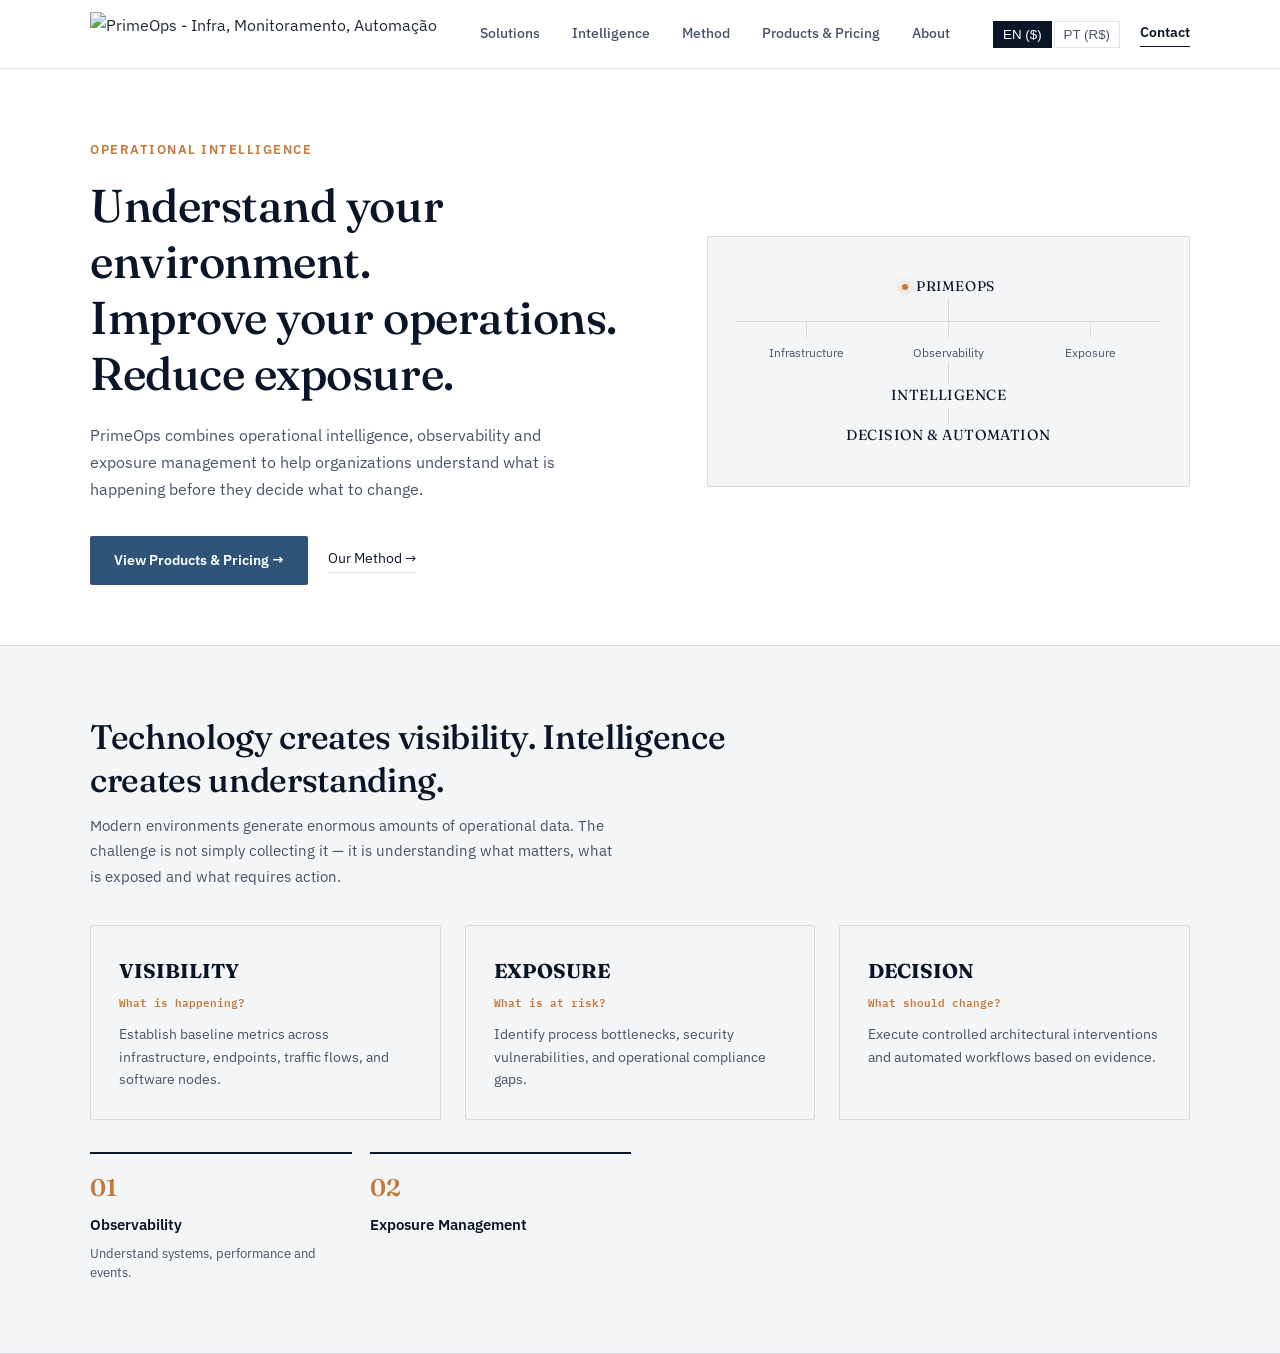
==== index.html @ 72b8055b "1.16" ====
<!DOCTYPE html>
<html lang="en" id="html-root">
<head>
<meta charset="UTF-8">
<meta name="viewport" content="width=device-width, initial-scale=1.0">

<!-- SEO & Primary Meta Tags -->
<title>PrimeOps — Operational Intelligence &amp; Exposure Management</title>
<meta name="title" content="PrimeOps — Operational Intelligence & Exposure Management">
<meta name="description" content="Understand your operational environment, automate workflows with AI Virtual Agents, and protect infrastructure with Managed IT Support.">
<meta name="keywords" content="Operational Intelligence, Managed IT, AI Virtual Agents, Cloud Drive, Observability, Exposure Management, PrimeOps">
<meta name="robots" content="index, follow">

<link rel="preconnect" href="https://fonts.googleapis.com">
<link href="https://fonts.googleapis.com/css2?family=Fraunces:opsz,wght@9..144,400;9..144,500;9..144,600&family=IBM+Plex+Sans:wght@400;500;600;700&family=IBM+Plex+Mono:wght@500;600&display=swap" rel="stylesheet">

<style>
  :root{
    --navy:#0A1628;
    --navy-2:#10203A;
    --navy-dark:#060C17;
    --white:#FFFFFF;
    --paper:#F4F5F7;
    --graphite:#232A33;
    --slate:#475467;
    --blue-accent:#2E5578;
    --blue-accent-hover:#3A6790;
    --copper:#C47A3A;
    --green-ok:#10B981;
    --line-l:rgba(35,42,51,0.13);
    --line-d:rgba(255,255,255,0.12);
    --serif:'Fraunces', serif;
    --sans:'IBM Plex Sans', sans-serif;
    --mono:'IBM Plex Mono', monospace;
    --maxw:1180px;
  }
  *{margin:0;padding:0;box-sizing:border-box;}
  html{scroll-behavior:smooth; scroll-padding-top: 80px;}
  body{
    font-family:var(--sans);
    color:var(--graphite);
    background:var(--white);
    font-size:16px;
    line-height:1.65;
    -webkit-font-smoothing:antialiased;
  }
  a{color:inherit;text-decoration:none;}
  .wrap{max-width:var(--maxw);margin:0 auto;padding:0 40px;}
  @media (max-width:640px){ .wrap{padding:0 24px;} }

  /* HEADER & NAVIGATION */
  header{
    position:sticky;top:0;z-index:80;
    background:rgba(255,255,255,0.96);
    backdrop-filter:blur(8px);
    border-bottom:1px solid var(--line-l);
  }
  nav{
    max-width:var(--maxw);margin:0 auto;padding:12px 40px;
    display:flex;align-items:center;justify-content:space-between;
  }
  
  .brand-logo-wrap {
    display: flex;
    align-items: center;
  }
  .brand-logo-img {
    height: 44px;
    width: auto;
    display: block;
    object-fit: contain;
  }

  .navlinks{display:flex;gap:32px;}
  .navlinks a{font-size:14px;color:var(--slate);transition:color .15s;font-weight:500;}
  .navlinks a:hover{color:var(--navy);}
  .nav-right{display:flex;align-items:center;gap:20px;}
  .lang-toggle{display:flex;gap:2px;font-family:var(--mono);font-size:11.5px;}
  .lang-toggle button{
    background:none;border:1px solid var(--line-l);
    padding:5px 9px;color:var(--slate);cursor:pointer;
  }
  .lang-toggle button.active{
    background:var(--navy);color:#fff;border-color:var(--navy);
  }
  .btn-contact{
    font-size:13.5px;color:var(--navy);
    border-bottom:1px solid var(--navy);
    padding-bottom:2px;cursor:pointer;font-weight:600;
  }
  @media (max-width:920px){ .navlinks{display:none;} }

  /* HERO */
  .hero{padding:70px 0 60px;}
  .hero-grid{
    display:grid;grid-template-columns:1.08fr 0.92fr;gap:50px;align-items:center;
  }
  @media (max-width:940px){ .hero-grid{grid-template-columns:1fr;gap:40px;} }

  .eyebrow{
    font-size:12.5px;letter-spacing:0.12em;color:var(--copper);
    margin-bottom:18px;font-weight:600;
  }
  h1{
    font-family:var(--serif);font-weight:500;
    font-size:clamp(32px,4vw,46px);
    line-height:1.22;color:var(--navy);
    letter-spacing:-0.01em;margin-bottom:20px;
  }
  .hero-sub{
    color:var(--slate);font-size:16px;max-width:48ch;
    line-height:1.7;margin-bottom:32px;
  }
  .hero-ctas{display:flex;gap:20px;align-items:center;flex-wrap:wrap;}
  .btn-primary{
    background:var(--blue-accent);color:#fff;
    padding:13px 24px;font-size:14px;font-weight:600;
    border-radius:2px;
    transition:background-color .15s ease;
    display:inline-block;cursor:pointer;border:none;
  }
  .btn-primary:hover{background:var(--blue-accent-hover);}
  .btn-ghost{font-size:14px;color:var(--navy);border-bottom:1px solid var(--line-l);padding-bottom:2px;}

  /* DIAGRAM PANEL PASTEL CLEAN */
  .diagram-panel{
    border:1px solid var(--line-l);border-radius:2px;
    padding:38px 28px;background:var(--paper);
  }
  .diagram{display:flex;flex-direction:column;align-items:center;}
  .d-top{
    display:flex;align-items:center;gap:8px;
    font-family:var(--serif);font-size:14px;letter-spacing:0.04em;color:var(--navy);
  }
  .d-dot{
    width:6px;height:6px;border-radius:50%;background:var(--copper);
    box-shadow: 0 0 8px rgba(196,122,58,0.8);
    animation: pulse 2s infinite;
  }
  @keyframes pulse { 0%,100% { opacity:0.3; } 50% { opacity:1; } }
  .d-trunk{width:1px;height:22px;background:var(--line-l);}
  .d-trunk.short{height:16px;}
  .d-branches{
    display:flex;width:100%;justify-content:space-between;
    border-top:1px solid var(--line-l);padding-top:0;
  }
  .d-branch{flex:1;display:flex;flex-direction:column;align-items:center;}
  .d-drop{width:1px;height:16px;background:var(--line-l);}
  .d-leaf{font-size:11.5px;color:var(--slate);margin-top:6px;text-align:center;}
  .d-node{
    font-family:var(--serif);font-size:14.5px;letter-spacing:0.03em;
    color:var(--navy);text-align:center;
  }

  /* METRICS STRIP */
  .metrics-strip{
    display:grid;grid-template-columns:repeat(4,1fr);
    background:var(--paper);border-top:1px solid var(--line-l);border-bottom:1px solid var(--line-l);padding:24px 0;
  }
  @media (max-width:760px){ .metrics-strip{grid-template-columns:repeat(2,1fr);gap:16px;} }
  .metric-item{text-align:center;padding:0 10px;}
  .metric-val{font-family:var(--serif);font-size:26px;color:var(--navy);font-weight:600;}
  .metric-lbl{font-size:11.5px;color:var(--slate);margin-top:2px;font-family:var(--mono);}

  section.block{padding:70px 0;}
  .head{max-width:660px;margin-bottom:36px;}
  h2{
    font-family:var(--serif);font-weight:500;
    font-size:clamp(26px,3vw,34px);line-height:1.28;
    color:var(--navy);letter-spacing:-0.01em;
  }
  .head p{color:var(--slate);font-size:15px;margin-top:10px;max-width:58ch;line-height:1.7;}

  /* SEÇÃO VISIBILIDADE / EXPOSIÇÃO / DECISÃO */
  .vis-grid {
    display: grid;
    grid-template-columns: repeat(3, 1fr);
    gap: 24px;
    margin-top: 24px;
  }
  @media(max-width:768px){ .vis-grid { grid-template-columns: 1fr; } }
  .vis-card {
    border: 1px solid var(--line-l);
    border-radius: 2px;
    padding: 28px;
    background: var(--paper);
  }
  .vis-card h3 { font-family: var(--serif); font-size: 20px; color: var(--navy); margin-bottom: 6px; }
  .vis-card .sub { font-family: var(--mono); font-size: 11px; color: var(--copper); margin-bottom: 12px; font-weight: 600; }
  .vis-card p { font-size: 14px; color: var(--slate); line-height: 1.6; }

  /* WORKFLOWS 01-04 */
  .workflow-grid {
    display: grid;
    grid-template-columns: repeat(4, 1fr);
    gap: 18px;
    margin-top: 32px;
  }
  @media(max-width:900px){ .workflow-grid { grid-template-columns: repeat(2, 1fr); } }
  @media(max-width:540px){ .workflow-grid { grid-template-columns: 1fr; } }
  .wf-item {
    border-top: 2px solid var(--navy);
    padding-top: 14px;
  }
  .wf-num { font-family: var(--serif); font-size: 24px; color: var(--copper); font-weight: 600; margin-bottom: 6px; }
  .wf-item h4 { font-family: var(--sans); font-size: 15px; color: var(--navy); margin-bottom: 6px; font-weight: 600; }
  .wf-item p { font-size: 13px; color: var(--slate); line-height: 1.5; }

  /* SEÇÃO CHAT / AGENTES AUTÔNOMOS EM AÇÃO */
  .agent-demo-section {
    background: var(--navy-dark);
    color: #EDEEF0;
    padding: 80px 0;
  }
  .agent-demo-section h2 { color: #F5F6F7; }
  .agent-demo-section p { color: #A9B2C0; }

  .chat-box-container {
    max-width: 680px;
    margin: 36px auto 0;
    background: #091220;
    border: 1px solid rgba(255,255,255,0.1);
    border-radius: 6px;
    padding: 24px;
    font-family: var(--sans);
    box-shadow: 0 20px 40px rgba(0,0,0,0.4);
  }
  .chat-header {
    display: flex; justify-content: space-between; align-items: center;
    border-bottom: 1px solid rgba(255,255,255,0.08); padding-bottom: 12px; margin-bottom: 20px;
    font-family: var(--mono); font-size: 12px; color: #A9B2C0;
  }
  .chat-status { display: flex; align-items: center; gap: 6px; color: var(--green-ok); }
  .chat-dot { width: 6px; height: 6px; border-radius: 50%; background: var(--green-ok); box-shadow: 0 0 6px var(--green-ok); }

  .chat-messages { display: flex; flex-direction: column; gap: 16px; }
  .msg-bubble {
    max-width: 82%; padding: 12px 16px; border-radius: 4px; font-size: 13.5px; line-height: 1.5;
  }
  .msg-user {
    align-self: flex-end; background: var(--blue-accent); color: #fff; border-bottom-right-radius: 0;
  }
  .msg-agent {
    align-self: flex-start; background: rgba(255,255,255,0.05); border: 1px solid rgba(255,255,255,0.08); color: #E2E8F0; border-bottom-left-radius: 0;
  }
  .msg-time { font-family: var(--mono); font-size: 10px; opacity: 0.6; margin-top: 4px; text-align: right; }

  /* SETORES / TARGET INDUSTRIES */
  .industries-grid {
    display: grid;
    grid-template-columns: repeat(4, 1fr);
    gap: 20px;
    margin-top: 32px;
  }
  @media(max-width:900px){ .industries-grid { grid-template-columns: repeat(2, 1fr); } }
  @media(max-width:540px){ .industries-grid { grid-template-columns: 1fr; } }
  .ind-card {
    border: 1px solid var(--line-l);
    border-radius: 2px;
    padding: 24px 18px;
    background: var(--white);
  }
  .ind-icon { font-size: 28px; margin-bottom: 12px; }
  .ind-card h3 { font-family: var(--sans); font-size: 16px; color: var(--navy); margin-bottom: 8px; font-weight: 600; }
  .ind-card p { font-size: 13px; color: var(--slate); line-height: 1.55; }

  /* SOLUTIONS DETALHADAS */
  .solutions-grid {
    display: grid;
    grid-template-columns: repeat(2, 1fr);
    gap: 24px;
    margin-top: 24px;
  }
  @media(max-width:768px){ .solutions-grid { grid-template-columns: 1fr; } }
  .sol-card {
    border: 1px solid var(--line-l);
    border-radius: 2px;
    padding: 28px;
    background: var(--white);
    transition: transform 0.2s ease, border-color 0.2s ease;
  }
  .sol-card:hover { border-color: var(--navy); transform: translateY(-2px); }
  .sol-card h3 { font-family: var(--serif); font-size: 20px; color: var(--navy); margin-bottom: 8px; }
  .sol-card p { font-size: 14px; color: var(--slate); line-height: 1.6; }

  /* WHAT WE DO & DASHBOARD NOC */
  .whatwedo{background:var(--navy-dark);color:#EDEEF0;padding:70px 0;}
  .whatwedo .head h2{color:#F5F6F7;}
  .whatwedo .head p{color:#A9B2C0;}

  /* PAINEL NOC MULTI-GRÁFICO */
  .noc-suite {
    background: #091220;
    border: 1px solid rgba(255,255,255,0.1);
    border-radius: 4px;
    padding: 22px;
    font-family: var(--mono);
    box-shadow: 0 20px 40px rgba(0,0,0,0.4);
  }
  .noc-top-bar {
    display: flex;
    justify-content: space-between;
    align-items: center;
    border-bottom: 1px solid rgba(255,255,255,0.08);
    padding-bottom: 12px;
    margin-bottom: 18px;
    flex-wrap: wrap;
    gap: 12px;
  }
  .noc-title-tag { font-size: 11px; color: #8A96A8; letter-spacing: 0.08em; display:flex; align-items:center; gap:10px; }
  .noc-timer { font-size: 11px; color: var(--copper); background: rgba(196,122,58,0.1); padding: 3px 8px; border-radius: 2px; }

  .noc-metrics-grid {
    display: grid;
    grid-template-columns: repeat(4, 1fr);
    gap: 12px;
    margin-bottom: 18px;
  }
  @media(max-width:860px){ .noc-metrics-grid { grid-template-columns: repeat(2, 1fr); } }
  
  .noc-metric-card {
    background: rgba(255,255,255,0.03);
    border: 1px solid rgba(255,255,255,0.06);
    padding: 12px;
    border-radius: 3px;
    display: flex;
    align-items: center;
    gap: 12px;
  }
  .gauge-svg { width: 36px; height: 36px; }
  .gauge-bg { fill: none; stroke: rgba(255,255,255,0.1); stroke-width: 4; }
  .gauge-fill { fill: none; stroke: var(--copper); stroke-width: 4; stroke-dasharray: 100; stroke-dashoffset: 20; transition: stroke-dashoffset 0.8s ease; }
  .gauge-fill.blue { stroke: var(--blue-accent); stroke-dashoffset: 35; }
  
  .metric-card-data { display: flex; flex-direction: column; }
  .metric-card-num { font-size: 17px; font-weight: 600; color: #fff; font-family: var(--sans); }
  .metric-card-lbl { font-size: 9.5px; color: #788596; margin-top: 1px; }

  .noc-charts-row {
    display: grid;
    grid-template-columns: 1.6fr 1fr;
    gap: 14px;
    margin-bottom: 18px;
  }
  @media(max-width:860px){ .noc-charts-row { grid-template-columns: 1fr; } }

  .noc-main-chart {
    background: rgba(0,0,0,0.3);
    border: 1px solid rgba(255,255,255,0.06);
    padding: 12px 12px 6px 42px;
    border-radius: 3px;
    position: relative;
  }
  .chart-grid-pattern {
    position: absolute; top:26px; left:42px; right:12px; bottom:22px;
    background-size: 30px 18px;
    background-image: 
      linear-gradient(to right, rgba(255, 255, 255, 0.03) 1px, transparent 1px),
      linear-gradient(to bottom, rgba(255, 255, 255, 0.03) 1px, transparent 1px);
    pointer-events: none;
  }

  .axis-y {
    position: absolute; left: 6px; top: 26px; bottom: 22px;
    display: flex; flex-direction: column; justify-content: space-between;
    font-size: 8px; color: #526071; font-family: var(--mono);
  }
  .axis-x {
    display: flex; justify-content: space-between;
    padding-top: 4px; font-size: 8px; color: #526071; font-family: var(--mono);
  }

  .noc-chart-legend {
    display: flex; gap: 14px; margin-bottom: 6px; font-size: 9.5px; color: #8A96A8;
  }
  .legend-item { display: flex; align-items: center; gap: 5px; }
  .legend-line-main { width: 10px; height: 2px; background: var(--copper); }
  .legend-line-sub { width: 10px; height: 2px; background: var(--blue-accent); border-top: 1px dashed var(--blue-accent); }

  .noc-svg-chart { width: 100%; height: 65px; overflow: visible; }
  .line-main { fill: none; stroke: var(--copper); stroke-width: 2; filter: drop-shadow(0 0 4px rgba(196,122,58,0.3)); transition: d 0.6s ease-in-out; }
  .line-sub { fill: none; stroke: var(--blue-accent); stroke-width: 1.5; stroke-dasharray: 3 3; opacity: 0.8; transition: d 0.6s ease-in-out; }

  .noc-side-charts {
    display: flex;
    flex-direction: column;
    gap: 10px;
  }
  .discrete-card {
    background: rgba(0,0,0,0.3);
    border: 1px solid rgba(255,255,255,0.06);
    padding: 10px 12px;
    border-radius: 3px;
    font-size: 10.5px;
  }
  .discrete-title { font-size: 9.5px; color: #788596; letter-spacing: 0.05em; margin-bottom: 6px; }
  
  .proto-bar-container { display: flex; flex-direction: column; gap: 5px; }
  .proto-row { display: flex; justify-content: space-between; font-size: 9.5px; color: #A9B2C0; }
  .proto-track { height: 4px; background: rgba(255,255,255,0.08); border-radius: 2px; overflow: hidden; display: flex; }
  .proto-fill-1 { width: 78%; background: var(--blue-accent); }
  .proto-fill-2 { width: 14%; background: var(--copper); }
  .proto-fill-3 { width: 8%; background: var(--slate); }

  .services-grid { display: grid; grid-template-columns: repeat(4, 1fr); gap: 5px; margin-top: 3px; }
  .service-node {
    background: rgba(255,255,255,0.02);
    border: 1px solid rgba(255,255,255,0.06);
    padding: 5px;
    text-align: center;
    border-radius: 2px;
    font-size: 9px;
    color: #8A96A8;
  }
  .service-node.active { border-color: rgba(16, 185, 129, 0.4); color: #D1D5DB; }

  .noc-nodes-row {
    display: flex;
    justify-content: space-between;
    background: #040912;
    border: 1px solid rgba(255,255,255,0.05);
    padding: 8px 14px;
    border-radius: 2px;
    font-size: 10px;
    color: #94A3B8;
    flex-wrap: wrap;
    gap: 10px;
  }
  .node-item { display: flex; align-items: center; gap: 5px; }
  .node-dot { width: 6px; height: 6px; border-radius: 50%; background: var(--green-ok); }

  /* SEÇÃO METHOD */
  .method-steps {
    display: grid;
    grid-template-columns: repeat(4, 1fr);
    gap: 18px;
    margin-top: 24px;
  }
  @media(max-width:900px){ .method-steps { grid-template-columns: repeat(2, 1fr); } }
  @media(max-width:540px){ .method-steps { grid-template-columns: 1fr; } }
  
  .method-step-card {
    background: var(--paper);
    border: 1px solid var(--line-l);
    border-radius: 2px;
    padding: 24px 18px;
    position: relative;
  }
  .method-step-num {
    font-family: var(--mono);
    font-size: 11px;
    color: var(--copper);
    font-weight: 600;
    margin-bottom: 10px;
  }
  .method-step-card h3 {
    font-family: var(--serif);
    font-size: 17px;
    color: var(--navy);
    margin-bottom: 8px;
  }
  .method-step-card p {
    font-size: 13px;
    color: var(--slate);
    line-height: 1.55;
  }

  .method-quote {
    font-family: var(--serif);
    font-style: italic;
    font-size: 18px;
    color: var(--navy);
    text-align: center;
    margin-top: 36px;
    padding: 20px;
    background: var(--paper);
    border: 1px solid var(--line-l);
  }

  /* PRICING GRID */
  .pricing-grid{
    display:grid;grid-template-columns:repeat(4,1fr);gap:18px;
    margin-top:18px;
  }
  @media (max-width:1024px){ .pricing-grid{grid-template-columns:repeat(2,1fr);} }
  @media (max-width:640px){ .pricing-grid{grid-template-columns:1fr;} }
  
  .price-card{
    border:1px solid var(--line-l);border-radius:2px;
    padding:24px 18px;background:var(--white);
    display:flex;flex-direction:column;justify-content:space-between;
    transition: border-color 0.2s ease, box-shadow 0.2s ease;
  }
  .price-card:hover {
    border-color: var(--navy);
    box-shadow: 0 8px 24px rgba(10,22,40,0.06);
  }
  .price-tag{font-family:var(--mono);font-size:9.5px;color:var(--copper);letter-spacing:0.1em;margin-bottom:8px;font-weight:600;}
  .price-card h3{font-family:var(--serif);font-size:17px;color:var(--navy);margin-bottom:6px;}
  .price-card .desc{font-size:12.5px;color:var(--slate);margin-bottom:14px;line-height:1.5;}
  .price-amount{font-family:var(--serif);font-size:24px;color:var(--navy);font-weight:600;margin-bottom:4px;}
  .price-amount span{font-family:var(--sans);font-size:12px;color:var(--slate);font-weight:400;}
  .price-setup{font-size:10.5px;color:var(--copper);font-family:var(--mono);margin-bottom:12px;}
  
  .price-features{list-style:none;margin-bottom:20px;font-size:12px;color:var(--graphite);}
  .price-features li{margin-bottom:6px;padding-left:14px;position:relative;}
  .price-features li::before{content:"✓";position:absolute;left:0;color:var(--blue-accent);font-weight:bold;}

  .btn-card{
    width:100%;text-align:center;padding:9px 0;font-size:12px;font-weight:600;
    border:1px solid var(--navy);color:var(--navy);border-radius:2px;display:block;cursor:pointer;
    background: transparent; transition: all 0.2s ease;
  }
  .btn-card:hover{ background:var(--navy); color:#fff; }

  /* BANNER COOKIES LGPD */
  .cookie-banner {
    position: fixed;
    bottom: 20px;
    left: 20px;
    right: 20px;
    max-width: 520px;
    background: var(--navy-dark);
    border: 1px solid rgba(255,255,255,0.15);
    border-radius: 4px;
    padding: 16px 20px;
    color: #fff;
    font-size: 12px;
    box-shadow: 0 10px 30px rgba(0,0,0,0.4);
    z-index: 99;
    display: flex;
    align-items: center;
    justify-content: space-between;
    gap: 16px;
  }
  .cookie-btn {
    background: var(--blue-accent);
    color: #fff;
    border: none;
    padding: 8px 14px;
    border-radius: 2px;
    cursor: pointer;
    font-size: 11.5px;
    font-weight: 600;
  }

  /* MODAL POPUP */
  .modal-overlay{
    position:fixed;top:0;left:0;width:100%;height:100%;
    background:rgba(10,22,40,0.8);backdrop-filter:blur(4px);
    display:none;align-items:center;justify-content:center;z-index:100;
  }
  .modal-overlay.active{display:flex;}
  .modal-box{
    background:var(--white);padding:30px;max-width:500px;width:90%;
    border-radius:2px;border:1px solid var(--line-l);position:relative;
    max-height:90vh;overflow-y:auto;
  }
  .modal-close{
    position:absolute;top:14px;right:18px;font-size:18px;cursor:pointer;color:var(--slate);
  }
  .modal-box h3{font-family:var(--serif);color:var(--navy);font-size:19px;margin-bottom:4px;}
  .modal-box p{font-size:12.5px;color:var(--slate);margin-bottom:16px;}
  
  .form-group{margin-bottom:12px;}
  .form-group label{display:block;font-size:10.5px;font-family:var(--mono);color:var(--slate);margin-bottom:4px;}
  .form-group input[type="text"], .form-group input[type="email"], .form-group textarea{
    width:100%;padding:8px 10px;border:1px solid var(--line-l);font-family:var(--sans);font-size:13px;
  }

  .lgpd-consent{
    display:flex;align-items:flex-start;gap:8px;font-size:11px;color:var(--slate);
    margin-top:10px;margin-bottom:12px;line-height:1.4;
  }

  .btn-submit{
    width:100%;padding:10px;background:var(--navy);color:#fff;font-weight:600;font-size:13px;border:none;cursor:pointer;
  }

  /* FOOTER SIMPLIFICADO SEM DUPLICAÇÃO DE MENU */
  footer{padding:36px 0 24px;border-top:1px solid var(--line-l);}
  .footer-top{display:flex;justify-content:space-between;align-items:center;flex-wrap:wrap;gap:18px;margin-bottom:20px;}
  .footer-brand .fb1{font-family:var(--serif);font-size:16px;color:var(--navy);}
  .footer-brand .fb2{font-size:11.5px;color:var(--slate);margin-top:2px;}
  .footer-legal-links{display:flex;gap:18px;font-size:12px;color:var(--slate);}
  .footer-bottom{border-top:1px solid var(--line-l);padding-top:14px;display:flex;justify-content:space-between;font-size:11px;color:var(--slate);}
</style>
</head>
<body>

<header>
  <nav aria-label="Main Navigation">
    <div class="brand-logo-wrap">
      <a href="#">
        <img src="primeops-logo-matriz-final.jpg" alt="PrimeOps - Infra, Monitoramento, Automação" class="brand-logo-img">
      </a>
    </div>

    <div class="navlinks">
      <a href="#solutions" data-i18n="nav_solutions">Solutions</a>
      <a href="#whatwedo" data-i18n="nav_intel">Intelligence</a>
      <a href="#method" data-i18n="nav_method">Method</a>
      <a href="#pricing" data-i18n="nav_pricing">Products &amp; Pricing</a>
      <a href="#about" data-i18n="nav_about">About</a>
    </div>
    <div class="nav-right">
      <div class="lang-toggle">
        <button id="btn-en" class="active" onclick="setLang('en')">EN ($)</button>
        <button id="btn-pt" onclick="setLang('pt')">PT (R$)</button>
      </div>
      <a class="btn-contact" onclick="openModal('General Contact')" data-i18n="nav_contact">Contact</a>
    </div>
  </nav>
</header>

<section class="hero">
  <div class="wrap hero-grid">
    <div>
      <div class="eyebrow" data-i18n="hero_eyebrow">OPERATIONAL INTELLIGENCE</div>
      <h1 data-i18n="hero_title">Understand your environment.<br>Improve your operations.<br>Reduce exposure.</h1>
      <p class="hero-sub" data-i18n="hero_sub">PrimeOps combines operational intelligence, observability and exposure management to help organizations understand what is happening before they decide what to change.</p>
      <div class="hero-ctas">
        <a class="btn-primary" href="#pricing" data-i18n="hero_cta1">View Products &amp; Pricing →</a>
        <a class="btn-ghost" href="#method" data-i18n="hero_cta2">Our Method →</a>
      </div>
    </div>
    
    <div class="diagram-panel">
      <div class="diagram">
        <div class="d-top"><span class="d-dot"></span>PRIMEOPS</div>
        <div class="d-trunk"></div>
        <div class="d-branches">
          <div class="d-branch"><div class="d-drop"></div><div class="d-leaf" data-i18n="diag_infra">Infrastructure</div></div>
          <div class="d-branch"><div class="d-drop"></div><div class="d-leaf" data-i18n="diag_telemetry">Observability</div></div>
          <div class="d-branch"><div class="d-drop"></div><div class="d-leaf" data-i18n="diag_exposure">Exposure</div></div>
        </div>
        <div class="d-trunk"></div>
        <div class="d-node" data-i18n="diag_intelligence">INTELLIGENCE</div>
        <div class="d-trunk short"></div>
        <div class="d-node" data-i18n="diag_decision">DECISION &amp; AUTOMATION</div>
      </div>
    </div>
  </div>
</section>

<!-- FAIXA VISIBILIDADE / EXPOSIÇÃO / DECISÃO -->
<section class="block" style="background:var(--paper);border-top:1px solid var(--line-l);border-bottom:1px solid var(--line-l);">
  <div class="wrap">
    <div class="head">
      <h2 data-i18n="v1_h">Technology creates visibility. Intelligence creates understanding.</h2>
      <p data-i18n="v1_p">Modern environments generate enormous amounts of operational data. The challenge is not simply collecting it — it is understanding what matters, what is exposed and what requires action.</p>
    </div>

    <div class="vis-grid">
      <div class="vis-card">
        <h3>VISIBILITY</h3>
        <div class="sub" data-i18n="v_sub1">What is happening?</div>
        <p data-i18n="v_p1">Establish baseline metrics across infrastructure, endpoints, traffic flows, and software nodes.</p>
      </div>

      <div class="vis-card">
        <h3>EXPOSURE</h3>
        <div class="sub" data-i18n="v_sub2">What is at risk?</div>
        <p data-i18n="v_p2">Identify process bottlenecks, security vulnerabilities, and operational compliance gaps.</p>
      </div>

      <div class="vis-card">
        <h3>DECISION</h3>
        <div class="sub" data-i18n="v_sub3">What should change?</div>
        <p data-i18n="v_p3">Execute controlled architectural interventions and automated workflows based on evidence.</p>
      </div>
    </div>

    <div class="workflow-grid">
      <div class="wf-item">
        <div class="wf-num">01</div>
        <h4 data-i18n="wf1_h">Observability</h4>
        <p data-i18n="wf1_p">Understand systems, performance and events.</p>
      </div>
      <div class="wf-item">
        <div class="wf-num">02</div>
        <h4 data-i18n="wf2_h">Exposure Management</h4>
        <p
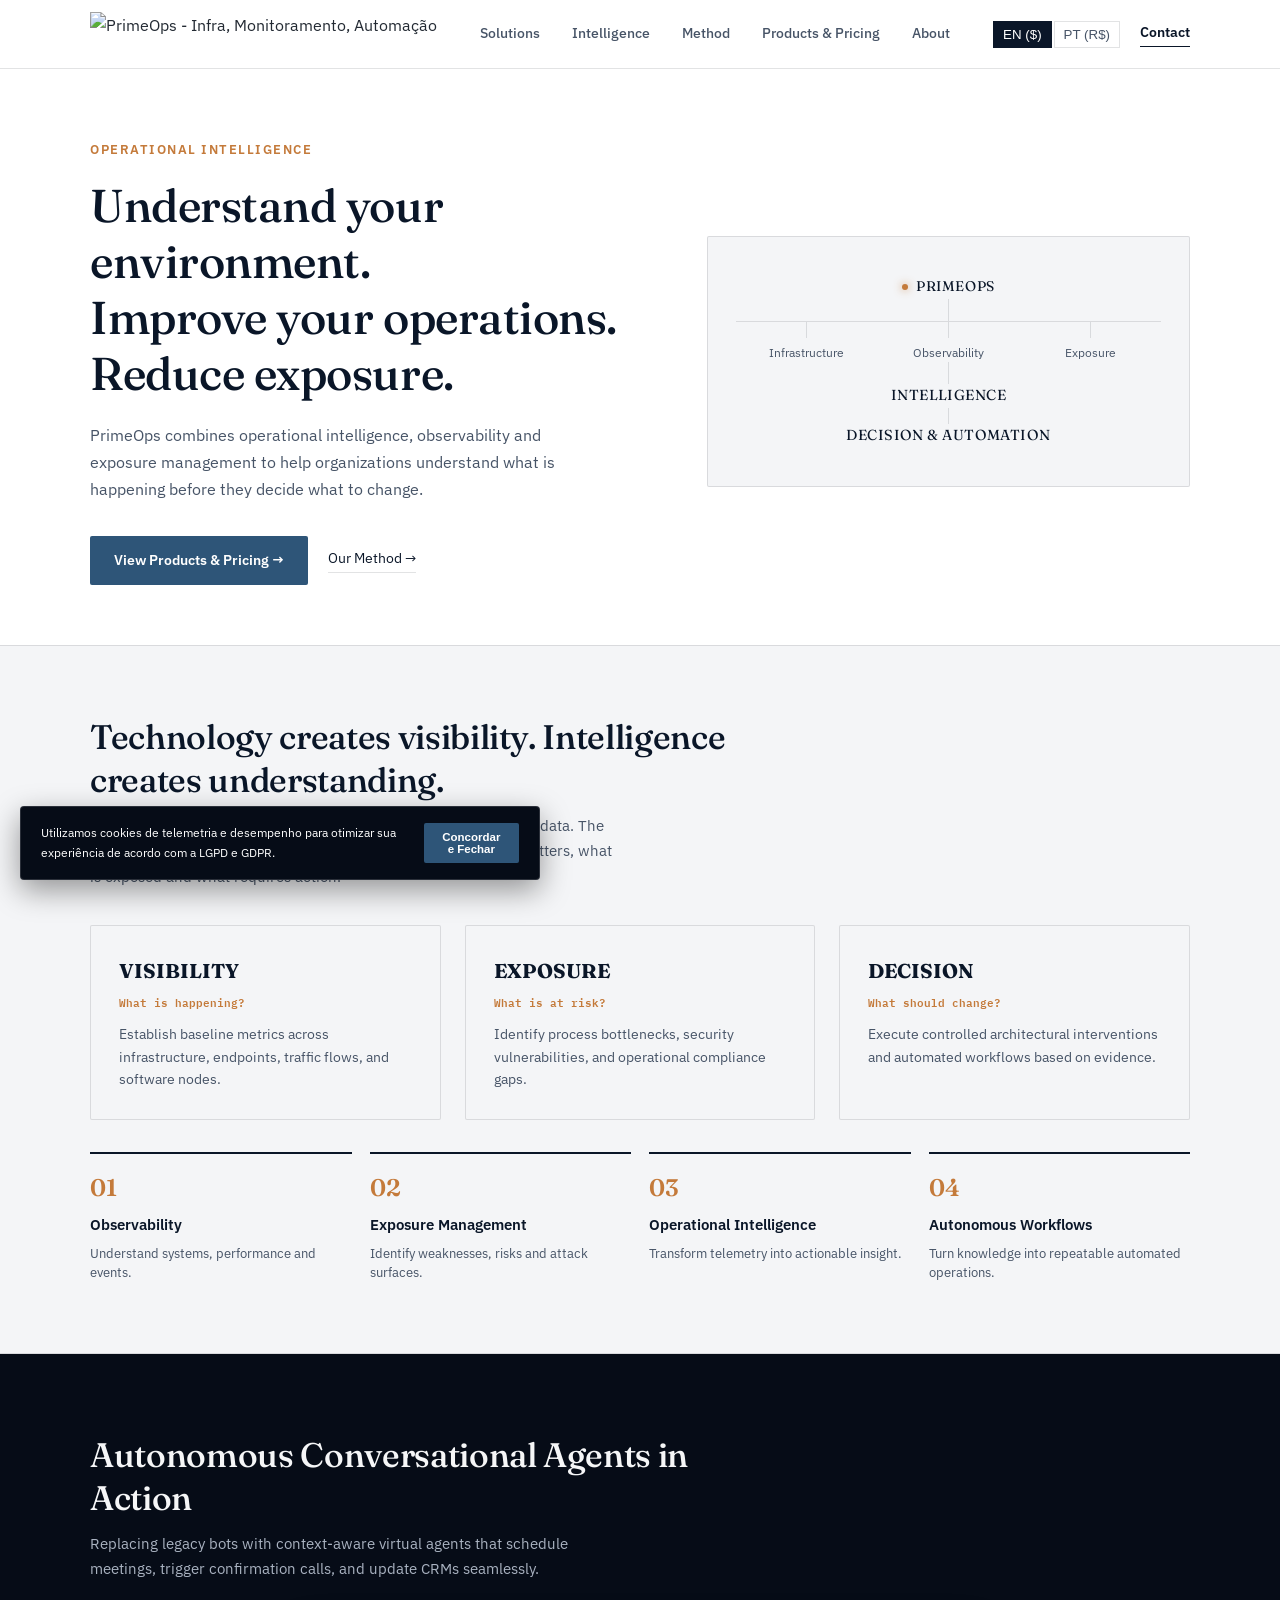
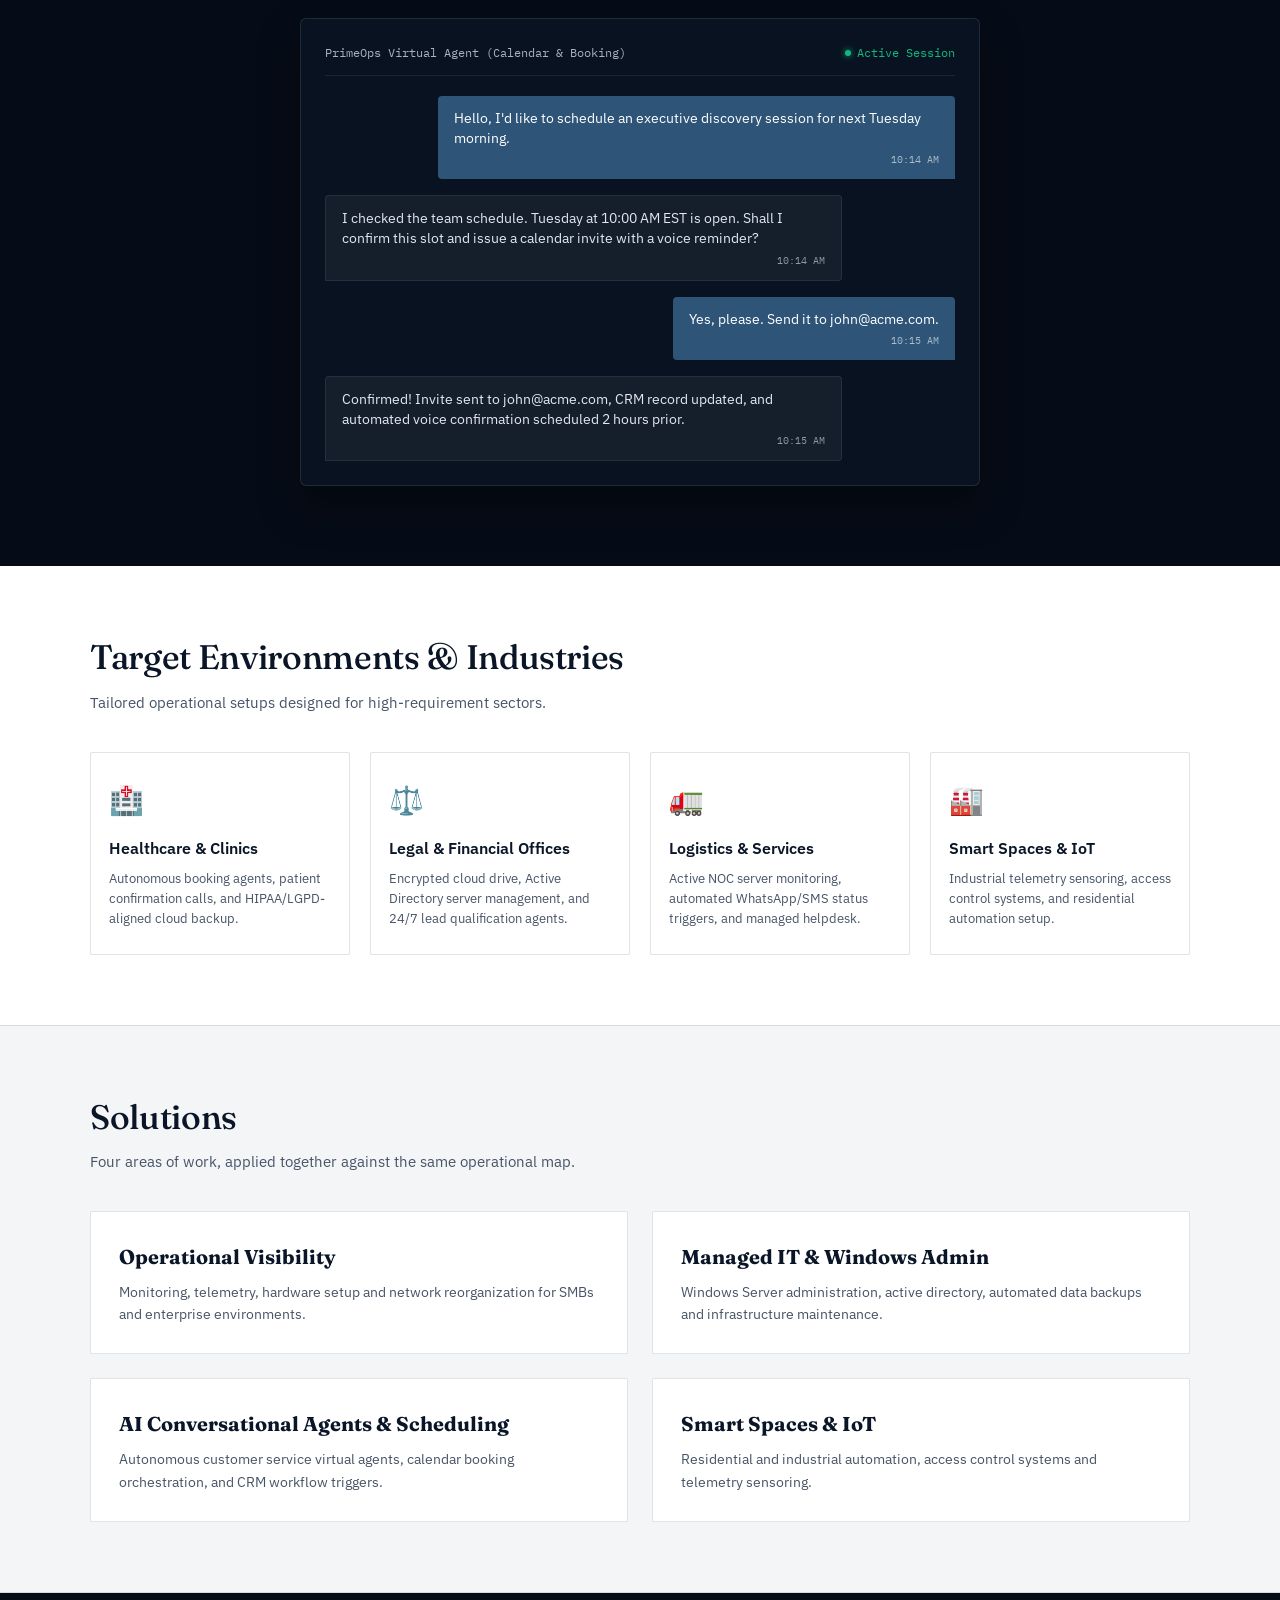
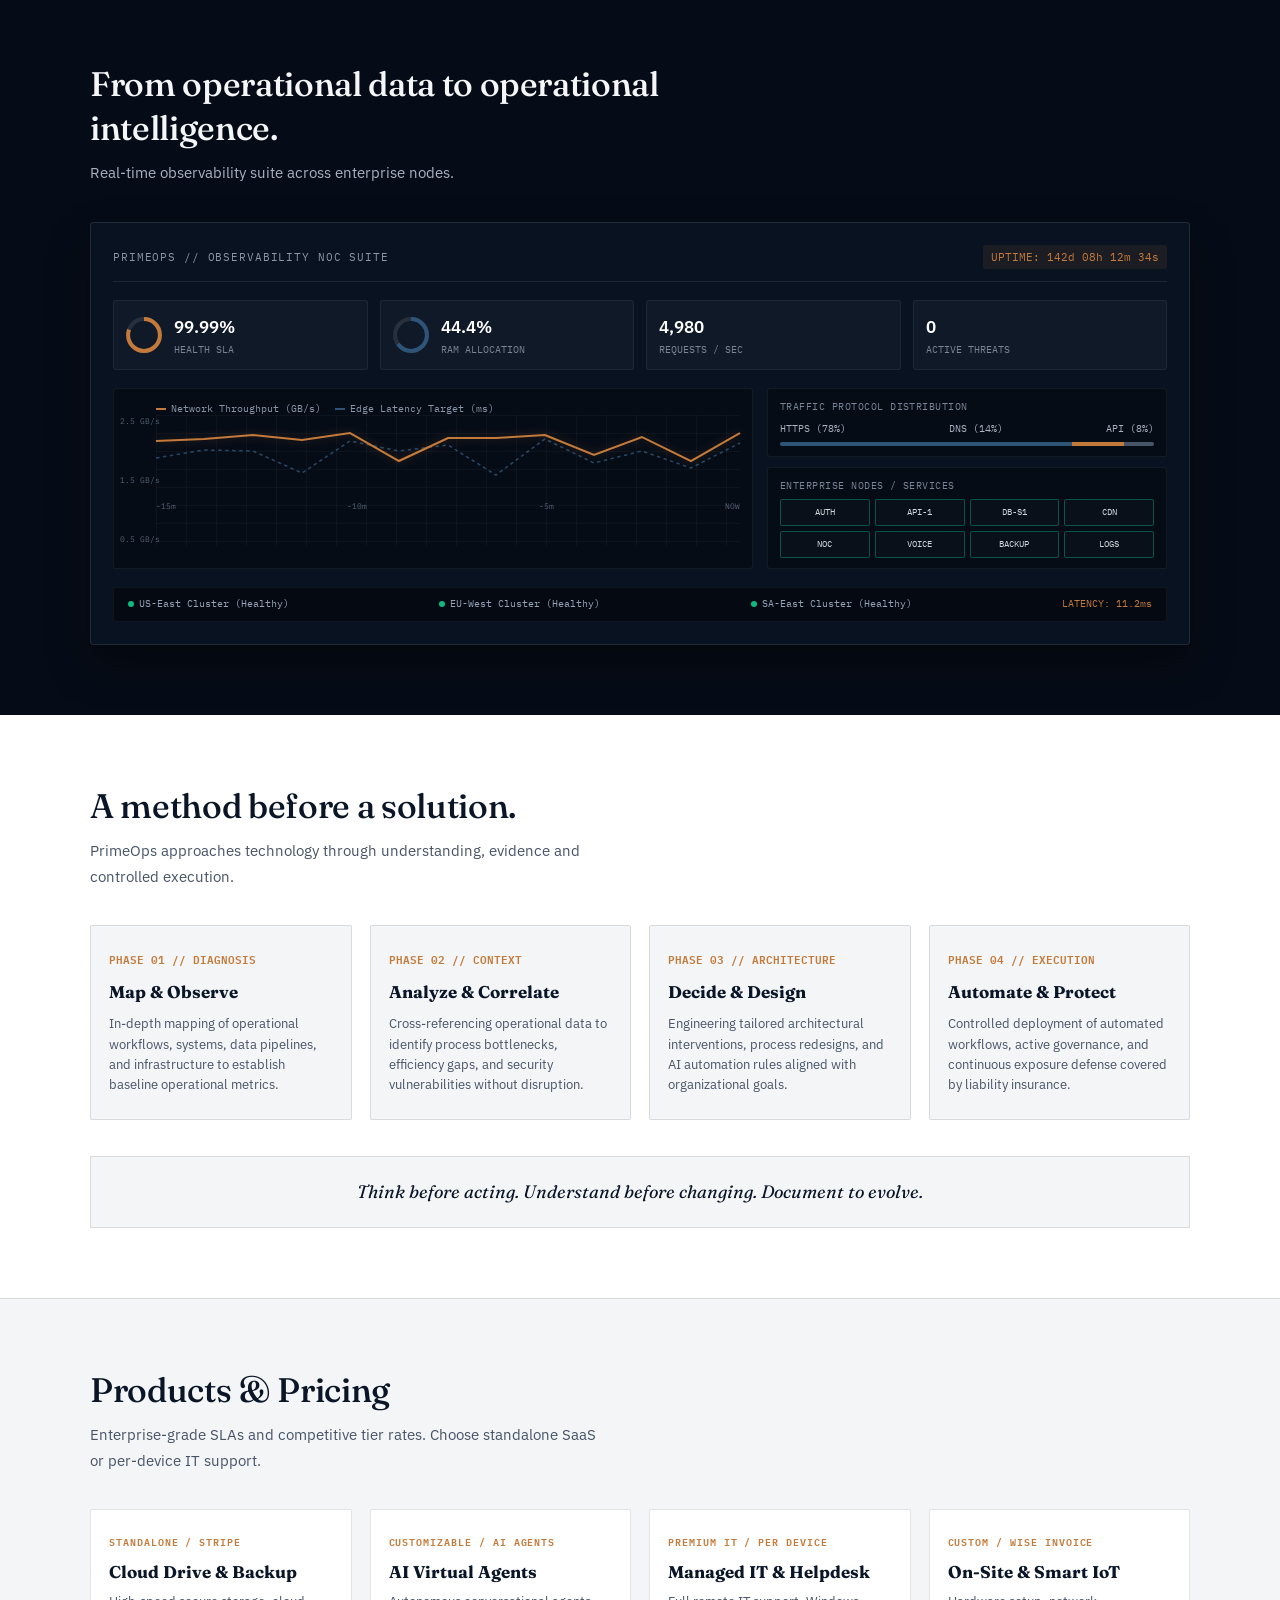
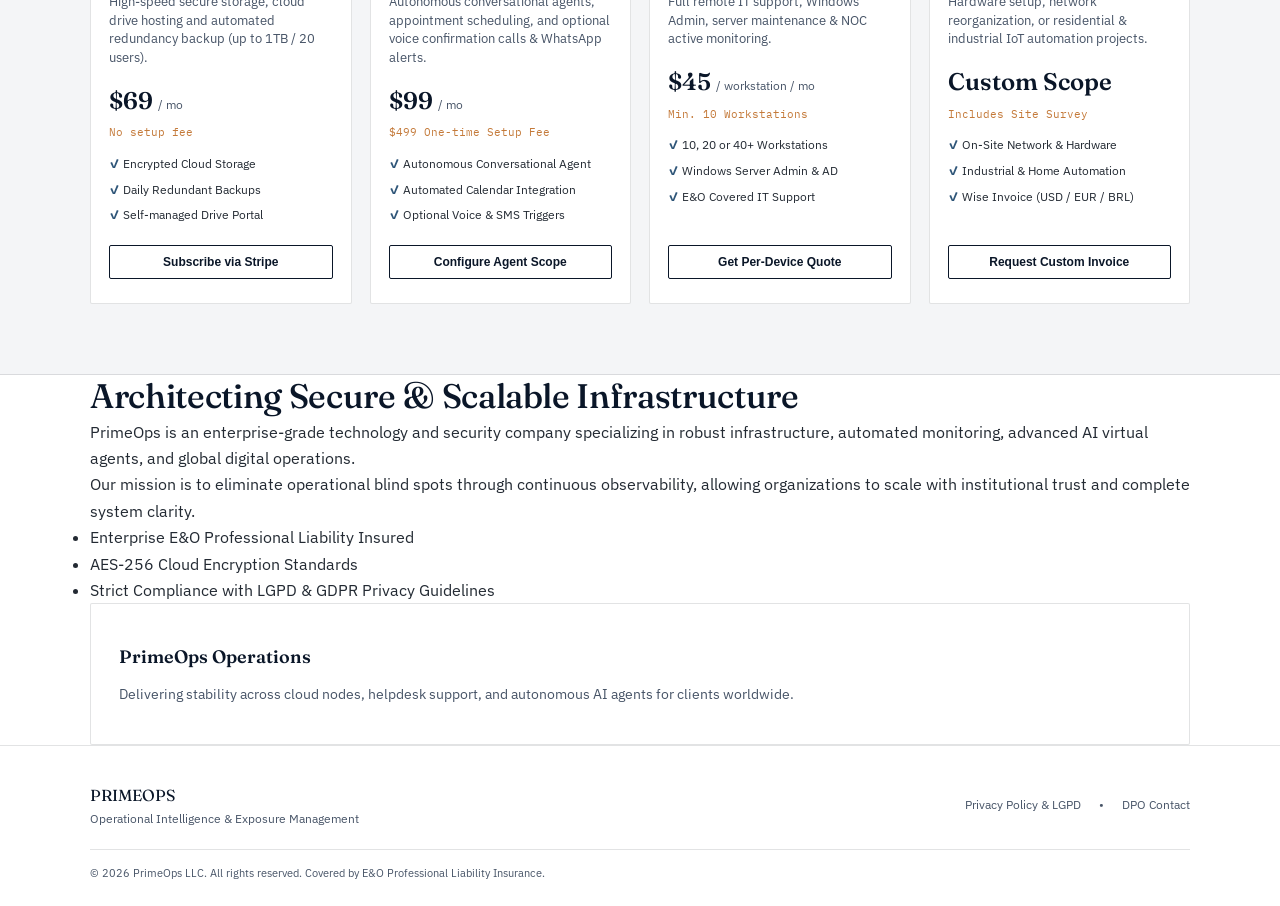
==== commit ebd947b0: "Update print statement from 'Hello' to 'Goodbye'1.17" ====
--- a/index.html
+++ b/index.html
@@ -680,4 +680,637 @@
       <div class="wf-item">
         <div class="wf-num">02</div>
         <h4 data-i18n="wf2_h">Exposure Management</h4>
-        <p
+        <p data-i18n="wf2_p">Identify weaknesses, risks and attack surfaces.</p>
+      </div>
+      <div class="wf-item">
+        <div class="wf-num">03</div>
+        <h4 data-i18n="wf3_h">Operational Intelligence</h4>
+        <p data-i18n="wf3_p">Transform telemetry into actionable insight.</p>
+      </div>
+      <div class="wf-item">
+        <div class="wf-num">04</div>
+        <h4 data-i18n="wf4_h">Autonomous Workflows</h4>
+        <p data-i18n="wf4_p">Turn knowledge into repeatable automated operations.</p>
+      </div>
+    </div>
+  </div>
+</section>
+
+<!-- SEÇÃO CHAT / AGENTES AUTÔNOMOS EM AÇÃO -->
+<section class="agent-demo-section">
+  <div class="wrap">
+    <div class="head">
+      <h2 data-i18n="ag_title">Autonomous Conversational Agents in Action</h2>
+      <p data-i18n="ag_sub">Replacing legacy bots with context-aware virtual agents that schedule meetings, trigger confirmation calls, and update CRMs seamlessly.</p>
+    </div>
+
+    <div class="chat-box-container">
+      <div class="chat-header">
+        <span>PrimeOps Virtual Agent (Calendar &amp; Booking)</span>
+        <div class="chat-status"><span class="chat-dot"></span> Active Session</div>
+      </div>
+      <div class="chat-messages">
+        <div class="msg-bubble msg-user">
+          Hello, I'd like to schedule an executive discovery session for next Tuesday morning.
+          <div class="msg-time">10:14 AM</div>
+        </div>
+        <div class="msg-bubble msg-agent">
+          I checked the team schedule. Tuesday at 10:00 AM EST is open. Shall I confirm this slot and issue a calendar invite with a voice reminder?
+          <div class="msg-time">10:14 AM</div>
+        </div>
+        <div class="msg-bubble msg-user">
+          Yes, please. Send it to john@acme.com.
+          <div class="msg-time">10:15 AM</div>
+        </div>
+        <div class="msg-bubble msg-agent">
+          Confirmed! Invite sent to john@acme.com, CRM record updated, and automated voice confirmation scheduled 2 hours prior.
+          <div class="msg-time">10:15 AM</div>
+        </div>
+      </div>
+    </div>
+  </div>
+</section>
+
+<!-- SEÇÃO SETORES E AMBIENTES (TARGET INDUSTRIES) -->
+<section class="block">
+  <div class="wrap">
+    <div class="head">
+      <h2 data-i18n="ind_title">Target Environments &amp; Industries</h2>
+      <p data-i18n="ind_sub">Tailored operational setups designed for high-requirement sectors.</p>
+    </div>
+
+    <div class="industries-grid">
+      <div class="ind-card">
+        <div class="ind-icon">🏥</div>
+        <h3 data-i18n="ind1_h">Healthcare &amp; Clinics</h3>
+        <p data-i18n="ind1_p">Autonomous booking agents, patient confirmation calls, and HIPAA/LGPD-aligned cloud backup.</p>
+      </div>
+
+      <div class="ind-card">
+        <div class="ind-icon">⚖️</div>
+        <h3 data-i18n="ind2_h">Legal &amp; Financial Offices</h3>
+        <p data-i18n="ind2_p">Encrypted cloud drive, Active Directory server management, and 24/7 lead qualification agents.</p>
+      </div>
+
+      <div class="ind-card">
+        <div class="ind-icon">🚛</div>
+        <h3 data-i18n="ind3_h">Logistics &amp; Services</h3>
+        <p data-i18n="ind3_p">Active NOC server monitoring, automated WhatsApp/SMS status triggers, and managed helpdesk.</p>
+      </div>
+
+      <div class="ind-card">
+        <div class="ind-icon">🏭</div>
+        <h3 data-i18n="ind4_h">Smart Spaces &amp; IoT</h3>
+        <p data-i18n="ind4_p">Industrial telemetry sensoring, access control systems, and residential automation setup.</p>
+      </div>
+    </div>
+  </div>
+</section>
+
+<!-- SEÇÃO SOLUTIONS DETALHADA -->
+<section class="block" id="solutions" style="background:var(--paper);border-top:1px solid var(--line-l);border-bottom:1px solid var(--line-l);">
+  <div class="wrap">
+    <div class="head">
+      <h2 data-i18n="sol_title">Solutions</h2>
+      <p data-i18n="sol_sub">Four areas of work, applied together against the same operational map.</p>
+    </div>
+
+    <div class="solutions-grid">
+      <div class="sol-card">
+        <h3 data-i18n="s1_h">Operational Visibility</h3>
+        <p data-i18n="s1_p">Monitoring, telemetry, hardware setup and network reorganization for SMBs and enterprise environments.</p>
+      </div>
+
+      <div class="sol-card">
+        <h3 data-i18n="s2_h">Managed IT &amp; Windows Admin</h3>
+        <p data-i18n="s2_p">Windows Server administration, active directory, automated data backups and infrastructure maintenance.</p>
+      </div>
+
+      <div class="sol-card">
+        <h3 data-i18n="s3_h">AI Conversational Agents &amp; Scheduling</h3>
+        <p data-i18n="s3_p">Autonomous customer service virtual agents, calendar booking orchestration, and CRM workflow triggers.</p>
+      </div>
+
+      <div class="sol-card">
+        <h3 data-i18n="s4_h">Smart Spaces &amp; IoT</h3>
+        <p data-i18n="s4_p">Residential and industrial automation, access control systems and telemetry sensoring.</p>
+      </div>
+    </div>
+  </div>
+</section>
+
+<!-- INTELIGÊNCIA / DASHBOARD NOC -->
+<section class="whatwedo" id="whatwedo">
+  <div class="wrap">
+    <div class="head">
+      <h2 data-i18n="wwd_title">From operational data to operational intelligence.</h2>
+      <p data-i18n="wwd_sub">Real-time observability suite across enterprise nodes.</p>
+    </div>
+
+    <div class="noc-suite">
+      <div class="noc-top-bar">
+        <div class="noc-title-tag"><span>PRIMEOPS // OBSERVABILITY NOC SUITE</span></div>
+        <div class="noc-timer">UPTIME: <span id="uptime-clock">142d 08h 12m 34s</span></div>
+      </div>
+
+      <div class="noc-metrics-grid">
+        <div class="noc-metric-card">
+          <svg class="gauge-svg" viewBox="0 0 36 36">
+            <path class="gauge-bg" d="M18 2.0845 a 15.9155 15.9155 0 0 1 0 31.831 a 15.9155 15.9155 0 0 1 0 -31.831" />
+            <path class="gauge-fill" d="M18 2.0845 a 15.9155 15.9155 0 0 1 0 31.831 a 15.9155 15.9155 0 0 1 0 -31.831" />
+          </svg>
+          <div class="metric-card-data">
+            <div class="metric-card-num">99.99%</div>
+            <div class="metric-card-lbl">HEALTH SLA</div>
+          </div>
+        </div>
+
+        <div class="noc-metric-card">
+          <svg class="gauge-svg" viewBox="0 0 36 36">
+            <path class="gauge-bg" d="M18 2.0845 a 15.9155 15.9155 0 0 1 0 31.831 a 15.9155 15.9155 0 0 1 0 -31.831" />
+            <path class="gauge-fill blue" id="ram-gauge" d="M18 2.0845 a 15.9155 15.9155 0 0 1 0 31.831 a 15.9155 15.9155 0 0 1 0 -31.831" />
+          </svg>
+          <div class="metric-card-data">
+            <div class="metric-card-num" id="val-ram">45.7%</div>
+            <div class="metric-card-lbl">RAM ALLOCATION</div>
+          </div>
+        </div>
+
+        <div class="noc-metric-card">
+          <div class="metric-card-data">
+            <div class="metric-card-num" id="val-rps">4,834</div>
+            <div class="metric-card-lbl">REQUESTS / SEC</div>
+          </div>
+        </div>
+
+        <div class="noc-metric-card">
+          <div class="metric-card-data">
+            <div class="metric-card-num" id="val-threats">0</div>
+            <div class="metric-card-lbl">ACTIVE THREATS</div>
+          </div>
+        </div>
+      </div>
+
+      <!-- MULTI-GRÁFICOS REAIS DA TELEMETRIA -->
+      <div class="noc-charts-row">
+        <div class="noc-main-chart">
+          <div class="noc-chart-legend">
+            <div class="legend-item"><span class="legend-line-main"></span> <span>Network Throughput (GB/s)</span></div>
+            <div class="legend-item"><span class="legend-line-sub"></span> <span>Edge Latency Target (ms)</span></div>
+          </div>
+
+          <div class="axis-y">
+            <span>2.5 GB/s</span>
+            <span>1.5 GB/s</span>
+            <span>0.5 GB/s</span>
+          </div>
+
+          <div class="chart-grid-pattern"></div>
+          <svg class="noc-svg-chart" viewBox="0 0 500 65" preserveAspectRatio="none">
+            <path id="svg-line-2" class="line-sub" d="M0,35 L41,48 L83,28 L125,50 L166,18 L208,44 L250,22 L291,52 L333,16 L375,40 L416,28 L458,45 L500,20" />
+            <path id="svg-line-1" class="line-main" d="M0,18 L41,35 L83,12 L125,42 L166,10 L208,38 L250,15 L291,48 L333,12 L375,32 L416,14 L458,38 L500,10" />
+          </svg>
+
+          <div class="axis-x">
+            <span>-15m</span>
+            <span>-10m</span>
+            <span>-5m</span>
+            <span>NOW</span>
+          </div>
+        </div>
+
+        <div class="noc-side-charts">
+          <div class="discrete-card">
+            <div class="discrete-title">TRAFFIC PROTOCOL DISTRIBUTION</div>
+            <div class="proto-bar-container">
+              <div class="proto-row">
+                <span>HTTPS (78%)</span>
+                <span>DNS (14%)</span>
+                <span>API (8%)</span>
+              </div>
+              <div class="proto-track">
+                <div class="proto-fill-1"></div>
+                <div class="proto-fill-2"></div>
+                <div class="proto-fill-3"></div>
+              </div>
+            </div>
+          </div>
+
+          <div class="discrete-card">
+            <div class="discrete-title">ENTERPRISE NODES / SERVICES</div>
+            <div class="services-grid">
+              <div class="service-node active">AUTH</div>
+              <div class="service-node active">API-1</div>
+              <div class="service-node active">DB-S1</div>
+              <div class="service-node active">CDN</div>
+              <div class="service-node active">NOC</div>
+              <div class="service-node active">VOICE</div>
+              <div class="service-node active">BACKUP</div>
+              <div class="service-node active">LOGS</div>
+            </div>
+          </div>
+        </div>
+      </div>
+
+      <div class="noc-nodes-row">
+        <div class="node-item"><span class="node-dot"></span> US-East Cluster (Healthy)</div>
+        <div class="node-item"><span class="node-dot"></span> EU-West Cluster (Healthy)</div>
+        <div class="node-item"><span class="node-dot"></span> SA-East Cluster (Healthy)</div>
+        <div style="color:var(--copper);">LATENCY: 11.2ms</div>
+      </div>
+    </div>
+
+  </div>
+</section>
+
+<!-- SEÇÃO METHOD -->
+<section class="block" id="method">
+  <div class="wrap">
+    <div class="head">
+      <h2 data-i18n="meth_title">A method before a solution.</h2>
+      <p data-i18n="meth_sub">PrimeOps approaches technology through understanding, evidence and controlled execution.</p>
+    </div>
+
+    <div class="method-steps">
+      <div class="method-step-card">
+        <div class="method-step-num">PHASE 01 // DIAGNOSIS</div>
+        <h3 data-i18n="m1_h">Map &amp; Observe</h3>
+        <p data-i18n="m1_p">In-depth mapping of operational workflows, systems, data pipelines, and infrastructure to establish baseline operational metrics.</p>
+      </div>
+
+      <div class="method-step-card">
+        <div class="method-step-num">PHASE 02 // CONTEXT</div>
+        <h3 data-i18n="m2_h">Analyze &amp; Correlate</h3>
+        <p data-i18n="m2_p">Cross-referencing operational data to identify process bottlenecks, efficiency gaps, and security vulnerabilities without disruption.</p>
+      </div>
+
+      <div class="method-step-card">
+        <div class="method-step-num">PHASE 03 // ARCHITECTURE</div>
+        <h3 data-i18n="m3_h">Decide &amp; Design</h3>
+        <p data-i18n="m3_p">Engineering tailored architectural interventions, process redesigns, and AI automation rules aligned with organizational goals.</p>
+      </div>
+
+      <div class="method-step-card">
+        <div class="method-step-num">PHASE 04 // EXECUTION</div>
+        <h3 data-i18n="m4_h">Automate &amp; Protect</h3>
+        <p data-i18n="m4_p">Controlled deployment of automated workflows, active governance, and continuous exposure defense covered by liability insurance.</p>
+      </div>
+    </div>
+
+    <div class="method-quote">
+      Think before acting. Understand before changing. Document to evolve.
+    </div>
+  </div>
+</section>
+
+<!-- SEÇÃO DE PREÇOS -->
+<section class="block" id="pricing" style="background:var(--paper);border-top:1px solid var(--line-l);border-bottom:1px solid var(--line-l);">
+  <div class="wrap">
+    <div class="head">
+      <h2 data-i18n="p_title">Products &amp; Pricing</h2>
+      <p data-i18n="p_sub">Enterprise-grade SLAs and competitive tier rates. Choose standalone SaaS or per-device IT support.</p>
+    </div>
+
+    <div class="pricing-grid">
+      <div class="price-card">
+        <div>
+          <div class="price-tag">STANDALONE / STRIPE</div>
+          <h3 data-i18n="p1_h">Cloud Drive &amp; Backup</h3>
+          <p class="desc" data-i18n="p1_desc">High-speed secure storage, cloud drive hosting and automated redundancy backup (up to 1TB / 20 users).</p>
+          <div class="price-amount" id="p1-amt">$69 <span>/ mo</span></div>
+          <div class="price-setup" data-i18n="p1_s">No setup fee</div>
+          <ul class="price-features">
+            <li data-i18n="p1_f1">Encrypted Cloud Storage</li>
+            <li data-i18n="p1_f2">Daily Redundant Backups</li>
+            <li data-i18n="p1_f3">Self-managed Drive Portal</li>
+          </ul>
+        </div>
+        <button onclick="openModal('Cloud Drive Setup')" class="btn-card" data-i18n="btn_stripe">Subscribe via Stripe</button>
+      </div>
+
+      <div class="price-card">
+        <div>
+          <div class="price-tag">CUSTOMIZABLE / AI AGENTS</div>
+          <h3 data-i18n="p2_h">AI Virtual Agents</h3>
+          <p class="desc" data-i18n="p2_desc">Autonomous conversational agents, appointment scheduling, and optional voice confirmation calls & WhatsApp alerts.</p>
+          <div class="price-amount" id="p2-amt">$99 <span>/ mo</span></div>
+          <div class="price-setup" id="p2-setup" data-i18n="p2_s">$499 One-time Setup Fee</div>
+          <ul class="price-features">
+            <li data-i18n="p2_f1">Autonomous Conversational Agent</li>
+            <li data-i18n="p2_f2">Automated Calendar Integration</li>
+            <li data-i18n="p2_f3">Optional Voice &amp; SMS Triggers</li>
+          </ul>
+        </div>
+        <button onclick="openModal('AI Agent Scope')" class="btn-card" data-i18n="btn_scope">Configure Agent Scope</button>
+      </div>
+
+      <div class="price-card">
+        <div>
+          <div class="price-tag">PREMIUM IT / PER DEVICE</div>
+          <h3 data-i18n="p3_h">Managed IT &amp; Helpdesk</h3>
+          <p class="desc" data-i18n="p3_desc">Full remote IT support, Windows Admin, server maintenance & NOC active monitoring.</p>
+          <div class="price-amount" id="p3-amt" data-i18n="p3_amt">$45 <span>/ workstation / mo</span></div>
+          <div class="price-setup" data-i18n="p3_s">Min. 10 Workstations</div>
+          <ul class="price-features">
+            <li data-i18n="p3_f1">10, 20 or 40+ Workstations</li>
+            <li data-i18n="p3_f2">Windows Server Admin &amp; AD</li>
+            <li data-i18n="p3_f3">E&amp;O Covered IT Support</li>
+          </ul>
+        </div>
+        <button onclick="openModal('Managed IT Quote')" class="btn-card" data-i18n="btn_quote">Get Per-Device Quote</button>
+      </div>
+
+      <div class="price-card">
+        <div>
+          <div class="price-tag">CUSTOM / WISE INVOICE</div>
+          <h3 data-i18n="p4_h">On-Site &amp; Smart IoT</h3>
+          <p class="desc" data-i18n="p4_desc">Hardware setup, network reorganization, or residential & industrial IoT automation projects.</p>
+          <div class="price-amount" id="p4-amt" data-i18n="p4_amt">Custom Scope</div>
+          <div class="price-setup" data-i18n="p4_s">Includes Site Survey</div>
+          <ul class="price-features">
+            <li data-i18n="p4_f1">On-Site Network &amp; Hardware</li>
+            <li data-i18n="p4_f2">Industrial &amp; Home Automation</li>
+            <li data-i18n="p4_f3">Wise Invoice (USD / EUR / BRL)</li>
+          </ul>
+        </div>
+        <button onclick="openModal('Wise Custom Invoice')" class="btn-card" data-i18n="btn_wise">Request Custom Invoice</button>
+      </div>
+    </div>
+  </div>
+</section>
+
+<!-- SEÇÃO ABOUT -->
+<section class="about-section" id="about">
+  <div class="wrap about-grid">
+    <div class="about-content">
+      <h2 data-i18n="ab_title">Architecting Secure &amp; Scalable Infrastructure</h2>
+      <p data-i18n="ab_p1">PrimeOps is an enterprise-grade technology and security company specializing in robust infrastructure, automated monitoring, advanced AI virtual agents, and global digital operations.</p>
+      <p data-i18n="ab_p2">Our mission is to eliminate operational blind spots through continuous observability, allowing organizations to scale with institutional trust and complete system clarity.</p>
+      <ul class="about-pillars">
+        <li data-i18n="ab_l1">Enterprise E&amp;O Professional Liability Insured</li>
+        <li data-i18n="ab_l2">AES-256 Cloud Encryption Standards</li>
+        <li data-i18n="ab_l3">Strict Compliance with LGPD &amp; GDPR Privacy Guidelines</li>
+      </ul>
+    </div>
+    <div class="diagram-panel" style="background:#fff;">
+      <div style="font-family:var(--serif);font-size:18px;color:var(--navy);margin-bottom:12px;font-weight:600;" data-i18n="ab_card_h">PrimeOps Operations</div>
+      <p style="font-size:13.5px;color:var(--slate);line-height:1.6;" data-i18n="ab_card_p">Delivering stability across cloud nodes, helpdesk support, and autonomous AI agents for clients worldwide.</p>
+    </div>
+  </div>
+</section>
+
+<!-- BANNER DE COOKIES LGPD -->
+<div id="cookie-banner" class="cookie-banner">
+  <div>
+    <span>Utilizamos cookies de telemetria e desempenho para otimizar sua experiência de acordo com a LGPD e GDPR.</span>
+  </div>
+  <button onclick="acceptCookies()" class="cookie-btn">Concordar e Fechar</button>
+</div>
+
+<!-- MODAL FORM -->
+<div id="contact-modal" class="modal-overlay">
+  <div class="modal-box">
+    <span class="modal-close" onclick="closeModal()">✕</span>
+    <div id="modal-form-content">
+      <h3 id="modal-title" data-i18n="modal_h">Request Proposal / Scope</h3>
+      <p data-i18n="modal_p">Select required parameters for a tailored proposal.</p>
+      
+      <form id="modal-form" action="https://formspree.io/f/mrpevljb" method="POST" onsubmit="handleFormSubmit(event)">
+        <div class="form-group">
+          <label data-i18n="lbl_name">NAME / COMPANY</label>
+          <input type="text" id="input-name" name="name" required placeholder="John Doe / Acme Corp">
+        </div>
+        <div class="form-group">
+          <label data-i18n="lbl_email">WORK EMAIL</label>
+          <input type="email" id="input-email" name="email" required placeholder="john@company.com">
+        </div>
+        <div class="form-group">
+          <label data-i18n="lbl_msg">PROJECT PARAMETERS</label>
+          <textarea id="modal-msg" name="message" rows="3" placeholder="Describe requirements..."></textarea>
+        </div>
+        <div class="lgpd-consent">
+          <input type="checkbox" id="lgpd_agree" required>
+          <label for="lgpd_agree" data-i18n="lbl_lgpd">I consent to LGPD & GDPR privacy guidelines for proposal requests.</label>
+        </div>
+        <button type="submit" class="btn-submit" data-i18n="btn_send">Submit Request</button>
+      </form>
+    </div>
+    <div id="modal-success" style="display:none;text-align:center;padding:20px;">
+      <h4>Request Submitted</h4>
+      <p style="color:var(--slate);font-size:14px;margin-top:10px;">Our engineering team will review your parameters and reach out shortly.</p>
+    </div>
+  </div>
+</div>
+
+<footer>
+  <div class="wrap">
+    <div class="footer-top">
+      <div class="footer-brand">
+        <div class="fb1">PRIMEOPS</div>
+        <div class="fb2">Operational Intelligence &amp; Exposure Management</div>
+      </div>
+      <div class="footer-legal-links">
+        <a href="#about" data-i18n="f_privacy">Privacy Policy &amp; LGPD</a>
+        <span>•</span>
+        <a href="mailto:dpo@primeops.company">DPO Contact</a>
+      </div>
+    </div>
+    <div class="footer-bottom">
+      <div>© 2026 PrimeOps LLC. All rights reserved. Covered by E&amp;O Professional Liability Insurance.</div>
+    </div>
+  </div>
+</footer>
+
+<script>
+const translations = {
+  en: {
+    nav_solutions:"Solutions", nav_pricing:"Products & Pricing", nav_method:"Method", nav_intel:"Intelligence", nav_about:"About", nav_contact:"Contact",
+    hero_eyebrow:"OPERATIONAL INTELLIGENCE", hero_title:"Understand your environment.<br>Improve your operations.<br>Reduce exposure.",
+    hero_sub:"PrimeOps combines operational intelligence, observability and exposure management to help organizations understand what is happening before they decide what to change.",
+    hero_cta1:"View Products & Pricing →", hero_cta2:"Our Method →",
+    m1:"Uptime SLA Monitoring", m2:"AI Agent Response Time", m3:"Cloud Encryption Standard", m4:"Professional Liability Insured",
+    diag_infra:"Infrastructure", diag_telemetry:"Observability", diag_exposure:"Exposure", diag_intelligence:"INTELLIGENCE", diag_decision:"DECISION & AUTOMATION",
+    
+    v1_h:"Technology creates visibility. Intelligence creates understanding.",
+    v1_p:"Modern environments generate enormous amounts of operational data. The challenge is not simply collecting it — it is understanding what matters, what is exposed and what requires action.",
+    v_sub1:"What is happening?", v_p1:"Establish baseline metrics across infrastructure, endpoints, traffic flows, and software nodes.",
+    v_sub2:"What is at risk?", v_p2:"Identify process bottlenecks, security vulnerabilities, and operational compliance gaps.",
+    v_sub3:"What should change?", v_p3:"Execute controlled architectural interventions and automated workflows based on evidence.",
+    wf1_h:"Observability", wf1_p:"Understand systems, performance and events.",
+    wf2_h:"Exposure Management", wf2_p:"Identify weaknesses, risks and attack surfaces.",
+    wf3_h:"Operational Intelligence", wf3_p:"Transform telemetry into actionable insight.",
+    wf4_h:"Autonomous Workflows", wf4_p:"Turn knowledge into repeatable automated operations.",
+
+    ag_title:"Autonomous Conversational Agents in Action",
+    ag_sub:"Replacing legacy bots with context-aware virtual agents that schedule meetings, trigger confirmation calls, and update CRMs seamlessly.",
+
+    ind_title:"Target Environments & Industries", ind_sub:"Tailored operational setups designed for high-requirement sectors.",
+    ind1_h:"Healthcare & Clinics", ind1_p:"Autonomous booking agents, patient confirmation calls, and HIPAA/LGPD-aligned cloud backup.",
+    ind2_h:"Legal & Financial Offices", ind2_p:"Encrypted cloud drive, Active Directory server management, and 24/7 lead qualification agents.",
+    ind3_h:"Logistics & Services", ind3_p:"Active NOC server monitoring, automated WhatsApp/SMS status triggers, and managed helpdesk.",
+    ind4_h:"Smart Spaces & IoT", ind4_p:"Industrial telemetry sensoring, access control systems, and residential automation setup.",
+
+    sol_title:"Solutions", sol_sub:"Four areas of work, applied together against the same operational map.",
+    s1_h:"Operational Visibility", s1_p:"Monitoring, telemetry, hardware setup and network reorganization for SMBs and enterprise environments.",
+    s2_h:"Managed IT & Windows Admin", s2_p:"Windows Server administration, active directory, automated data backups and infrastructure maintenance.",
+    s3_h:"AI Conversational Agents & Scheduling", s3_p:"Autonomous customer service virtual agents, calendar booking orchestration, and CRM workflow triggers.",
+    s4_h:"Smart Spaces & IoT", s4_p:"Residential and industrial automation, access control systems and telemetry sensoring.",
+
+    wwd_title:"From operational data to operational intelligence.", wwd_sub:"Real-time observability suite across enterprise nodes.",
+    
+    meth_title:"A method before a solution.", meth_sub:"PrimeOps approaches technology through understanding, evidence and controlled execution.",
+    m1_h:"Map & Observe", m1_p:"In-depth mapping of operational workflows, systems, data pipelines, and infrastructure to establish baseline operational metrics.",
+    m2_h:"Analyze & Correlate", m2_p:"Cross-referencing operational data to identify process bottlenecks, efficiency gaps, and security vulnerabilities without disruption.",
+    m3_h:"Decide & Design", m3_p:"Engineering tailored architectural interventions, process redesigns, and AI automation rules aligned with organizational goals.",
+    m4_h:"Automate & Protect", m4_p:"Controlled deployment of automated workflows, active governance, and continuous exposure defense covered by liability insurance.",
+
+    p_title:"Products & Pricing", p_sub:"Enterprise-grade SLAs and competitive tier rates. Choose standalone SaaS or per-device IT support.",
+    p1_h:"Cloud Drive & Backup", p1_desc:"High-speed secure storage, cloud drive hosting and automated redundancy backup (up to 1TB / 20 users).", p1_s:"No setup fee",
+    p1_f1:"Encrypted Cloud Storage", p1_f2:"Daily Redundant Backups", p1_f3:"Self-managed Drive Portal", btn_stripe:"Subscribe via Stripe",
+    
+    p2_h:"AI Virtual Agents", p2_desc:"Autonomous conversational agents, appointment scheduling, and optional voice confirmation calls & WhatsApp alerts.",
+    p2_s:"$499 One-time Setup Fee", p2_f1:"Autonomous Conversational Agent", p2_f2:"Automated Calendar Integration", p2_f3:"Optional Voice & SMS Triggers", btn_scope:"Configure Agent Scope",
+    
+    p3_h:"Managed IT & Helpdesk", p3_desc:"Full remote IT support, Windows Admin, server maintenance & NOC active monitoring.", p3_s:"Min. 10 Workstations",
+    p3_amt:"$45 <span>/ workstation / mo</span>", p3_f1:"10, 20 or 40+ Workstations", p3_f2:"Windows Server Admin & AD", p3_f3:"E&O Covered IT Support", btn_quote:"Get Per-Device Quote",
+    
+    p4_h:"On-Site & Smart IoT", p4_desc:"Hardware setup, network reorganization, or residential & industrial IoT automation projects.", p4_amt:"Custom Scope", p4_s:"Includes Site Survey",
+    p4_f1:"On-Site Network & Hardware", p4_f2:"Industrial & Home Automation", p4_f3:"Wise Invoice (USD / EUR / BRL)", btn_wise:"Request Custom Invoice",
+
+    ab_title:"Architecting Secure & Scalable Infrastructure", ab_p1:"PrimeOps is an enterprise-grade technology and security company specializing in robust infrastructure, automated monitoring, advanced AI virtual agents, and global digital operations.",
+    ab_p2:"Our mission is to eliminate operational blind spots through continuous observability, allowing organizations to scale with institutional trust and complete system clarity.",
+    ab_l1:"Enterprise E&O Professional Liability Insured", ab_l2:"AES-256 Cloud Encryption Standards", ab_l3:"Strict Compliance with LGPD & GDPR Privacy Guidelines",
+    ab_card_h:"PrimeOps Operations", ab_card_p:"Delivering stability across cloud nodes, helpdesk support, and autonomous AI agents for clients worldwide.",
+    
+    f_privacy:"Privacy Policy & LGPD",
+    modal_h:"Request Proposal / Scope", modal_p:"Select required parameters for a tailored proposal.",
+    lbl_name:"NAME / COMPANY", lbl_email:"WORK EMAIL", lbl_msg:"PROJECT PARAMETERS",
+    lbl_lgpd:"I consent to LGPD & GDPR privacy guidelines for proposal requests.", btn_send:"Submit Request"
+  },
+  pt: {
+    nav_solutions:"Soluções", nav_pricing:"Produtos & Preços", nav_method:"Método", nav_intel:"Inteligência", nav_about:"Sobre", nav_contact:"Contato",
+    hero_eyebrow:"INTELIGÊNCIA OPERACIONAL", hero_title:"Entenda seu ambiente.<br>Melhore suas operações.<br>Reduza a exposição.",
+    hero_sub:"A PrimeOps combina inteligência operacional, observabilidade e gestão de exposição para ajudar organizações a entender o que está acontecendo antes de decidir o que mudar.",
+    hero_cta1:"Ver Produtos & Preços →", hero_cta2:"Nosso Método →",
+    m1:"Monitoramento SLA Uptime", m2:"Resposta do Agente IA", m3:"Padrão Criptográfico Cloud", m4:"Seguro Responsabilidade Civil E&O",
+    diag_infra:"Infraestrutura", diag_telemetry:"Observabilidade", diag_exposure:"Exposição", diag_intelligence:"INTELIGÊNCIA", diag_decision:"DECISÃO & AUTOMAÇÃO",
+    
+    v1_h:"A tecnologia cria visibilidade. A inteligência cria entendimento.",
+    v1_p:"Ambientes modernos geram volumes massivos de dados operacionais. O desafio não é apenas coletá-los — é entender o que realmente importa, o que está exposto e o que exige ação.",
+    v_sub1:"O que está acontecendo?", v_p1:"Estabeleça métricas essenciais em infraestrutura, endpoints, fluxos de tráfego e sistemas.",
+    v_sub2:"O que está em risco?", v_p2:"Identifique gargalos de processos, vulnerabilidades de segurança e lacunas de conformidade.",
+    v_sub3:"O que deve mudar?", v_p3:"Execute intervenções arquitetônicas e automações controladas com base em evidências.",
+    wf1_h:"Observabilidade", wf1_p:"Entenda sistemas, desempenho e eventos.",
+    wf2_h:"Gestão de Exposição", wf2_p:"Identifique pontos fracos, riscos e superfícies de ataque.",
+    wf3_h:"Inteligência Operacional", wf3_p:"Transforme telemetria em insights acionáveis.",
+    wf4_h:"Fluxos Autônomos", wf4_p:"Transforme conhecimento em operações repetíveis e automatizadas.",
+
+    ag_title:"Agentes Conversacionais Autônomos em Ação",
+    ag_sub:"Substituindo bots antigos por agentes virtuais contextuais que agendam reuniões, acionam chamadas de confirmação e atualizam CRMs sem fricção.",
+
+    ind_title:"Setores e Ambientes Atendidos", ind_sub:"Configurações operacionais sob medida para setores de alta exigência.",
+    ind1_h:"Saúde & Clínicas", ind1_p:"Agentes autônomos de agendamento, confirmação de pacientes e backup alinhado à LGPD/HIPAA.",
+    ind2_h:"Escritórios Jurídicos & Financeiros", ind2_p:"Drive em nuvem criptografado, gestão Active Directory e qualificação de leads 24/7.",
+    ind3_h:"Logística & Serviços", ind3_p:"Monitoramento ativo de servidores NOC, gatilhos automáticos de WhatsApp/SMS e Helpdesk gerenciado.",
+    ind4_h:"Espaços Inteligentes & IoT", ind4_p:"Sensoriamento industrial, controle de acesso e automação predial/residencial.",
+
+    sol_title:"Soluções", sol_sub:"Quatro áreas de atuação aplicadas em conjunto no mesmo mapa operacional.",
+    s1_h:"Visibilidade Operacional", s1_p:"Monitoramento, telemetria, configuração de hardware e reorganização de rede para PMEs e grandes empresas.",
+    s2_h:"TI Gerenciada & Windows Admin", s2_p:"Administração Windows Server, Active Directory, backups automáticos e manutenção de infraestrutura.",
+    s3_h:"Agentes de IA & Agendamento", s3_p:"Agentes virtuais autônomos de atendimento, orquestração de agenda e gatilhos para CRM.",
+    s4_h:"Espaços Inteligentes & IoT", s4_p:"Automação residencial e industrial, controle de acesso e sensoriamento de telemetria.",
+
+    wwd_title:"Do dado à inteligência operacional.", wwd_sub:"Suíte de observabilidade em tempo real em nós corporativos.",
+    
+    meth_title:"Um método antes de uma solução.", meth_sub:"A PrimeOps aborda a tecnologia por meio do entendimento, evidência e execução controlada.",
+    m1_h:"Mapear & Observar", m1_p:"Mapeamento profundo de fluxos operacionais, sistemas, pipelines de dados e infraestrutura para estabelecer métricas de desempenho.",
+    m2_h:"Analisar & Correlacionar", m2_p:"Cruzamento de dados operacionais para identificar gargalos de processos, lacunas de eficiência e vulnerabilidades sem interrupção.",
+    m3_h:"Decidir & Projetar", m3_p:"Engenharia de intervenções arquitetônicas, redesenho de processos e regras de automação de IA alinhadas aos objetivos estratégicos.",
+    m4_h:"Automatizar & Proteger", m4_p:"Execução controlada de fluxos automatizados, governança ativa e defesa contínua de exposição com cobertura de seguro de responsabilidade civil.",
+
+    p_title:"Produtos & Preços", p_sub:"SLAs corporativos e preços competitivos. Escolha entre SaaS independente ou suporte por dispositivo.",
+    p1_h:"Drive em Nuvem & Backup", p1_desc:"Armazenamento seguro corporativo e rotinas automáticas de backup (até 1TB / 20 usuários).", p1_s:"Sem taxa de setup",
+    p1_f1:"Armazenamento Nuvem Criptografado", p1_f2:"Backups Diários Redundantes", p1_f3:"Portal de Gerenciamento", btn_stripe:"Assinar via Stripe",
+    
+    p2_h:"Agentes Virtuais de IA", p2_desc:"Agentes conversacionais autônomos, agendamento de consultas e chamadas opcionais de confirmação por voz e WhatsApp.",
+    p2_s:"Taxa Única de Setup de $499", p2_f1:"Agente Conversacional Autônomo", p2_f2:"Integração de Agenda Automatizada", p2_f3:"Gatilhos de Voz e SMS Opcionais", btn_scope:"Configurar Escopo do Agente",
+    
+    p3_h:"TI Gerenciada & Helpdesk", p3_desc:"Suporte remoto completo, Windows Admin, manutenção e monitoramento NOC.", p3_s:"Mínimo 10 Máquinas",
+    p3_amt:"$45 <span>/ estação / mês</span>", p3_f1:"10, 20 ou 40+ Estações", p3_f2:"Windows Server Admin & AD", p3_f3:"Suporte Coberto por Seguro E&O", btn_quote:"Cotar por Dispositivo",
+    
+    p4_h:"Projetos & Automação Smart", p4_desc:"Reorganização de redes corporativas e automação industrial/predial.", p4_amt:"Escopo Sob Medida", p4_s:"Inclui Estudo de Viabilidade",
+    p4_f1:"Redes e Hardware On-Site", p4_f2:"Automação Predial e Industrial", p4_f3:"Fatura Wise (USD / EUR / BRL)", btn_wise:"Solicitar Fatura Wise",
+
+    ab_title:"Arquitetando Infraestruturas Seguras e Escaláveis", ab_p1:"A PrimeOps é uma empresa de tecnologia e segurança corporativa especializada em infraestrutura robusta, monitoramento automatizado, agentes virtuais de IA e operações digitais globais.",
+    ab_p2:"Nossa missão é eliminar pontos cegos operacionais por meio de observabilidade contínua, permitindo que organizações se expandam com confiança institucional e clareza de sistema.",
+    ab_l1:"Seguro de Responsabilidade Civil Profissional E&O", ab_l2:"Criptografia AES-256 Padrão Corporativo", ab_l3:"Conformidade Estrita com Diretrizes LGPD e GDPR",
+    ab_card_h:"Operações PrimeOps", ab_card_p:"Oferecendo estabilidade em nós de nuvem, suporte helpdesk e agentes autônomos de IA para clientes em todo o mundo.",
+    
+    f_privacy:"Política de Privacidade & LGPD",
+    modal_h:"Solicitar Proposta / Escopo", modal_p:"Selecione os parâmetros do projeto para receber uma proposta.",
+    lbl_name:"NOME / EMPRESA", lbl_email:"E-MAIL CORPORATIVO", lbl_msg:"PARÂMETROS DO PROJETO",
+    lbl_lgpd:"Autorizo o tratamento de dados pessoais conforme a LGPD e GDPR.", btn_send:"Enviar Solicitação"
+  }
+};
+
+function setLang(lang){
+  document.getElementById('html-root').lang = lang;
+  document.getElementById('btn-en').classList.toggle('active', lang==='en');
+  document.getElementById('btn-pt').classList.toggle('active', lang==='pt');
+  
+  document.querySelectorAll('[data-i18n]').forEach(el => {
+    const key = el.getAttribute('data-i18n');
+    if(translations[lang] && translations[lang][key]) el.innerHTML = translations[lang][key];
+  });
+}
+
+function openModal(serviceName = '') {
+  document.getElementById('modal-form-content').style.display = 'block';
+  document.getElementById('modal-success').style.display = 'none';
+  if(serviceName) document.getElementById('modal-msg').value = `Parameter Interest: ${serviceName}\nDetails: `;
+  document.getElementById('contact-modal').classList.add('active');
+}
+
+function closeModal() {
+  document.getElementById('contact-modal').classList.remove('active');
+}
+
+function acceptCookies() {
+  document.getElementById('cookie-banner').style.display = 'none';
+}
+
+function handleFormSubmit(event) {
+  event.preventDefault();
+  const form = event.target;
+  fetch(form.action, { method: 'POST', body: new FormData(form), headers: {'Accept':'application/json'} })
+  .then(() => {
+    document.getElementById('modal-form-content').style.display = 'none';
+    document.getElementById('modal-success').style.display = 'block';
+  });
+}
+
+// ANIMAÇÃO DE TELEMETRIA
+setInterval(() => {
+  const ramVal = (Math.random() * 4 + 44).toFixed(1);
+  const rpsVal = Math.floor(Math.random() * 250 + 4750);
+
+  const ramEl = document.getElementById('val-ram');
+  const rpsEl = document.getElementById('val-rps');
+  if(ramEl) ramEl.innerText = `${ramVal}%`;
+  if(rpsEl) rpsEl.innerText = rpsVal.toLocaleString('en-US');
+
+  const h1 = Math.floor(Math.random() * 30) + 12;
+  const h2 = Math.floor(Math.random() * 38) + 8;
+  const h3 = Math.floor(Math.random() * 32) + 14;
+
+  const line1 = document.getElementById('svg-line-1');
+  const line2 = document.getElementById('svg-line-2');
+  if(line1) line1.setAttribute('d', `M0,18 L41,${h1} L83,12 L125,${h2} L166,10 L208,38 L250,15 L291,${h3} L333,12 L375,32 L416,14 L458,38 L500,10`);
+  if(line2) line2.setAttribute('d', `M0,35 L41,${h2+10} L83,28 L125,50 L166,18 L208,${h1+12} L250,22 L291,52 L333,16 L375,40 L416,28 L458,45 L500,20`);
+}, 1800);
+
+setLang('en');
+</script>
+
+</body>
+</html>
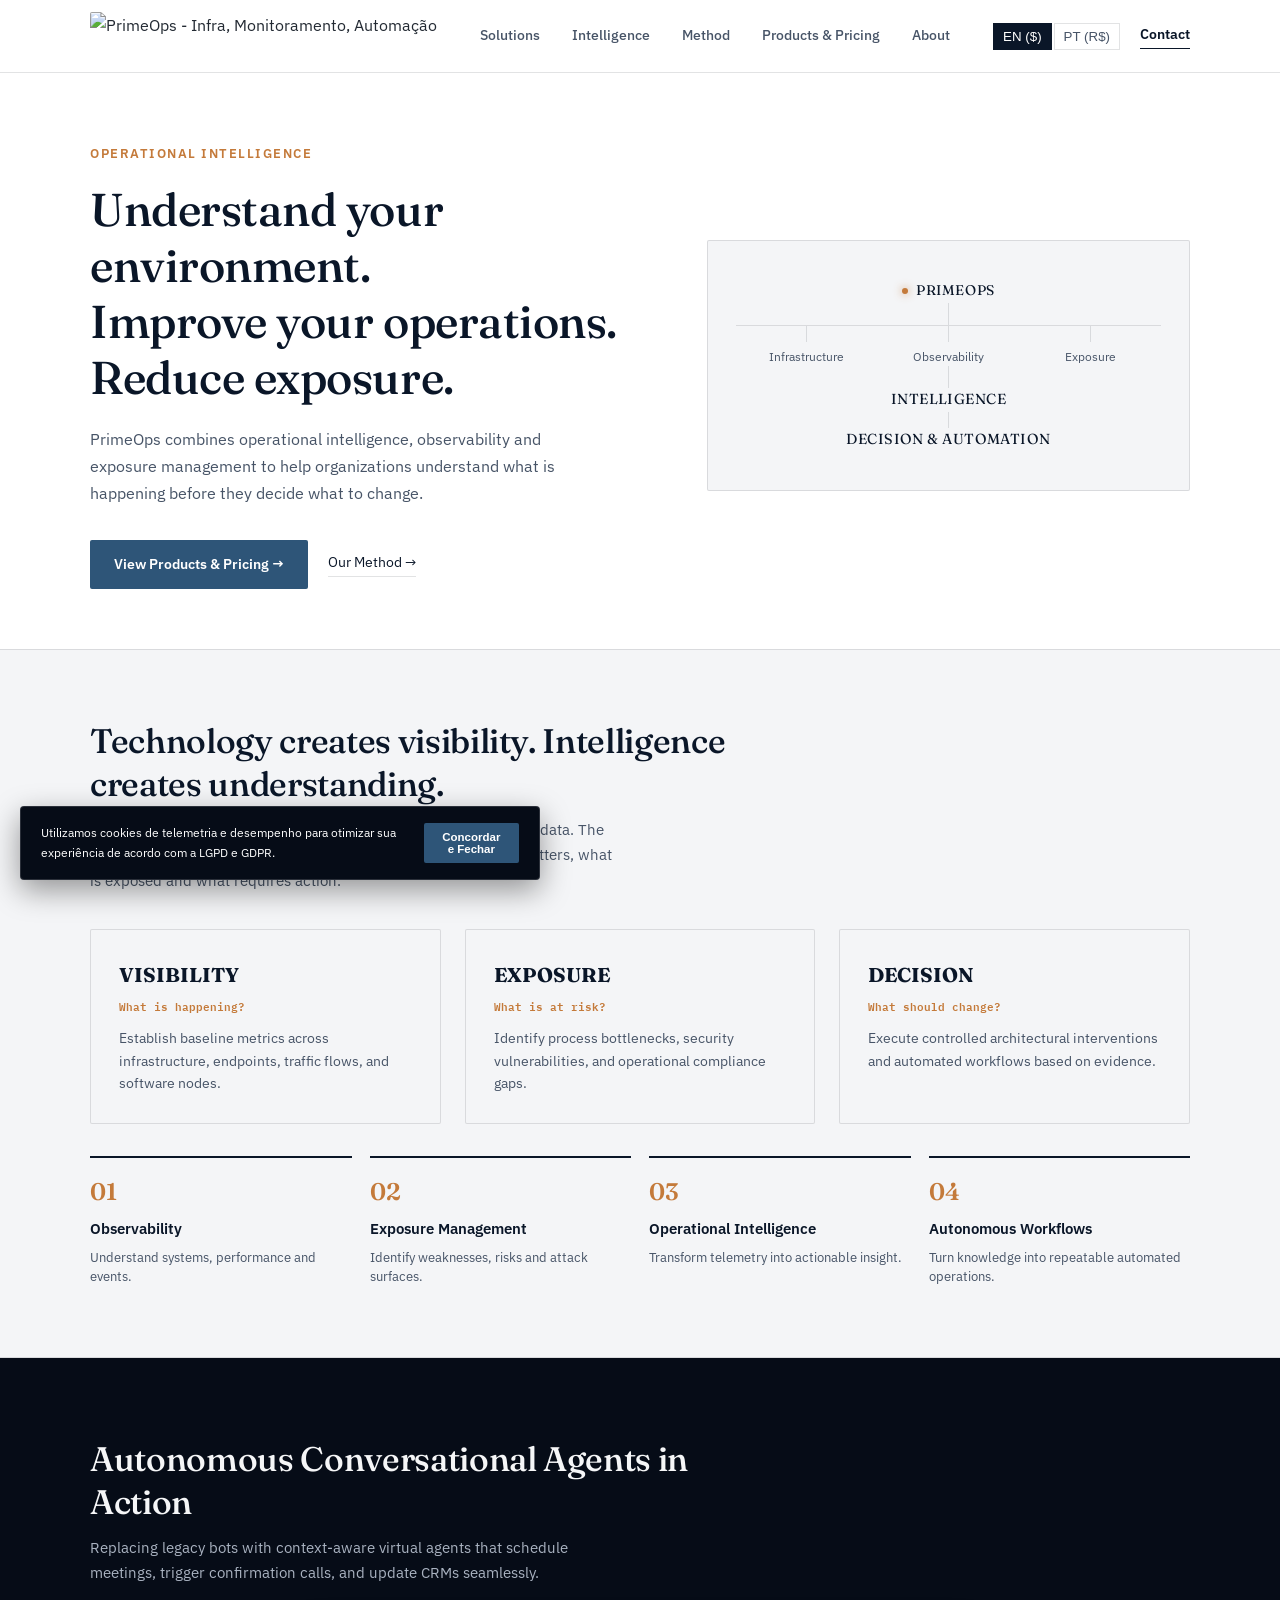
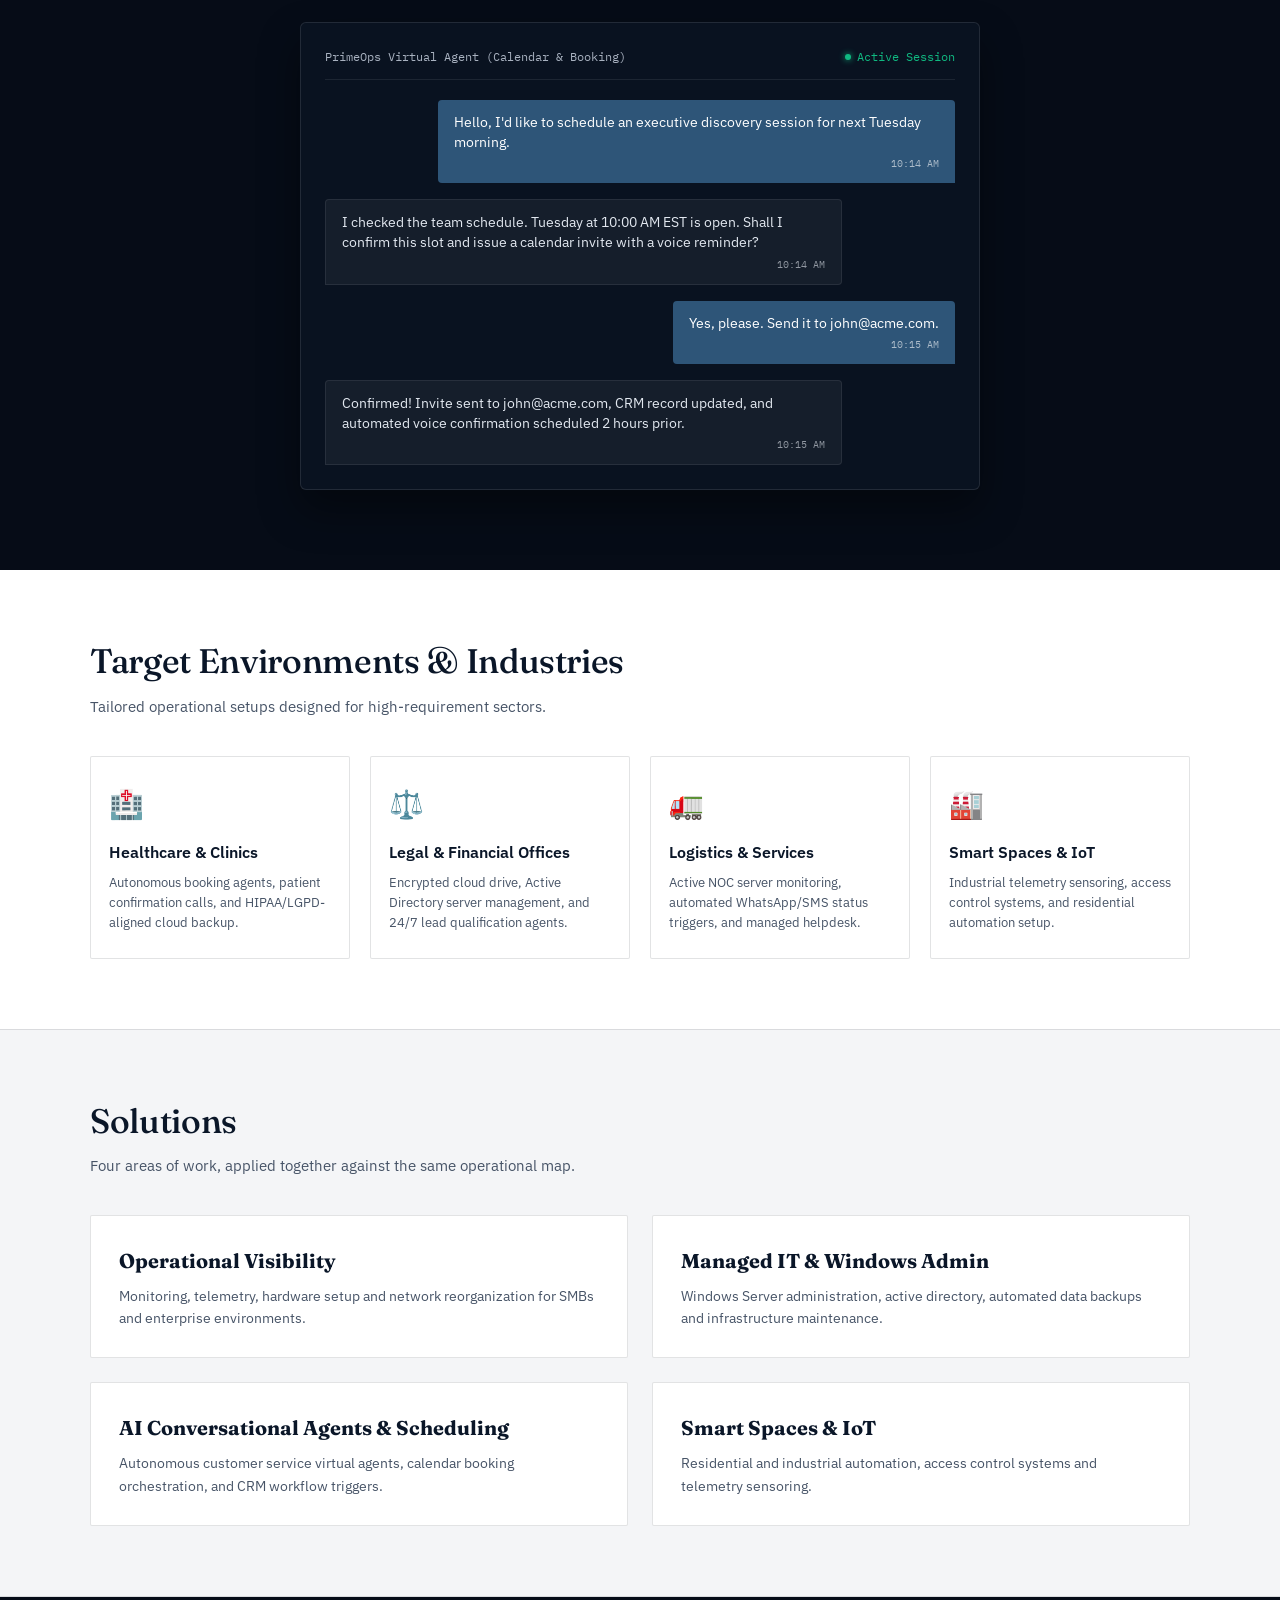
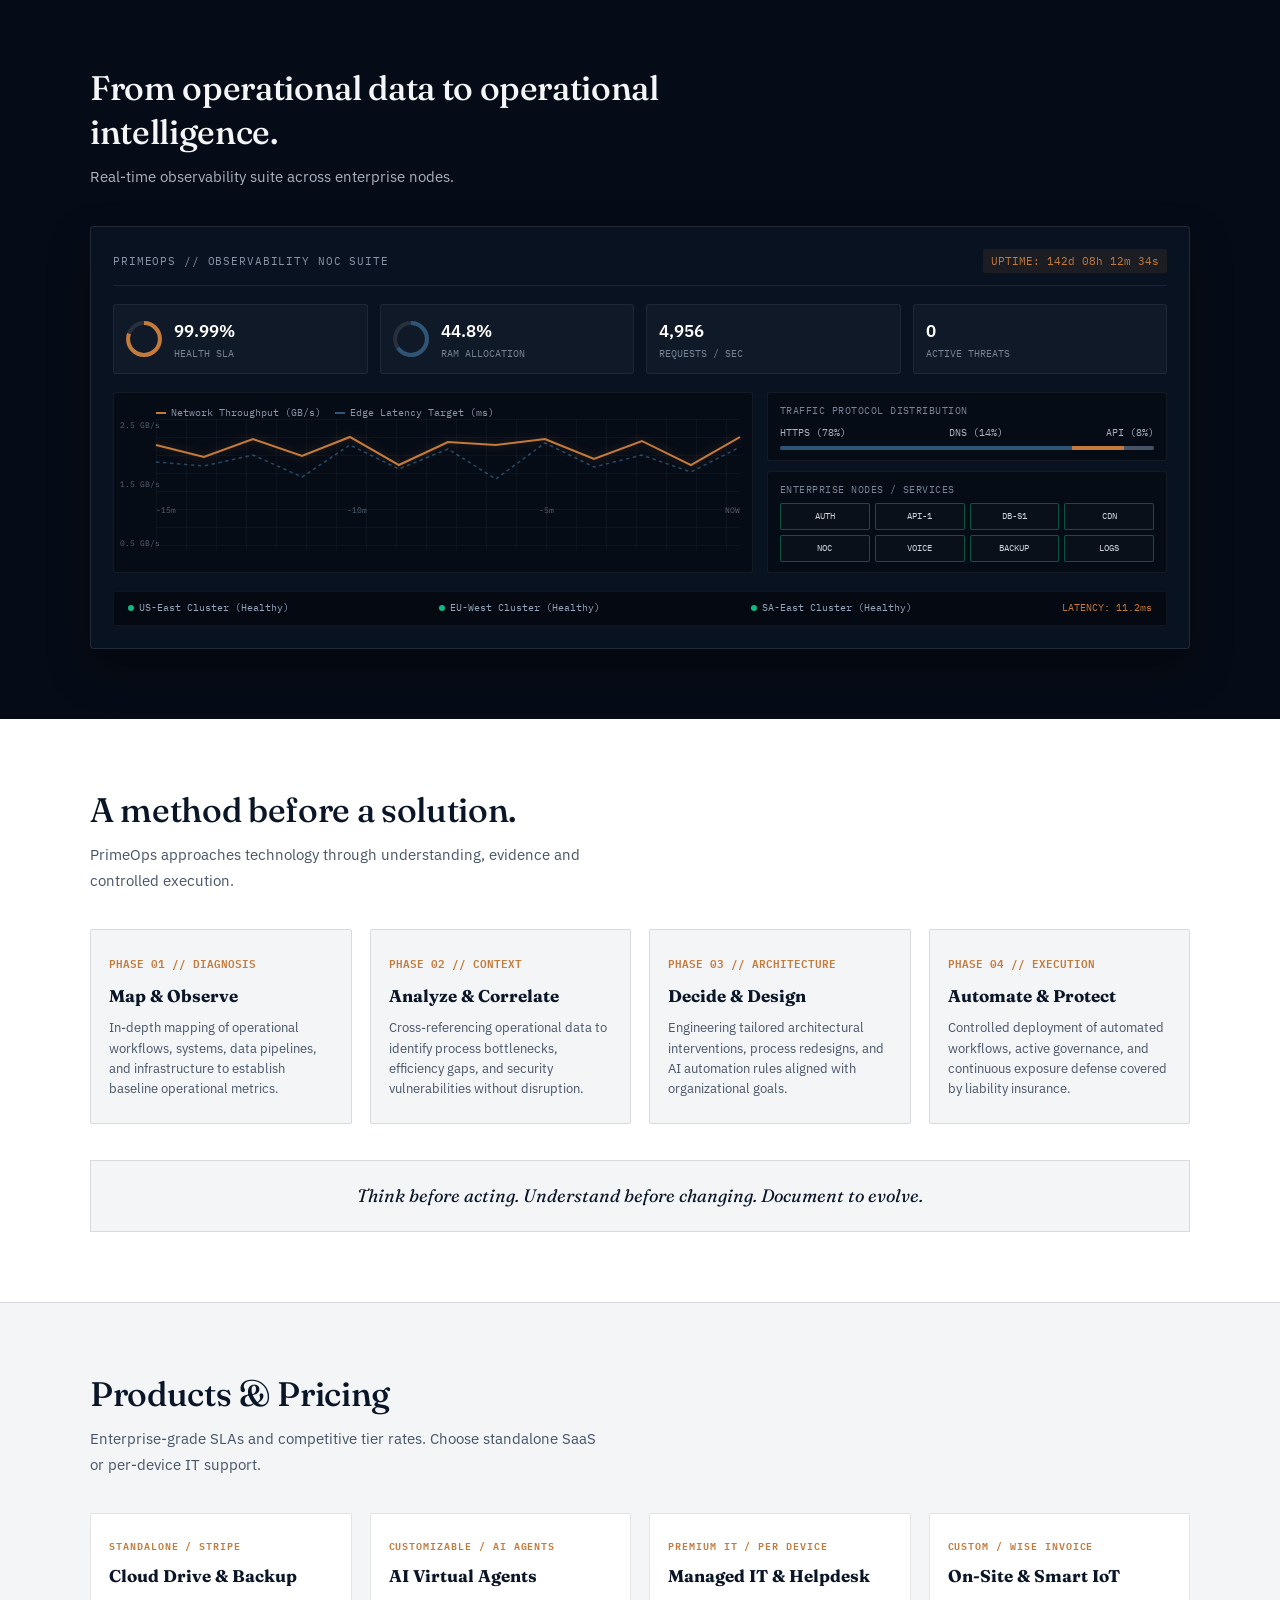
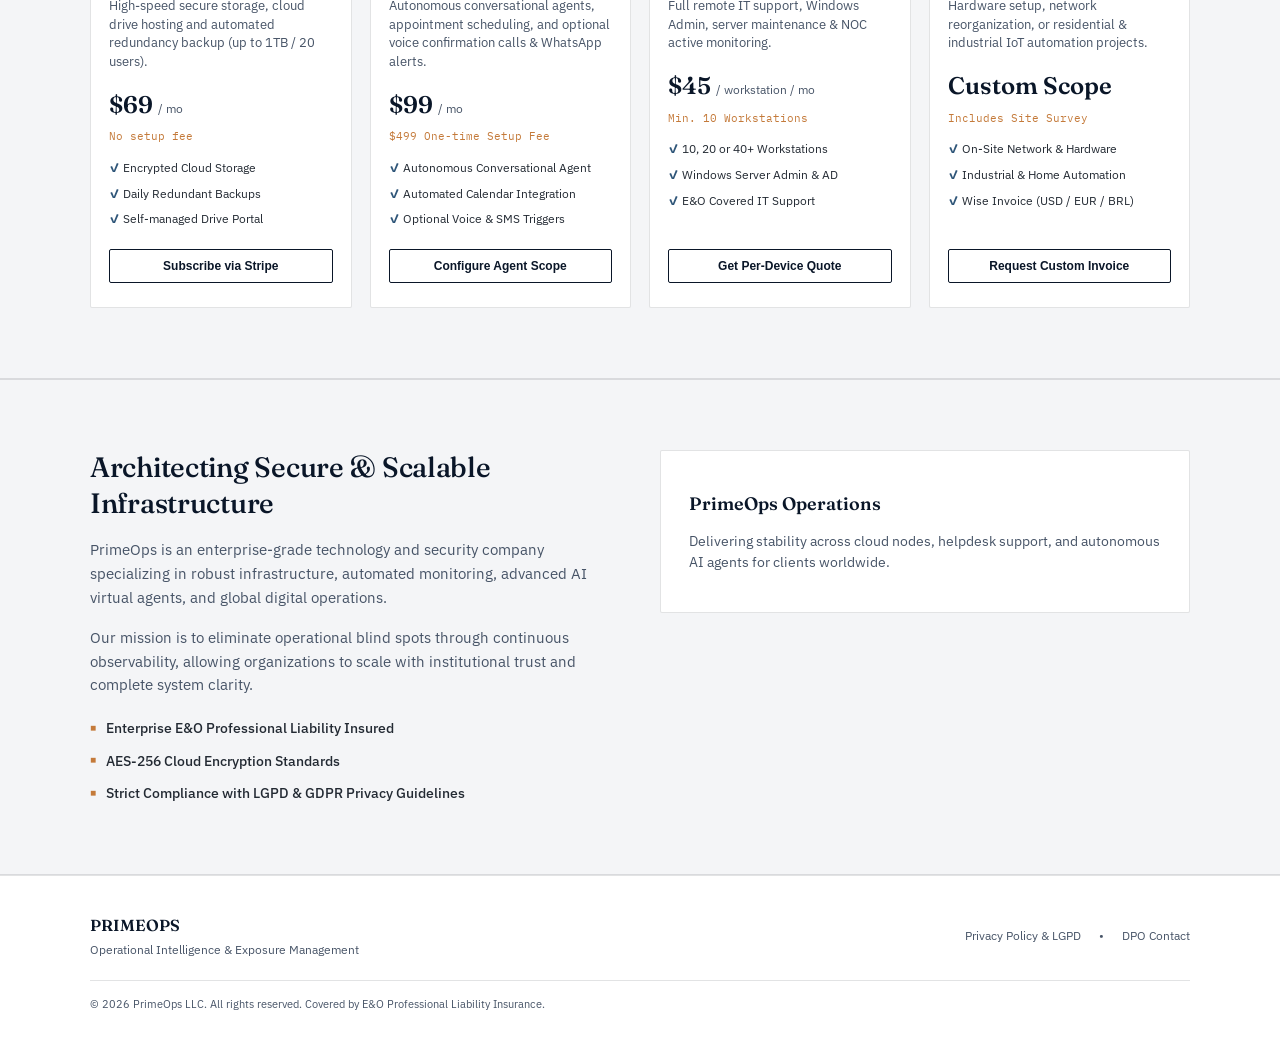
==== commit ab178f63: "1.17" ====
--- a/index.html
+++ b/index.html
@@ -51,7 +51,7 @@
   /* HEADER & NAVIGATION */
   header{
     position:sticky;top:0;z-index:80;
-    background:rgba(255,255,255,0.96);
+    background:rgba(255,255,255,0.98);
     backdrop-filter:blur(8px);
     border-bottom:1px solid var(--line-l);
   }
@@ -65,10 +65,11 @@
     align-items: center;
   }
   .brand-logo-img {
-    height: 44px;
+    height: 48px;
     width: auto;
     display: block;
     object-fit: contain;
+    border-radius: 2px;
   }
 
   .navlinks{display:flex;gap:32px;}
@@ -171,7 +172,7 @@
   }
   .head p{color:var(--slate);font-size:15px;margin-top:10px;max-width:58ch;line-height:1.7;}
 
-  /* SEÇÃO VISIBILIDADE / EXPOSIÇÃO / DECISÃO */
+  /* VISIBILIDADE / EXPOSIÇÃO / DECISÃO */
   .vis-grid {
     display: grid;
     grid-template-columns: repeat(3, 1fr);
@@ -206,7 +207,7 @@
   .wf-item h4 { font-family: var(--sans); font-size: 15px; color: var(--navy); margin-bottom: 6px; font-weight: 600; }
   .wf-item p { font-size: 13px; color: var(--slate); line-height: 1.5; }
 
-  /* SEÇÃO CHAT / AGENTES AUTÔNOMOS EM AÇÃO */
+  /* SEÇÃO CHAT DEMO COM TRADUÇÃO COMPLETA */
   .agent-demo-section {
     background: var(--navy-dark);
     color: #EDEEF0;
@@ -512,6 +513,26 @@
     background: transparent; transition: all 0.2s ease;
   }
   .btn-card:hover{ background:var(--navy); color:#fff; }
+
+  /* SEÇÃO ABOUT CORRIGIDA E ALINHADA LADO A LADO */
+  .about-section {
+    background: var(--paper);
+    border-top: 1px solid var(--line-l);
+    border-bottom: 1px solid var(--line-l);
+    padding: 70px 0;
+  }
+  .about-grid {
+    display: grid;
+    grid-template-columns: 1fr 1fr;
+    gap: 40px;
+    align-items: start;
+  }
+  @media(max-width:860px){ .about-grid { grid-template-columns: 1fr; gap: 32px; } }
+  .about-content h2 { font-family: var(--serif); font-size: 28px; color: var(--navy); margin-bottom: 16px; }
+  .about-content p { font-size: 14.5px; color: var(--slate); line-height: 1.65; margin-bottom: 16px; }
+  .about-pillars { list-style: none; display: flex; flex-direction: column; gap: 10px; margin-top: 20px; }
+  .about-pillars li { font-size: 13.5px; color: var(--graphite); display: flex; align-items: center; gap: 10px; font-weight: 500; }
+  .about-pillars li::before { content: "■"; color: var(--copper); font-size: 10px; }
 
   /* BANNER COOKIES LGPD */
   .cookie-banner {
@@ -577,10 +598,10 @@
     width:100%;padding:10px;background:var(--navy);color:#fff;font-weight:600;font-size:13px;border:none;cursor:pointer;
   }
 
-  /* FOOTER SIMPLIFICADO SEM DUPLICAÇÃO DE MENU */
+  /* FOOTER SIMPLIFICADO */
   footer{padding:36px 0 24px;border-top:1px solid var(--line-l);}
   .footer-top{display:flex;justify-content:space-between;align-items:center;flex-wrap:wrap;gap:18px;margin-bottom:20px;}
-  .footer-brand .fb1{font-family:var(--serif);font-size:16px;color:var(--navy);}
+  .footer-brand .fb1{font-family:var(--serif);font-size:16px;color:var(--navy);font-weight:600;}
   .footer-brand .fb2{font-size:11.5px;color:var(--slate);margin-top:2px;}
   .footer-legal-links{display:flex;gap:18px;font-size:12px;color:var(--slate);}
   .footer-bottom{border-top:1px solid var(--line-l);padding-top:14px;display:flex;justify-content:space-between;font-size:11px;color:var(--slate);}
@@ -696,7 +717,7 @@
   </div>
 </section>
 
-<!-- SEÇÃO CHAT / AGENTES AUTÔNOMOS EM AÇÃO -->
+<!-- SEÇÃO CHAT / AGENTES AUTÔNOMOS EM AÇÃO TRADUZIDO -->
 <section class="agent-demo-section">
   <div class="wrap">
     <div class="head">
@@ -706,24 +727,24 @@
 
     <div class="chat-box-container">
       <div class="chat-header">
-        <span>PrimeOps Virtual Agent (Calendar &amp; Booking)</span>
-        <div class="chat-status"><span class="chat-dot"></span> Active Session</div>
+        <span data-i18n="chat_header">PrimeOps Virtual Agent (Calendar &amp; Booking)</span>
+        <div class="chat-status"><span class="chat-dot"></span> <span data-i18n="chat_status">Active Session</span></div>
       </div>
       <div class="chat-messages">
         <div class="msg-bubble msg-user">
-          Hello, I'd like to schedule an executive discovery session for next Tuesday morning.
+          <span data-i18n="chat_m1">Hello, I'd like to schedule an executive discovery session for next Tuesday morning.</span>
           <div class="msg-time">10:14 AM</div>
         </div>
         <div class="msg-bubble msg-agent">
-          I checked the team schedule. Tuesday at 10:00 AM EST is open. Shall I confirm this slot and issue a calendar invite with a voice reminder?
+          <span data-i18n="chat_m2">I checked the team schedule. Tuesday at 10:00 AM EST is open. Shall I confirm this slot and issue a calendar invite with a voice reminder?</span>
           <div class="msg-time">10:14 AM</div>
         </div>
         <div class="msg-bubble msg-user">
-          Yes, please. Send it to john@acme.com.
+          <span data-i18n="chat_m3">Yes, please. Send it to john@acme.com.</span>
           <div class="msg-time">10:15 AM</div>
         </div>
         <div class="msg-bubble msg-agent">
-          Confirmed! Invite sent to john@acme.com, CRM record updated, and automated voice confirmation scheduled 2 hours prior.
+          <span data-i18n="chat_m4">Confirmed! Invite sent to john@acme.com, CRM record updated, and automated voice confirmation scheduled 2 hours prior.</span>
           <div class="msg-time">10:15 AM</div>
         </div>
       </div>
@@ -933,31 +954,31 @@
 
     <div class="method-steps">
       <div class="method-step-card">
-        <div class="method-step-num">PHASE 01 // DIAGNOSIS</div>
+        <div class="method-step-num" data-i18n="m1_tag">PHASE 01 // DIAGNOSIS</div>
         <h3 data-i18n="m1_h">Map &amp; Observe</h3>
         <p data-i18n="m1_p">In-depth mapping of operational workflows, systems, data pipelines, and infrastructure to establish baseline operational metrics.</p>
       </div>
 
       <div class="method-step-card">
-        <div class="method-step-num">PHASE 02 // CONTEXT</div>
+        <div class="method-step-num" data-i18n="m2_tag">PHASE 02 // CONTEXT</div>
         <h3 data-i18n="m2_h">Analyze &amp; Correlate</h3>
         <p data-i18n="m2_p">Cross-referencing operational data to identify process bottlenecks, efficiency gaps, and security vulnerabilities without disruption.</p>
       </div>
 
       <div class="method-step-card">
-        <div class="method-step-num">PHASE 03 // ARCHITECTURE</div>
+        <div class="method-step-num" data-i18n="m3_tag">PHASE 03 // ARCHITECTURE</div>
         <h3 data-i18n="m3_h">Decide &amp; Design</h3>
         <p data-i18n="m3_p">Engineering tailored architectural interventions, process redesigns, and AI automation rules aligned with organizational goals.</p>
       </div>
 
       <div class="method-step-card">
-        <div class="method-step-num">PHASE 04 // EXECUTION</div>
+        <div class="method-step-num" data-i18n="m4_tag">PHASE 04 // EXECUTION</div>
         <h3 data-i18n="m4_h">Automate &amp; Protect</h3>
         <p data-i18n="m4_p">Controlled deployment of automated workflows, active governance, and continuous exposure defense covered by liability insurance.</p>
       </div>
     </div>
 
-    <div class="method-quote">
+    <div class="method-quote" data-i18n="meth_quote">
       Think before acting. Understand before changing. Document to evolve.
     </div>
   </div>
@@ -1039,7 +1060,7 @@
   </div>
 </section>
 
-<!-- SEÇÃO ABOUT -->
+<!-- SEÇÃO ABOUT CORRIGIDA E DISTRIBUÍDA ALINHADA -->
 <section class="about-section" id="about">
   <div class="wrap about-grid">
     <div class="about-content">
@@ -1112,7 +1133,7 @@
       <div class="footer-legal-links">
         <a href="#about" data-i18n="f_privacy">Privacy Policy &amp; LGPD</a>
         <span>•</span>
-        <a href="mailto:dpo@primeops.company">DPO Contact</a>
+        <a href="mailto:dpo@primeops.company" data-i18n="f_dpo">DPO Contact</a>
       </div>
     </div>
     <div class="footer-bottom">
@@ -1143,6 +1164,11 @@
 
     ag_title:"Autonomous Conversational Agents in Action",
     ag_sub:"Replacing legacy bots with context-aware virtual agents that schedule meetings, trigger confirmation calls, and update CRMs seamlessly.",
+    chat_header:"PrimeOps Virtual Agent (Calendar & Booking)", chat_status:"Active Session",
+    chat_m1:"Hello, I'd like to schedule an executive discovery session for next Tuesday morning.",
+    chat_m2:"I checked the team schedule. Tuesday at 10:00 AM EST is open. Shall I confirm this slot and issue a calendar invite with a voice reminder?",
+    chat_m3:"Yes, please. Send it to john@acme.com.",
+    chat_m4:"Confirmed! Invite sent to john@acme.com, CRM record updated, and automated voice confirmation scheduled 2 hours prior.",
 
     ind_title:"Target Environments & Industries", ind_sub:"Tailored operational setups designed for high-requirement sectors.",
     ind1_h:"Healthcare & Clinics", ind1_p:"Autonomous booking agents, patient confirmation calls, and HIPAA/LGPD-aligned cloud backup.",
@@ -1159,10 +1185,11 @@
     wwd_title:"From operational data to operational intelligence.", wwd_sub:"Real-time observability suite across enterprise nodes.",
     
     meth_title:"A method before a solution.", meth_sub:"PrimeOps approaches technology through understanding, evidence and controlled execution.",
-    m1_h:"Map & Observe", m1_p:"In-depth mapping of operational workflows, systems, data pipelines, and infrastructure to establish baseline operational metrics.",
-    m2_h:"Analyze & Correlate", m2_p:"Cross-referencing operational data to identify process bottlenecks, efficiency gaps, and security vulnerabilities without disruption.",
-    m3_h:"Decide & Design", m3_p:"Engineering tailored architectural interventions, process redesigns, and AI automation rules aligned with organizational goals.",
-    m4_h:"Automate & Protect", m4_p:"Controlled deployment of automated workflows, active governance, and continuous exposure defense covered by liability insurance.",
+    m1_tag:"PHASE 01 // DIAGNOSIS", m1_h:"Map & Observe", m1_p:"In-depth mapping of operational workflows, systems, data pipelines, and infrastructure to establish baseline operational metrics.",
+    m2_tag:"PHASE 02 // CONTEXT", m2_h:"Analyze & Correlate", m2_p:"Cross-referencing operational data to identify process bottlenecks, efficiency gaps, and security vulnerabilities without disruption.",
+    m3_tag:"PHASE 03 // ARCHITECTURE", m3_h:"Decide & Design", m3_p:"Engineering tailored architectural interventions, process redesigns, and AI automation rules aligned with organizational goals.",
+    m4_tag:"PHASE 04 // EXECUTION", m4_h:"Automate & Protect", m4_p:"Controlled deployment of automated workflows, active governance, and continuous exposure defense covered by liability insurance.",
+    meth_quote:"Think before acting. Understand before changing. Document to evolve.",
 
     p_title:"Products & Pricing", p_sub:"Enterprise-grade SLAs and competitive tier rates. Choose standalone SaaS or per-device IT support.",
     p1_h:"Cloud Drive & Backup", p1_desc:"High-speed secure storage, cloud drive hosting and automated redundancy backup (up to 1TB / 20 users).", p1_s:"No setup fee",
@@ -1182,7 +1209,7 @@
     ab_l1:"Enterprise E&O Professional Liability Insured", ab_l2:"AES-256 Cloud Encryption Standards", ab_l3:"Strict Compliance with LGPD & GDPR Privacy Guidelines",
     ab_card_h:"PrimeOps Operations", ab_card_p:"Delivering stability across cloud nodes, helpdesk support, and autonomous AI agents for clients worldwide.",
     
-    f_privacy:"Privacy Policy & LGPD",
+    f_privacy:"Privacy Policy & LGPD", f_dpo:"DPO Contact",
     modal_h:"Request Proposal / Scope", modal_p:"Select required parameters for a tailored proposal.",
     lbl_name:"NAME / COMPANY", lbl_email:"WORK EMAIL", lbl_msg:"PROJECT PARAMETERS",
     lbl_lgpd:"I consent to LGPD & GDPR privacy guidelines for proposal requests.", btn_send:"Submit Request"
@@ -1207,6 +1234,11 @@
 
     ag_title:"Agentes Conversacionais Autônomos em Ação",
     ag_sub:"Substituindo bots antigos por agentes virtuais contextuais que agendam reuniões, acionam chamadas de confirmação e atualizam CRMs sem fricção.",
+    chat_header:"Agente Virtual PrimeOps (Agenda e Reservas)", chat_status:"Sessão Ativa",
+    chat_m1:"Olá, gostaria de agendar uma sessão de demonstração para a próxima terça de manhã.",
+    chat_m2:"Verifiquei a agenda da equipe. Terça-feira às 10:00 EST está livre. Confirmo este horário e envio um convite com lembrete de voz?",
+    chat_m3:"Sim, por favor. Envie para john@acme.com.",
+    chat_m4:"Confirmado! Convite enviado para john@acme.com, registro no CRM atualizado e confirmação de voz agendada para 2 horas antes.",
 
     ind_title:"Setores e Ambientes Atendidos", ind_sub:"Configurações operacionais sob medida para setores de alta exigência.",
     ind1_h:"Saúde & Clínicas", ind1_p:"Agentes autônomos de agendamento, confirmação de pacientes e backup alinhado à LGPD/HIPAA.",
@@ -1223,10 +1255,11 @@
     wwd_title:"Do dado à inteligência operacional.", wwd_sub:"Suíte de observabilidade em tempo real em nós corporativos.",
     
     meth_title:"Um método antes de uma solução.", meth_sub:"A PrimeOps aborda a tecnologia por meio do entendimento, evidência e execução controlada.",
-    m1_h:"Mapear & Observar", m1_p:"Mapeamento profundo de fluxos operacionais, sistemas, pipelines de dados e infraestrutura para estabelecer métricas de desempenho.",
-    m2_h:"Analisar & Correlacionar", m2_p:"Cruzamento de dados operacionais para identificar gargalos de processos, lacunas de eficiência e vulnerabilidades sem interrupção.",
-    m3_h:"Decidir & Projetar", m3_p:"Engenharia de intervenções arquitetônicas, redesenho de processos e regras de automação de IA alinhadas aos objetivos estratégicos.",
-    m4_h:"Automatizar & Proteger", m4_p:"Execução controlada de fluxos automatizados, governança ativa e defesa contínua de exposição com cobertura de seguro de responsabilidade civil.",
+    m1_tag:"FASE 01 // DIAGNÓSTICO", m1_h:"Mapear & Observar", m1_p:"Mapeamento profundo de fluxos operacionais, sistemas, pipelines de dados e infraestrutura para estabelecer métricas de desempenho.",
+    m2_tag:"FASE 02 // CONTEXTO", m2_h:"Analisar & Correlacionar", m2_p:"Cruzamento de dados operacionais para identificar gargalos de processos, lacunas de eficiência e vulnerabilidades sem interrupção.",
+    m3_tag:"FASE 03 // ARQUITETURA", m3_h:"Decidir & Projetar", m3_p:"Engenharia de intervenções arquitetônicas, redesenho de processos e regras de automação de IA alinhadas aos objetivos estratégicos.",
+    m4_tag:"FASE 04 // EXECUÇÃO", m4_h:"Automatizar & Proteger", m4_p:"Execução controlada de fluxos automatizados, governança ativa e defesa contínua de exposição com cobertura de seguro de responsabilidade civil.",
+    meth_quote:"Pense antes de agir. Entenda antes de mudar. Documente para evoluir.",
 
     p_title:"Produtos & Preços", p_sub:"SLAs corporativos e preços competitivos. Escolha entre SaaS independente ou suporte por dispositivo.",
     p1_h:"Drive em Nuvem & Backup", p1_desc:"Armazenamento seguro corporativo e rotinas automáticas de backup (até 1TB / 20 usuários).", p1_s:"Sem taxa de setup",
@@ -1246,7 +1279,7 @@
     ab_l1:"Seguro de Responsabilidade Civil Profissional E&O", ab_l2:"Criptografia AES-256 Padrão Corporativo", ab_l3:"Conformidade Estrita com Diretrizes LGPD e GDPR",
     ab_card_h:"Operações PrimeOps", ab_card_p:"Oferecendo estabilidade em nós de nuvem, suporte helpdesk e agentes autônomos de IA para clientes em todo o mundo.",
     
-    f_privacy:"Política de Privacidade & LGPD",
+    f_privacy:"Política de Privacidade & LGPD", f_dpo:"Contato DPO",
     modal_h:"Solicitar Proposta / Escopo", modal_p:"Selecione os parâmetros do projeto para receber uma proposta.",
     lbl_name:"NOME / EMPRESA", lbl_email:"E-MAIL CORPORATIVO", lbl_msg:"PARÂMETROS DO PROJETO",
     lbl_lgpd:"Autorizo o tratamento de dados pessoais conforme a LGPD e GDPR.", btn_send:"Enviar Solicitação"
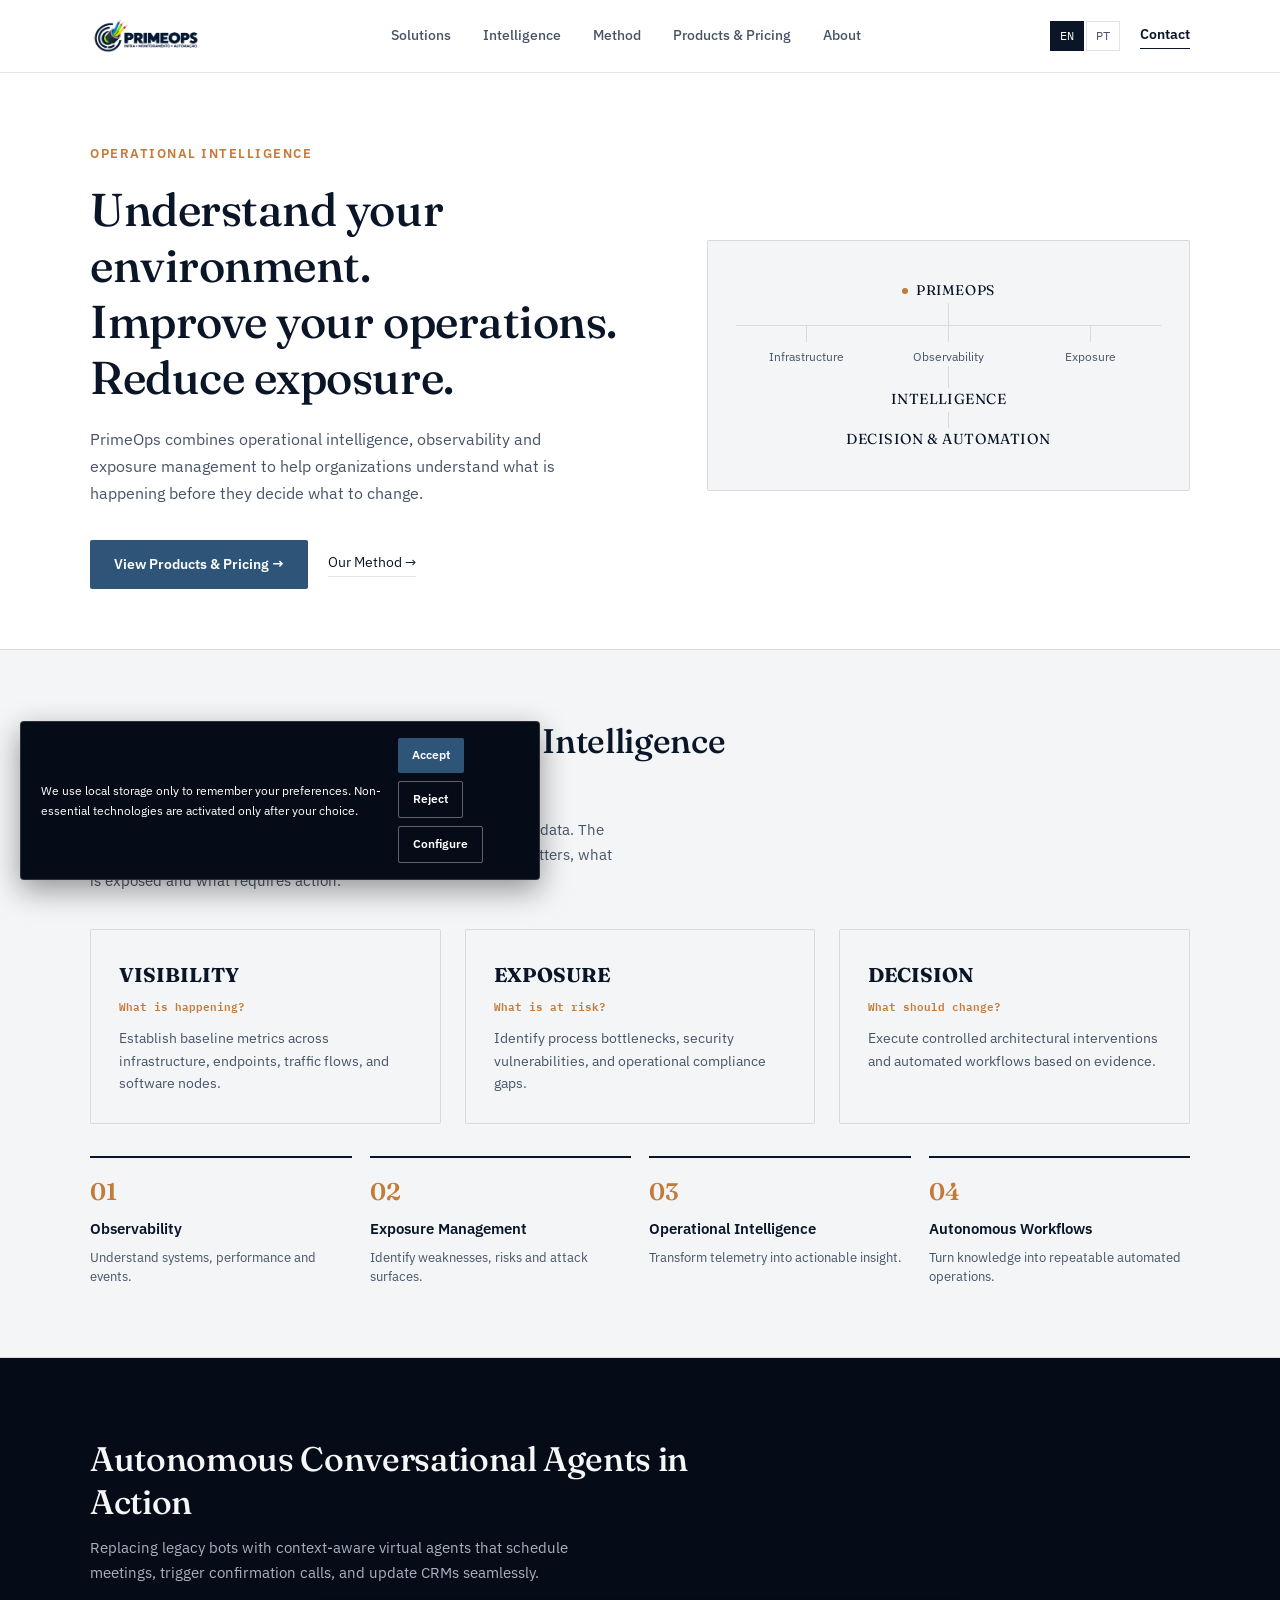
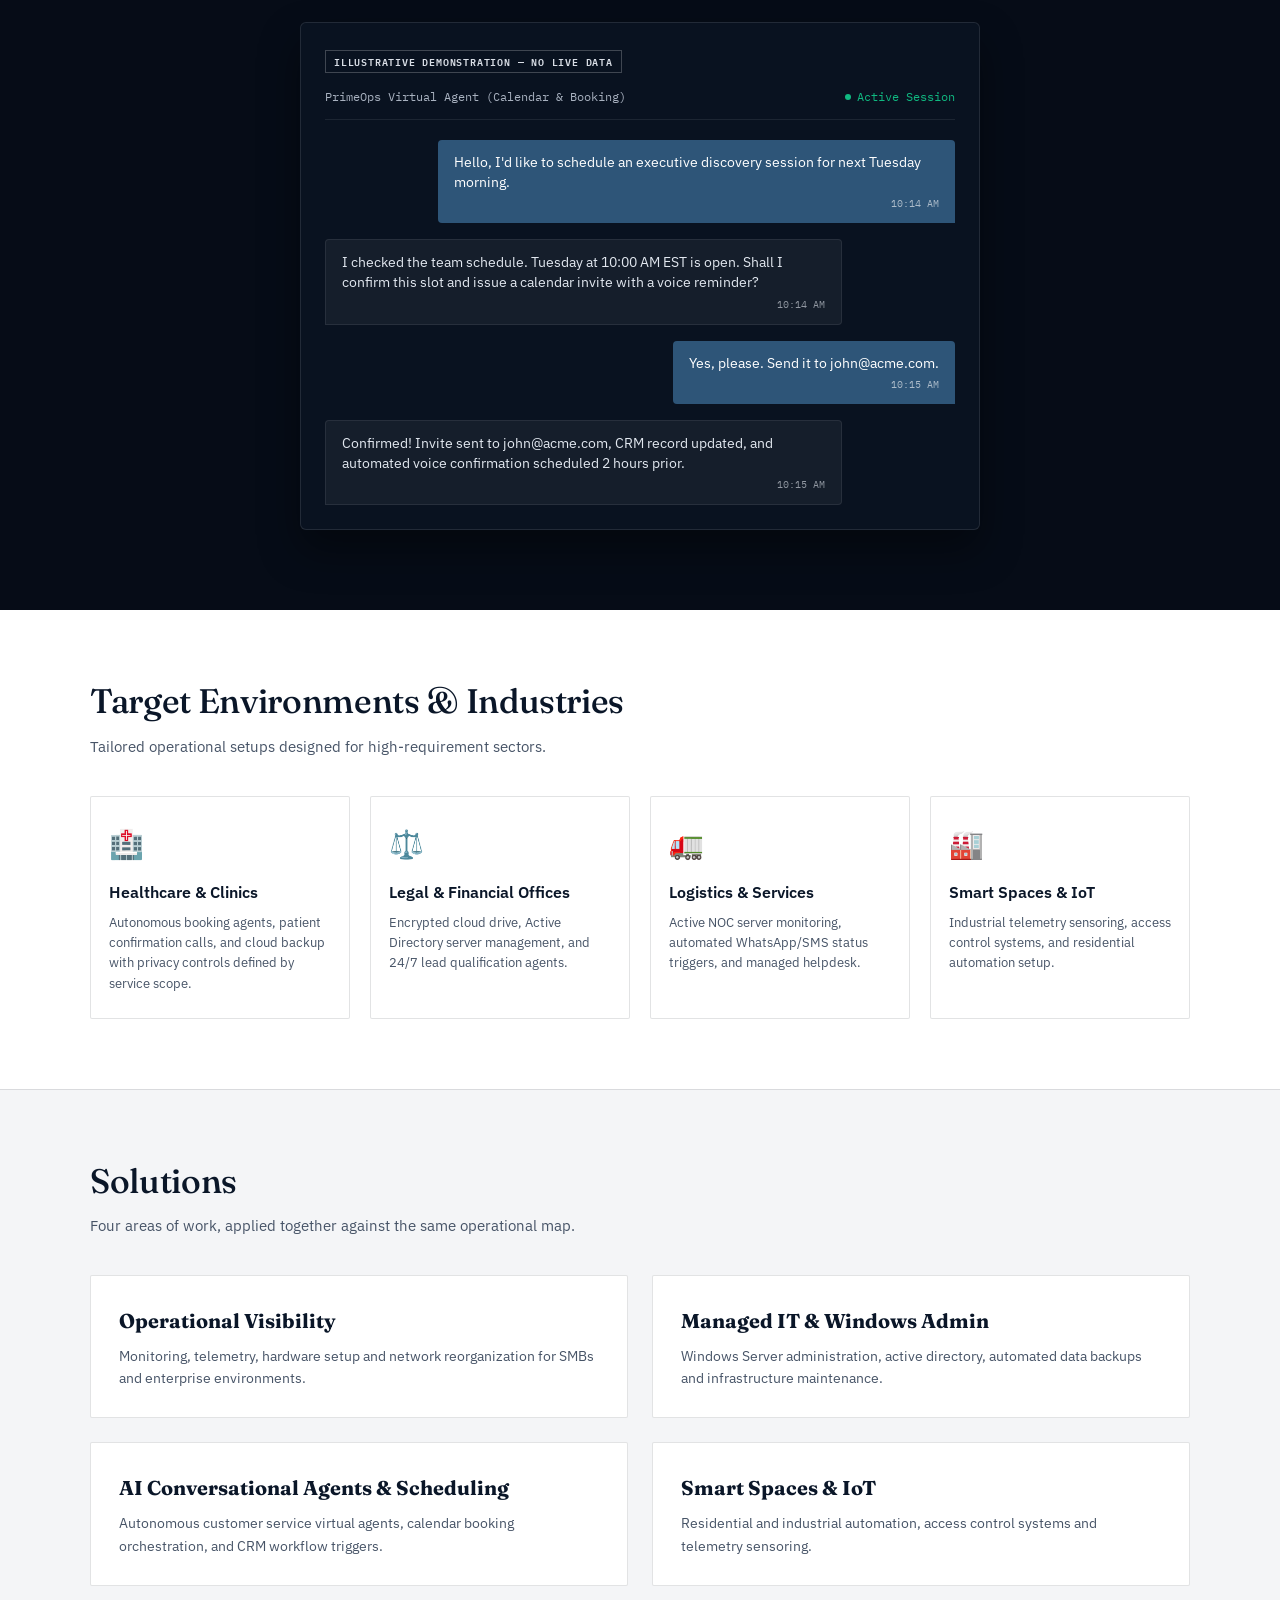
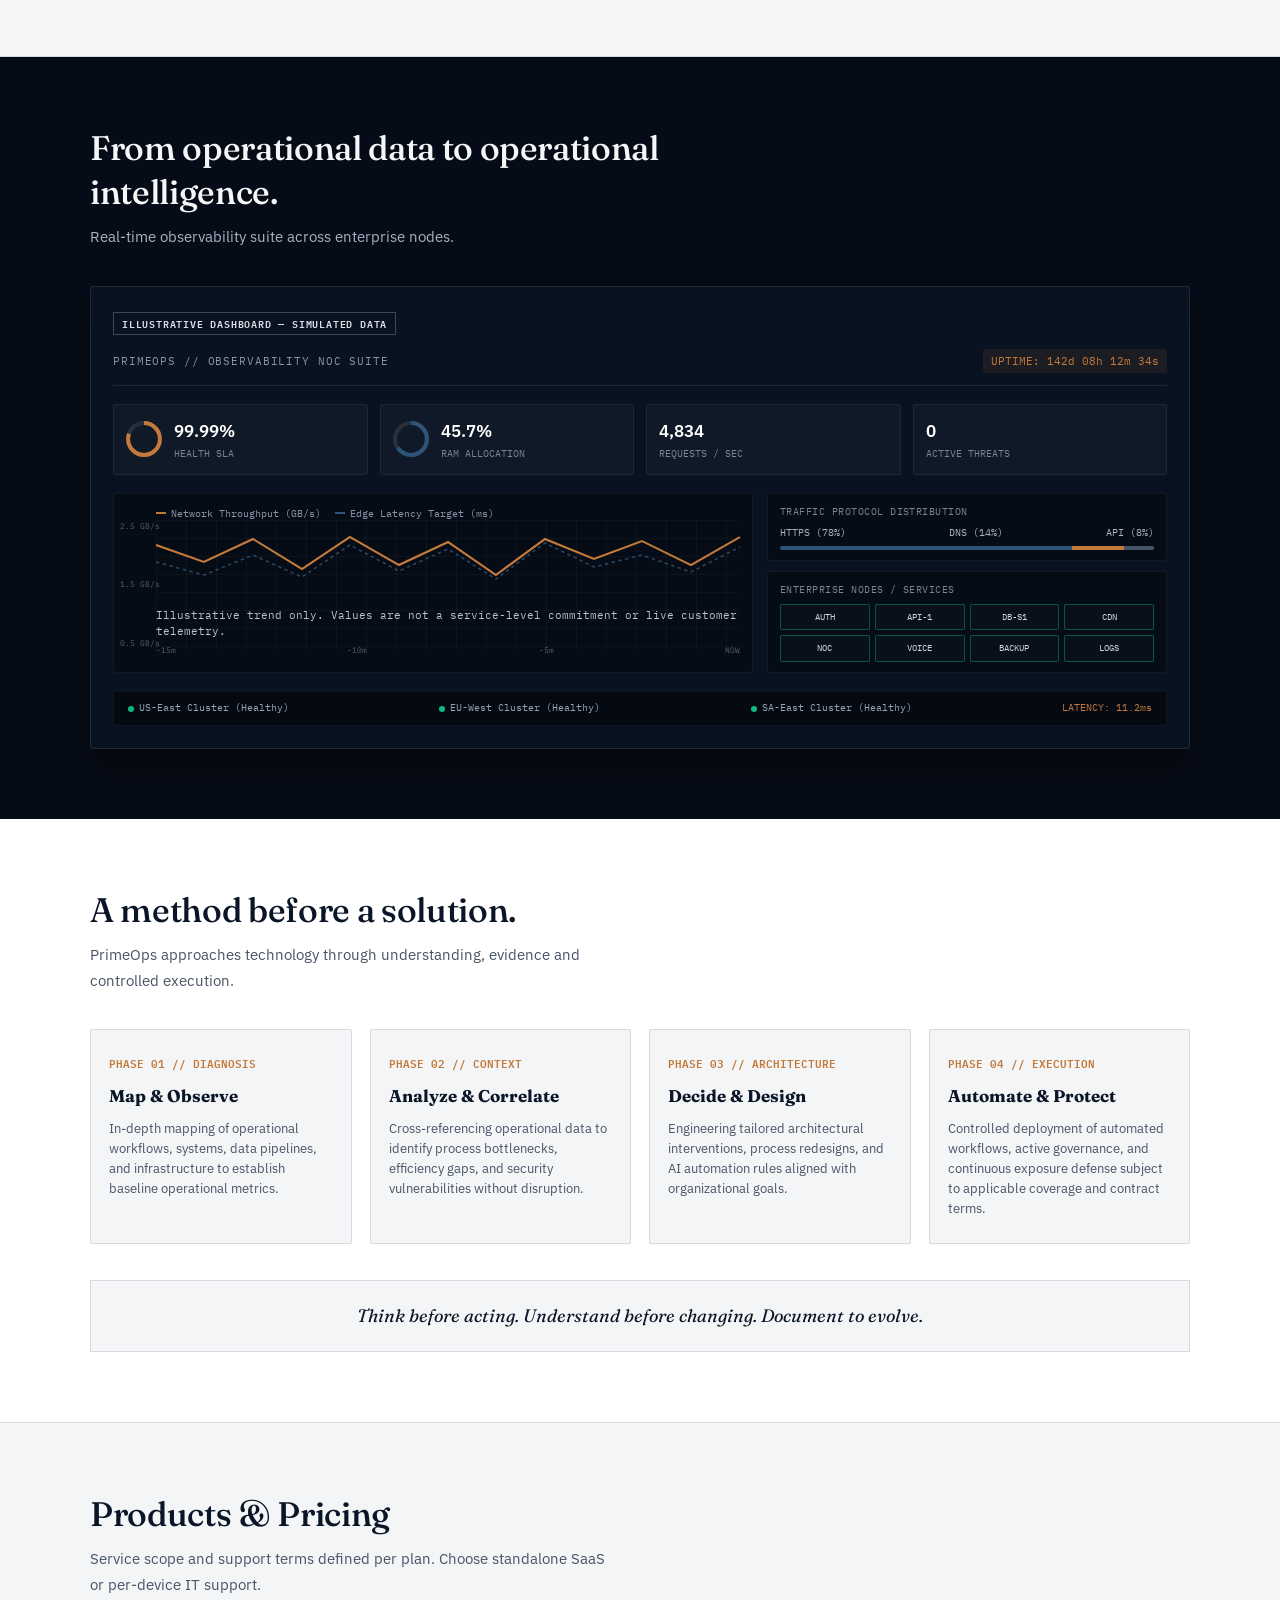
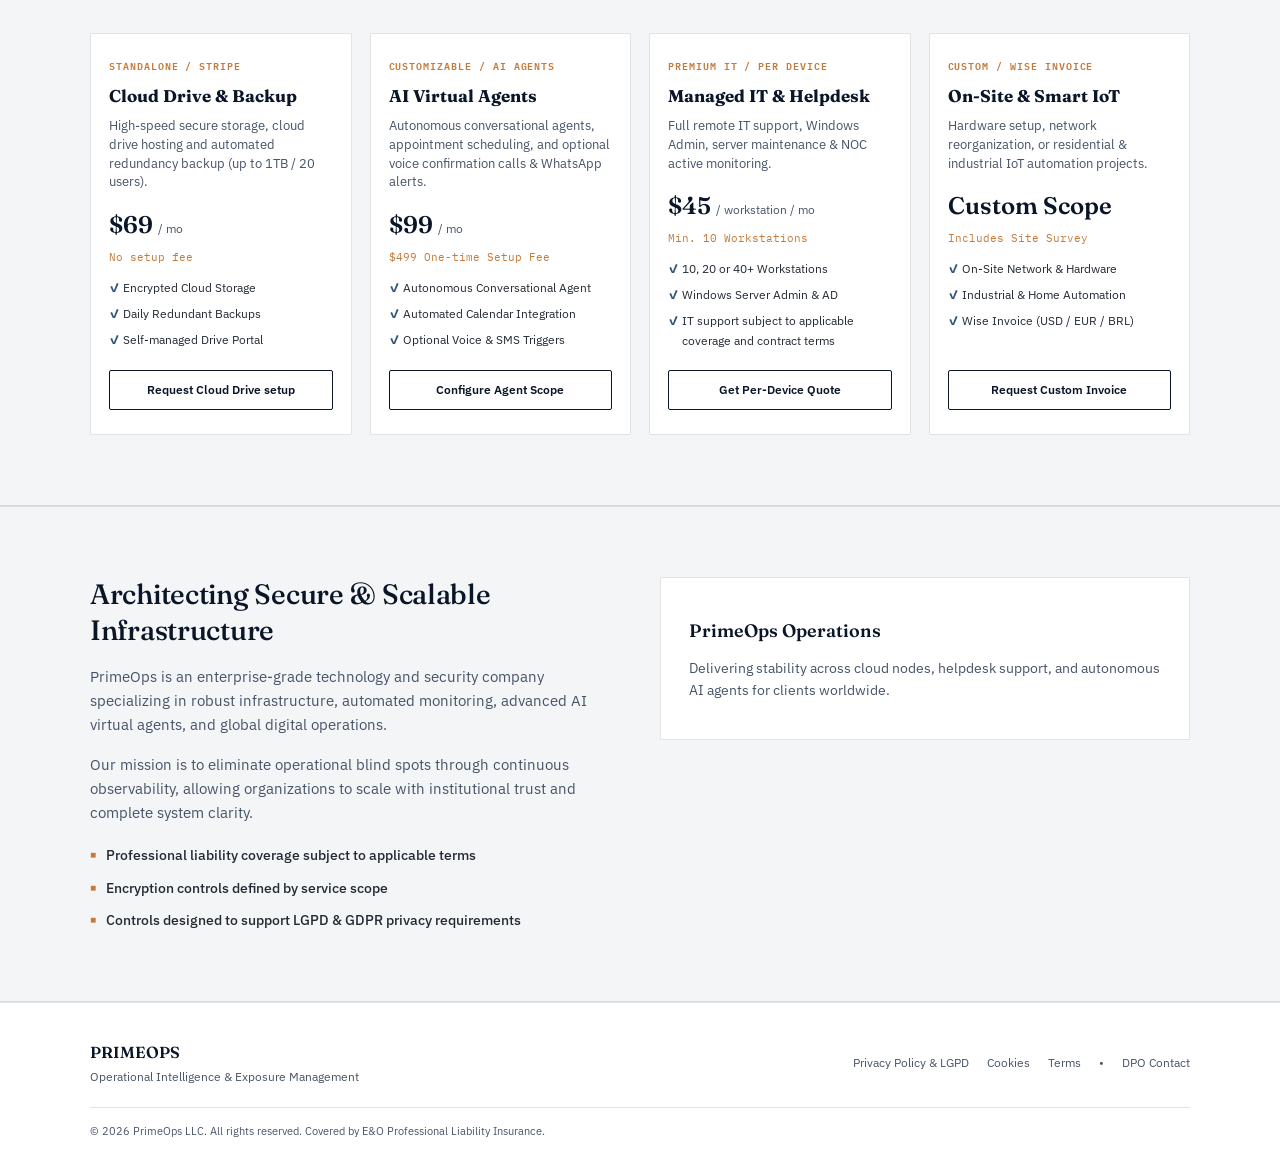
==== commit 229255cd: "Add audited website refactor and security policies" ====
--- a/index.html
+++ b/index.html
@@ -11,601 +11,10 @@
 <meta name="keywords" content="Operational Intelligence, Managed IT, AI Virtual Agents, Cloud Drive, Observability, Exposure Management, PrimeOps">
 <meta name="robots" content="index, follow">
 
-<link rel="preconnect" href="https://fonts.googleapis.com">
+<link rel="preconnect" href="https://fonts.googleapis.com" crossorigin>
 <link href="https://fonts.googleapis.com/css2?family=Fraunces:opsz,wght@9..144,400;9..144,500;9..144,600&family=IBM+Plex+Sans:wght@400;500;600;700&family=IBM+Plex+Mono:wght@500;600&display=swap" rel="stylesheet">
 
-<style>
-  :root{
-    --navy:#0A1628;
-    --navy-2:#10203A;
-    --navy-dark:#060C17;
-    --white:#FFFFFF;
-    --paper:#F4F5F7;
-    --graphite:#232A33;
-    --slate:#475467;
-    --blue-accent:#2E5578;
-    --blue-accent-hover:#3A6790;
-    --copper:#C47A3A;
-    --green-ok:#10B981;
-    --line-l:rgba(35,42,51,0.13);
-    --line-d:rgba(255,255,255,0.12);
-    --serif:'Fraunces', serif;
-    --sans:'IBM Plex Sans', sans-serif;
-    --mono:'IBM Plex Mono', monospace;
-    --maxw:1180px;
-  }
-  *{margin:0;padding:0;box-sizing:border-box;}
-  html{scroll-behavior:smooth; scroll-padding-top: 80px;}
-  body{
-    font-family:var(--sans);
-    color:var(--graphite);
-    background:var(--white);
-    font-size:16px;
-    line-height:1.65;
-    -webkit-font-smoothing:antialiased;
-  }
-  a{color:inherit;text-decoration:none;}
-  .wrap{max-width:var(--maxw);margin:0 auto;padding:0 40px;}
-  @media (max-width:640px){ .wrap{padding:0 24px;} }
-
-  /* HEADER & NAVIGATION */
-  header{
-    position:sticky;top:0;z-index:80;
-    background:rgba(255,255,255,0.98);
-    backdrop-filter:blur(8px);
-    border-bottom:1px solid var(--line-l);
-  }
-  nav{
-    max-width:var(--maxw);margin:0 auto;padding:12px 40px;
-    display:flex;align-items:center;justify-content:space-between;
-  }
-  
-  .brand-logo-wrap {
-    display: flex;
-    align-items: center;
-  }
-  .brand-logo-img {
-    height: 48px;
-    width: auto;
-    display: block;
-    object-fit: contain;
-    border-radius: 2px;
-  }
-
-  .navlinks{display:flex;gap:32px;}
-  .navlinks a{font-size:14px;color:var(--slate);transition:color .15s;font-weight:500;}
-  .navlinks a:hover{color:var(--navy);}
-  .nav-right{display:flex;align-items:center;gap:20px;}
-  .lang-toggle{display:flex;gap:2px;font-family:var(--mono);font-size:11.5px;}
-  .lang-toggle button{
-    background:none;border:1px solid var(--line-l);
-    padding:5px 9px;color:var(--slate);cursor:pointer;
-  }
-  .lang-toggle button.active{
-    background:var(--navy);color:#fff;border-color:var(--navy);
-  }
-  .btn-contact{
-    font-size:13.5px;color:var(--navy);
-    border-bottom:1px solid var(--navy);
-    padding-bottom:2px;cursor:pointer;font-weight:600;
-  }
-  @media (max-width:920px){ .navlinks{display:none;} }
-
-  /* HERO */
-  .hero{padding:70px 0 60px;}
-  .hero-grid{
-    display:grid;grid-template-columns:1.08fr 0.92fr;gap:50px;align-items:center;
-  }
-  @media (max-width:940px){ .hero-grid{grid-template-columns:1fr;gap:40px;} }
-
-  .eyebrow{
-    font-size:12.5px;letter-spacing:0.12em;color:var(--copper);
-    margin-bottom:18px;font-weight:600;
-  }
-  h1{
-    font-family:var(--serif);font-weight:500;
-    font-size:clamp(32px,4vw,46px);
-    line-height:1.22;color:var(--navy);
-    letter-spacing:-0.01em;margin-bottom:20px;
-  }
-  .hero-sub{
-    color:var(--slate);font-size:16px;max-width:48ch;
-    line-height:1.7;margin-bottom:32px;
-  }
-  .hero-ctas{display:flex;gap:20px;align-items:center;flex-wrap:wrap;}
-  .btn-primary{
-    background:var(--blue-accent);color:#fff;
-    padding:13px 24px;font-size:14px;font-weight:600;
-    border-radius:2px;
-    transition:background-color .15s ease;
-    display:inline-block;cursor:pointer;border:none;
-  }
-  .btn-primary:hover{background:var(--blue-accent-hover);}
-  .btn-ghost{font-size:14px;color:var(--navy);border-bottom:1px solid var(--line-l);padding-bottom:2px;}
-
-  /* DIAGRAM PANEL PASTEL CLEAN */
-  .diagram-panel{
-    border:1px solid var(--line-l);border-radius:2px;
-    padding:38px 28px;background:var(--paper);
-  }
-  .diagram{display:flex;flex-direction:column;align-items:center;}
-  .d-top{
-    display:flex;align-items:center;gap:8px;
-    font-family:var(--serif);font-size:14px;letter-spacing:0.04em;color:var(--navy);
-  }
-  .d-dot{
-    width:6px;height:6px;border-radius:50%;background:var(--copper);
-    box-shadow: 0 0 8px rgba(196,122,58,0.8);
-    animation: pulse 2s infinite;
-  }
-  @keyframes pulse { 0%,100% { opacity:0.3; } 50% { opacity:1; } }
-  .d-trunk{width:1px;height:22px;background:var(--line-l);}
-  .d-trunk.short{height:16px;}
-  .d-branches{
-    display:flex;width:100%;justify-content:space-between;
-    border-top:1px solid var(--line-l);padding-top:0;
-  }
-  .d-branch{flex:1;display:flex;flex-direction:column;align-items:center;}
-  .d-drop{width:1px;height:16px;background:var(--line-l);}
-  .d-leaf{font-size:11.5px;color:var(--slate);margin-top:6px;text-align:center;}
-  .d-node{
-    font-family:var(--serif);font-size:14.5px;letter-spacing:0.03em;
-    color:var(--navy);text-align:center;
-  }
-
-  /* METRICS STRIP */
-  .metrics-strip{
-    display:grid;grid-template-columns:repeat(4,1fr);
-    background:var(--paper);border-top:1px solid var(--line-l);border-bottom:1px solid var(--line-l);padding:24px 0;
-  }
-  @media (max-width:760px){ .metrics-strip{grid-template-columns:repeat(2,1fr);gap:16px;} }
-  .metric-item{text-align:center;padding:0 10px;}
-  .metric-val{font-family:var(--serif);font-size:26px;color:var(--navy);font-weight:600;}
-  .metric-lbl{font-size:11.5px;color:var(--slate);margin-top:2px;font-family:var(--mono);}
-
-  section.block{padding:70px 0;}
-  .head{max-width:660px;margin-bottom:36px;}
-  h2{
-    font-family:var(--serif);font-weight:500;
-    font-size:clamp(26px,3vw,34px);line-height:1.28;
-    color:var(--navy);letter-spacing:-0.01em;
-  }
-  .head p{color:var(--slate);font-size:15px;margin-top:10px;max-width:58ch;line-height:1.7;}
-
-  /* VISIBILIDADE / EXPOSIÇÃO / DECISÃO */
-  .vis-grid {
-    display: grid;
-    grid-template-columns: repeat(3, 1fr);
-    gap: 24px;
-    margin-top: 24px;
-  }
-  @media(max-width:768px){ .vis-grid { grid-template-columns: 1fr; } }
-  .vis-card {
-    border: 1px solid var(--line-l);
-    border-radius: 2px;
-    padding: 28px;
-    background: var(--paper);
-  }
-  .vis-card h3 { font-family: var(--serif); font-size: 20px; color: var(--navy); margin-bottom: 6px; }
-  .vis-card .sub { font-family: var(--mono); font-size: 11px; color: var(--copper); margin-bottom: 12px; font-weight: 600; }
-  .vis-card p { font-size: 14px; color: var(--slate); line-height: 1.6; }
-
-  /* WORKFLOWS 01-04 */
-  .workflow-grid {
-    display: grid;
-    grid-template-columns: repeat(4, 1fr);
-    gap: 18px;
-    margin-top: 32px;
-  }
-  @media(max-width:900px){ .workflow-grid { grid-template-columns: repeat(2, 1fr); } }
-  @media(max-width:540px){ .workflow-grid { grid-template-columns: 1fr; } }
-  .wf-item {
-    border-top: 2px solid var(--navy);
-    padding-top: 14px;
-  }
-  .wf-num { font-family: var(--serif); font-size: 24px; color: var(--copper); font-weight: 600; margin-bottom: 6px; }
-  .wf-item h4 { font-family: var(--sans); font-size: 15px; color: var(--navy); margin-bottom: 6px; font-weight: 600; }
-  .wf-item p { font-size: 13px; color: var(--slate); line-height: 1.5; }
-
-  /* SEÇÃO CHAT DEMO COM TRADUÇÃO COMPLETA */
-  .agent-demo-section {
-    background: var(--navy-dark);
-    color: #EDEEF0;
-    padding: 80px 0;
-  }
-  .agent-demo-section h2 { color: #F5F6F7; }
-  .agent-demo-section p { color: #A9B2C0; }
-
-  .chat-box-container {
-    max-width: 680px;
-    margin: 36px auto 0;
-    background: #091220;
-    border: 1px solid rgba(255,255,255,0.1);
-    border-radius: 6px;
-    padding: 24px;
-    font-family: var(--sans);
-    box-shadow: 0 20px 40px rgba(0,0,0,0.4);
-  }
-  .chat-header {
-    display: flex; justify-content: space-between; align-items: center;
-    border-bottom: 1px solid rgba(255,255,255,0.08); padding-bottom: 12px; margin-bottom: 20px;
-    font-family: var(--mono); font-size: 12px; color: #A9B2C0;
-  }
-  .chat-status { display: flex; align-items: center; gap: 6px; color: var(--green-ok); }
-  .chat-dot { width: 6px; height: 6px; border-radius: 50%; background: var(--green-ok); box-shadow: 0 0 6px var(--green-ok); }
-
-  .chat-messages { display: flex; flex-direction: column; gap: 16px; }
-  .msg-bubble {
-    max-width: 82%; padding: 12px 16px; border-radius: 4px; font-size: 13.5px; line-height: 1.5;
-  }
-  .msg-user {
-    align-self: flex-end; background: var(--blue-accent); color: #fff; border-bottom-right-radius: 0;
-  }
-  .msg-agent {
-    align-self: flex-start; background: rgba(255,255,255,0.05); border: 1px solid rgba(255,255,255,0.08); color: #E2E8F0; border-bottom-left-radius: 0;
-  }
-  .msg-time { font-family: var(--mono); font-size: 10px; opacity: 0.6; margin-top: 4px; text-align: right; }
-
-  /* SETORES / TARGET INDUSTRIES */
-  .industries-grid {
-    display: grid;
-    grid-template-columns: repeat(4, 1fr);
-    gap: 20px;
-    margin-top: 32px;
-  }
-  @media(max-width:900px){ .industries-grid { grid-template-columns: repeat(2, 1fr); } }
-  @media(max-width:540px){ .industries-grid { grid-template-columns: 1fr; } }
-  .ind-card {
-    border: 1px solid var(--line-l);
-    border-radius: 2px;
-    padding: 24px 18px;
-    background: var(--white);
-  }
-  .ind-icon { font-size: 28px; margin-bottom: 12px; }
-  .ind-card h3 { font-family: var(--sans); font-size: 16px; color: var(--navy); margin-bottom: 8px; font-weight: 600; }
-  .ind-card p { font-size: 13px; color: var(--slate); line-height: 1.55; }
-
-  /* SOLUTIONS DETALHADAS */
-  .solutions-grid {
-    display: grid;
-    grid-template-columns: repeat(2, 1fr);
-    gap: 24px;
-    margin-top: 24px;
-  }
-  @media(max-width:768px){ .solutions-grid { grid-template-columns: 1fr; } }
-  .sol-card {
-    border: 1px solid var(--line-l);
-    border-radius: 2px;
-    padding: 28px;
-    background: var(--white);
-    transition: transform 0.2s ease, border-color 0.2s ease;
-  }
-  .sol-card:hover { border-color: var(--navy); transform: translateY(-2px); }
-  .sol-card h3 { font-family: var(--serif); font-size: 20px; color: var(--navy); margin-bottom: 8px; }
-  .sol-card p { font-size: 14px; color: var(--slate); line-height: 1.6; }
-
-  /* WHAT WE DO & DASHBOARD NOC */
-  .whatwedo{background:var(--navy-dark);color:#EDEEF0;padding:70px 0;}
-  .whatwedo .head h2{color:#F5F6F7;}
-  .whatwedo .head p{color:#A9B2C0;}
-
-  /* PAINEL NOC MULTI-GRÁFICO */
-  .noc-suite {
-    background: #091220;
-    border: 1px solid rgba(255,255,255,0.1);
-    border-radius: 4px;
-    padding: 22px;
-    font-family: var(--mono);
-    box-shadow: 0 20px 40px rgba(0,0,0,0.4);
-  }
-  .noc-top-bar {
-    display: flex;
-    justify-content: space-between;
-    align-items: center;
-    border-bottom: 1px solid rgba(255,255,255,0.08);
-    padding-bottom: 12px;
-    margin-bottom: 18px;
-    flex-wrap: wrap;
-    gap: 12px;
-  }
-  .noc-title-tag { font-size: 11px; color: #8A96A8; letter-spacing: 0.08em; display:flex; align-items:center; gap:10px; }
-  .noc-timer { font-size: 11px; color: var(--copper); background: rgba(196,122,58,0.1); padding: 3px 8px; border-radius: 2px; }
-
-  .noc-metrics-grid {
-    display: grid;
-    grid-template-columns: repeat(4, 1fr);
-    gap: 12px;
-    margin-bottom: 18px;
-  }
-  @media(max-width:860px){ .noc-metrics-grid { grid-template-columns: repeat(2, 1fr); } }
-  
-  .noc-metric-card {
-    background: rgba(255,255,255,0.03);
-    border: 1px solid rgba(255,255,255,0.06);
-    padding: 12px;
-    border-radius: 3px;
-    display: flex;
-    align-items: center;
-    gap: 12px;
-  }
-  .gauge-svg { width: 36px; height: 36px; }
-  .gauge-bg { fill: none; stroke: rgba(255,255,255,0.1); stroke-width: 4; }
-  .gauge-fill { fill: none; stroke: var(--copper); stroke-width: 4; stroke-dasharray: 100; stroke-dashoffset: 20; transition: stroke-dashoffset 0.8s ease; }
-  .gauge-fill.blue { stroke: var(--blue-accent); stroke-dashoffset: 35; }
-  
-  .metric-card-data { display: flex; flex-direction: column; }
-  .metric-card-num { font-size: 17px; font-weight: 600; color: #fff; font-family: var(--sans); }
-  .metric-card-lbl { font-size: 9.5px; color: #788596; margin-top: 1px; }
-
-  .noc-charts-row {
-    display: grid;
-    grid-template-columns: 1.6fr 1fr;
-    gap: 14px;
-    margin-bottom: 18px;
-  }
-  @media(max-width:860px){ .noc-charts-row { grid-template-columns: 1fr; } }
-
-  .noc-main-chart {
-    background: rgba(0,0,0,0.3);
-    border: 1px solid rgba(255,255,255,0.06);
-    padding: 12px 12px 6px 42px;
-    border-radius: 3px;
-    position: relative;
-  }
-  .chart-grid-pattern {
-    position: absolute; top:26px; left:42px; right:12px; bottom:22px;
-    background-size: 30px 18px;
-    background-image: 
-      linear-gradient(to right, rgba(255, 255, 255, 0.03) 1px, transparent 1px),
-      linear-gradient(to bottom, rgba(255, 255, 255, 0.03) 1px, transparent 1px);
-    pointer-events: none;
-  }
-
-  .axis-y {
-    position: absolute; left: 6px; top: 26px; bottom: 22px;
-    display: flex; flex-direction: column; justify-content: space-between;
-    font-size: 8px; color: #526071; font-family: var(--mono);
-  }
-  .axis-x {
-    display: flex; justify-content: space-between;
-    padding-top: 4px; font-size: 8px; color: #526071; font-family: var(--mono);
-  }
-
-  .noc-chart-legend {
-    display: flex; gap: 14px; margin-bottom: 6px; font-size: 9.5px; color: #8A96A8;
-  }
-  .legend-item { display: flex; align-items: center; gap: 5px; }
-  .legend-line-main { width: 10px; height: 2px; background: var(--copper); }
-  .legend-line-sub { width: 10px; height: 2px; background: var(--blue-accent); border-top: 1px dashed var(--blue-accent); }
-
-  .noc-svg-chart { width: 100%; height: 65px; overflow: visible; }
-  .line-main { fill: none; stroke: var(--copper); stroke-width: 2; filter: drop-shadow(0 0 4px rgba(196,122,58,0.3)); transition: d 0.6s ease-in-out; }
-  .line-sub { fill: none; stroke: var(--blue-accent); stroke-width: 1.5; stroke-dasharray: 3 3; opacity: 0.8; transition: d 0.6s ease-in-out; }
-
-  .noc-side-charts {
-    display: flex;
-    flex-direction: column;
-    gap: 10px;
-  }
-  .discrete-card {
-    background: rgba(0,0,0,0.3);
-    border: 1px solid rgba(255,255,255,0.06);
-    padding: 10px 12px;
-    border-radius: 3px;
-    font-size: 10.5px;
-  }
-  .discrete-title { font-size: 9.5px; color: #788596; letter-spacing: 0.05em; margin-bottom: 6px; }
-  
-  .proto-bar-container { display: flex; flex-direction: column; gap: 5px; }
-  .proto-row { display: flex; justify-content: space-between; font-size: 9.5px; color: #A9B2C0; }
-  .proto-track { height: 4px; background: rgba(255,255,255,0.08); border-radius: 2px; overflow: hidden; display: flex; }
-  .proto-fill-1 { width: 78%; background: var(--blue-accent); }
-  .proto-fill-2 { width: 14%; background: var(--copper); }
-  .proto-fill-3 { width: 8%; background: var(--slate); }
-
-  .services-grid { display: grid; grid-template-columns: repeat(4, 1fr); gap: 5px; margin-top: 3px; }
-  .service-node {
-    background: rgba(255,255,255,0.02);
-    border: 1px solid rgba(255,255,255,0.06);
-    padding: 5px;
-    text-align: center;
-    border-radius: 2px;
-    font-size: 9px;
-    color: #8A96A8;
-  }
-  .service-node.active { border-color: rgba(16, 185, 129, 0.4); color: #D1D5DB; }
-
-  .noc-nodes-row {
-    display: flex;
-    justify-content: space-between;
-    background: #040912;
-    border: 1px solid rgba(255,255,255,0.05);
-    padding: 8px 14px;
-    border-radius: 2px;
-    font-size: 10px;
-    color: #94A3B8;
-    flex-wrap: wrap;
-    gap: 10px;
-  }
-  .node-item { display: flex; align-items: center; gap: 5px; }
-  .node-dot { width: 6px; height: 6px; border-radius: 50%; background: var(--green-ok); }
-
-  /* SEÇÃO METHOD */
-  .method-steps {
-    display: grid;
-    grid-template-columns: repeat(4, 1fr);
-    gap: 18px;
-    margin-top: 24px;
-  }
-  @media(max-width:900px){ .method-steps { grid-template-columns: repeat(2, 1fr); } }
-  @media(max-width:540px){ .method-steps { grid-template-columns: 1fr; } }
-  
-  .method-step-card {
-    background: var(--paper);
-    border: 1px solid var(--line-l);
-    border-radius: 2px;
-    padding: 24px 18px;
-    position: relative;
-  }
-  .method-step-num {
-    font-family: var(--mono);
-    font-size: 11px;
-    color: var(--copper);
-    font-weight: 600;
-    margin-bottom: 10px;
-  }
-  .method-step-card h3 {
-    font-family: var(--serif);
-    font-size: 17px;
-    color: var(--navy);
-    margin-bottom: 8px;
-  }
-  .method-step-card p {
-    font-size: 13px;
-    color: var(--slate);
-    line-height: 1.55;
-  }
-
-  .method-quote {
-    font-family: var(--serif);
-    font-style: italic;
-    font-size: 18px;
-    color: var(--navy);
-    text-align: center;
-    margin-top: 36px;
-    padding: 20px;
-    background: var(--paper);
-    border: 1px solid var(--line-l);
-  }
-
-  /* PRICING GRID */
-  .pricing-grid{
-    display:grid;grid-template-columns:repeat(4,1fr);gap:18px;
-    margin-top:18px;
-  }
-  @media (max-width:1024px){ .pricing-grid{grid-template-columns:repeat(2,1fr);} }
-  @media (max-width:640px){ .pricing-grid{grid-template-columns:1fr;} }
-  
-  .price-card{
-    border:1px solid var(--line-l);border-radius:2px;
-    padding:24px 18px;background:var(--white);
-    display:flex;flex-direction:column;justify-content:space-between;
-    transition: border-color 0.2s ease, box-shadow 0.2s ease;
-  }
-  .price-card:hover {
-    border-color: var(--navy);
-    box-shadow: 0 8px 24px rgba(10,22,40,0.06);
-  }
-  .price-tag{font-family:var(--mono);font-size:9.5px;color:var(--copper);letter-spacing:0.1em;margin-bottom:8px;font-weight:600;}
-  .price-card h3{font-family:var(--serif);font-size:17px;color:var(--navy);margin-bottom:6px;}
-  .price-card .desc{font-size:12.5px;color:var(--slate);margin-bottom:14px;line-height:1.5;}
-  .price-amount{font-family:var(--serif);font-size:24px;color:var(--navy);font-weight:600;margin-bottom:4px;}
-  .price-amount span{font-family:var(--sans);font-size:12px;color:var(--slate);font-weight:400;}
-  .price-setup{font-size:10.5px;color:var(--copper);font-family:var(--mono);margin-bottom:12px;}
-  
-  .price-features{list-style:none;margin-bottom:20px;font-size:12px;color:var(--graphite);}
-  .price-features li{margin-bottom:6px;padding-left:14px;position:relative;}
-  .price-features li::before{content:"✓";position:absolute;left:0;color:var(--blue-accent);font-weight:bold;}
-
-  .btn-card{
-    width:100%;text-align:center;padding:9px 0;font-size:12px;font-weight:600;
-    border:1px solid var(--navy);color:var(--navy);border-radius:2px;display:block;cursor:pointer;
-    background: transparent; transition: all 0.2s ease;
-  }
-  .btn-card:hover{ background:var(--navy); color:#fff; }
-
-  /* SEÇÃO ABOUT CORRIGIDA E ALINHADA LADO A LADO */
-  .about-section {
-    background: var(--paper);
-    border-top: 1px solid var(--line-l);
-    border-bottom: 1px solid var(--line-l);
-    padding: 70px 0;
-  }
-  .about-grid {
-    display: grid;
-    grid-template-columns: 1fr 1fr;
-    gap: 40px;
-    align-items: start;
-  }
-  @media(max-width:860px){ .about-grid { grid-template-columns: 1fr; gap: 32px; } }
-  .about-content h2 { font-family: var(--serif); font-size: 28px; color: var(--navy); margin-bottom: 16px; }
-  .about-content p { font-size: 14.5px; color: var(--slate); line-height: 1.65; margin-bottom: 16px; }
-  .about-pillars { list-style: none; display: flex; flex-direction: column; gap: 10px; margin-top: 20px; }
-  .about-pillars li { font-size: 13.5px; color: var(--graphite); display: flex; align-items: center; gap: 10px; font-weight: 500; }
-  .about-pillars li::before { content: "■"; color: var(--copper); font-size: 10px; }
-
-  /* BANNER COOKIES LGPD */
-  .cookie-banner {
-    position: fixed;
-    bottom: 20px;
-    left: 20px;
-    right: 20px;
-    max-width: 520px;
-    background: var(--navy-dark);
-    border: 1px solid rgba(255,255,255,0.15);
-    border-radius: 4px;
-    padding: 16px 20px;
-    color: #fff;
-    font-size: 12px;
-    box-shadow: 0 10px 30px rgba(0,0,0,0.4);
-    z-index: 99;
-    display: flex;
-    align-items: center;
-    justify-content: space-between;
-    gap: 16px;
-  }
-  .cookie-btn {
-    background: var(--blue-accent);
-    color: #fff;
-    border: none;
-    padding: 8px 14px;
-    border-radius: 2px;
-    cursor: pointer;
-    font-size: 11.5px;
-    font-weight: 600;
-  }
-
-  /* MODAL POPUP */
-  .modal-overlay{
-    position:fixed;top:0;left:0;width:100%;height:100%;
-    background:rgba(10,22,40,0.8);backdrop-filter:blur(4px);
-    display:none;align-items:center;justify-content:center;z-index:100;
-  }
-  .modal-overlay.active{display:flex;}
-  .modal-box{
-    background:var(--white);padding:30px;max-width:500px;width:90%;
-    border-radius:2px;border:1px solid var(--line-l);position:relative;
-    max-height:90vh;overflow-y:auto;
-  }
-  .modal-close{
-    position:absolute;top:14px;right:18px;font-size:18px;cursor:pointer;color:var(--slate);
-  }
-  .modal-box h3{font-family:var(--serif);color:var(--navy);font-size:19px;margin-bottom:4px;}
-  .modal-box p{font-size:12.5px;color:var(--slate);margin-bottom:16px;}
-  
-  .form-group{margin-bottom:12px;}
-  .form-group label{display:block;font-size:10.5px;font-family:var(--mono);color:var(--slate);margin-bottom:4px;}
-  .form-group input[type="text"], .form-group input[type="email"], .form-group textarea{
-    width:100%;padding:8px 10px;border:1px solid var(--line-l);font-family:var(--sans);font-size:13px;
-  }
-
-  .lgpd-consent{
-    display:flex;align-items:flex-start;gap:8px;font-size:11px;color:var(--slate);
-    margin-top:10px;margin-bottom:12px;line-height:1.4;
-  }
-
-  .btn-submit{
-    width:100%;padding:10px;background:var(--navy);color:#fff;font-weight:600;font-size:13px;border:none;cursor:pointer;
-  }
-
-  /* FOOTER SIMPLIFICADO */
-  footer{padding:36px 0 24px;border-top:1px solid var(--line-l);}
-  .footer-top{display:flex;justify-content:space-between;align-items:center;flex-wrap:wrap;gap:18px;margin-bottom:20px;}
-  .footer-brand .fb1{font-family:var(--serif);font-size:16px;color:var(--navy);font-weight:600;}
-  .footer-brand .fb2{font-size:11.5px;color:var(--slate);margin-top:2px;}
-  .footer-legal-links{display:flex;gap:18px;font-size:12px;color:var(--slate);}
-  .footer-bottom{border-top:1px solid var(--line-l);padding-top:14px;display:flex;justify-content:space-between;font-size:11px;color:var(--slate);}
-</style>
+<link rel="stylesheet" href="assets/css/styles.css">
 </head>
 <body>
 
@@ -613,7 +22,7 @@
   <nav aria-label="Main Navigation">
     <div class="brand-logo-wrap">
       <a href="#">
-        <img src="primeops-logo-matriz-final.jpg" alt="PrimeOps - Infra, Monitoramento, Automação" class="brand-logo-img">
+        <img src="assets/images/primeops-logo-matriz-final.png" alt="PrimeOps - Infra, Monitoramento, Automação" class="brand-logo-img">
       </a>
     </div>
 
@@ -626,12 +35,20 @@
     </div>
     <div class="nav-right">
       <div class="lang-toggle">
-        <button id="btn-en" class="active" onclick="setLang('en')">EN ($)</button>
-        <button id="btn-pt" onclick="setLang('pt')">PT (R$)</button>
-      </div>
-      <a class="btn-contact" onclick="openModal('General Contact')" data-i18n="nav_contact">Contact</a>
-    </div>
+        <button id="btn-en" class="active" type="button" aria-pressed="true">EN</button>
+        <button id="btn-pt" type="button" aria-pressed="false">PT</button>
+      </div>
+      <button class="btn-contact" type="button" data-open-modal="General Contact" data-i18n="nav_contact">Contact</button>
+    </div>
+    <button id="nav-toggle" class="nav-toggle" type="button" aria-expanded="false" aria-controls="mobile-nav"><span class="sr-only">Open navigation</span>Menu</button>
   </nav>
+  <div id="mobile-nav" class="mobile-nav" aria-label="Mobile navigation">
+    <a href="#solutions" data-i18n="nav_solutions">Solutions</a>
+    <a href="#whatwedo" data-i18n="nav_intel">Intelligence</a>
+    <a href="#method" data-i18n="nav_method">Method</a>
+    <a href="#pricing" data-i18n="nav_pricing">Products &amp; Pricing</a>
+    <a href="#about" data-i18n="nav_about">About</a>
+  </div>
 </header>
 
 <section class="hero">
@@ -726,6 +143,7 @@
     </div>
 
     <div class="chat-box-container">
+      <div class="demo-label">Illustrative demonstration — no live data</div>
       <div class="chat-header">
         <span data-i18n="chat_header">PrimeOps Virtual Agent (Calendar &amp; Booking)</span>
         <div class="chat-status"><span class="chat-dot"></span> <span data-i18n="chat_status">Active Session</span></div>
@@ -764,7 +182,7 @@
       <div class="ind-card">
         <div class="ind-icon">🏥</div>
         <h3 data-i18n="ind1_h">Healthcare &amp; Clinics</h3>
-        <p data-i18n="ind1_p">Autonomous booking agents, patient confirmation calls, and HIPAA/LGPD-aligned cloud backup.</p>
+        <p data-i18n="ind1_p">Autonomous booking agents, patient confirmation calls, and Cloud backup with privacy controls defined by service scope.</p>
       </div>
 
       <div class="ind-card">
@@ -829,6 +247,7 @@
     </div>
 
     <div class="noc-suite">
+      <div class="demo-label">Illustrative dashboard — simulated data</div>
       <div class="noc-top-bar">
         <div class="noc-title-tag"><span>PRIMEOPS // OBSERVABILITY NOC SUITE</span></div>
         <div class="noc-timer">UPTIME: <span id="uptime-clock">142d 08h 12m 34s</span></div>
@@ -891,6 +310,7 @@
             <path id="svg-line-2" class="line-sub" d="M0,35 L41,48 L83,28 L125,50 L166,18 L208,44 L250,22 L291,52 L333,16 L375,40 L416,28 L458,45 L500,20" />
             <path id="svg-line-1" class="line-main" d="M0,18 L41,35 L83,12 L125,42 L166,10 L208,38 L250,15 L291,48 L333,12 L375,32 L416,14 L458,38 L500,10" />
           </svg>
+          <p class="chart-summary">Illustrative trend only. Values are not a service-level commitment or live customer telemetry.</p>
 
           <div class="axis-x">
             <span>-15m</span>
@@ -989,7 +409,7 @@
   <div class="wrap">
     <div class="head">
       <h2 data-i18n="p_title">Products &amp; Pricing</h2>
-      <p data-i18n="p_sub">Enterprise-grade SLAs and competitive tier rates. Choose standalone SaaS or per-device IT support.</p>
+      <p data-i18n="p_sub">Service scope and support terms defined per plan. Choose standalone SaaS or per-device IT support.</p>
     </div>
 
     <div class="pricing-grid">
@@ -1006,7 +426,7 @@
             <li data-i18n="p1_f3">Self-managed Drive Portal</li>
           </ul>
         </div>
-        <button onclick="openModal('Cloud Drive Setup')" class="btn-card" data-i18n="btn_stripe">Subscribe via Stripe</button>
+        <button type="button" data-open-modal="Cloud Drive Setup" class="btn-card" data-i18n="btn_stripe">Request Cloud Drive setup</button>
       </div>
 
       <div class="price-card">
@@ -1022,7 +442,7 @@
             <li data-i18n="p2_f3">Optional Voice &amp; SMS Triggers</li>
           </ul>
         </div>
-        <button onclick="openModal('AI Agent Scope')" class="btn-card" data-i18n="btn_scope">Configure Agent Scope</button>
+        <button type="button" data-open-modal="AI Agent Scope" class="btn-card" data-i18n="btn_scope">Configure Agent Scope</button>
       </div>
 
       <div class="price-card">
@@ -1035,10 +455,10 @@
           <ul class="price-features">
             <li data-i18n="p3_f1">10, 20 or 40+ Workstations</li>
             <li data-i18n="p3_f2">Windows Server Admin &amp; AD</li>
-            <li data-i18n="p3_f3">E&amp;O Covered IT Support</li>
+            <li data-i18n="p3_f3">IT support subject to applicable coverage and contract terms</li>
           </ul>
         </div>
-        <button onclick="openModal('Managed IT Quote')" class="btn-card" data-i18n="btn_quote">Get Per-Device Quote</button>
+        <button type="button" data-open-modal="Managed IT Quote" class="btn-card" data-i18n="btn_quote">Get Per-Device Quote</button>
       </div>
 
       <div class="price-card">
@@ -1054,7 +474,7 @@
             <li data-i18n="p4_f3">Wise Invoice (USD / EUR / BRL)</li>
           </ul>
         </div>
-        <button onclick="openModal('Wise Custom Invoice')" class="btn-card" data-i18n="btn_wise">Request Custom Invoice</button>
+        <button type="button" data-open-modal="Wise Custom Invoice" class="btn-card" data-i18n="btn_wise">Request Custom Invoice</button>
       </div>
     </div>
   </div>
@@ -1070,7 +490,7 @@
       <ul class="about-pillars">
         <li data-i18n="ab_l1">Enterprise E&amp;O Professional Liability Insured</li>
         <li data-i18n="ab_l2">AES-256 Cloud Encryption Standards</li>
-        <li data-i18n="ab_l3">Strict Compliance with LGPD &amp; GDPR Privacy Guidelines</li>
+        <li data-i18n="ab_l3">Controls designed to support LGPD &amp; GDPR privacy requirements</li>
       </ul>
     </div>
     <div class="diagram-panel" style="background:#fff;">
@@ -1081,45 +501,54 @@
 </section>
 
 <!-- BANNER DE COOKIES LGPD -->
-<div id="cookie-banner" class="cookie-banner">
+<div id="cookie-banner" class="cookie-banner" role="region" aria-label="Privacy preferences">
   <div>
-    <span>Utilizamos cookies de telemetria e desempenho para otimizar sua experiência de acordo com a LGPD e GDPR.</span>
-  </div>
-  <button onclick="acceptCookies()" class="cookie-btn">Concordar e Fechar</button>
+    <span data-i18n="cookie_text">Usamos armazenamento local apenas para lembrar suas preferências. Tecnologias não essenciais só serão ativadas após sua escolha.</span>
+    <div id="cookie-preferences" class="preference-panel"><a href="cookies.html" target="_blank" rel="noopener">Saiba mais sobre cookies e preferências</a></div>
+  </div>
+  <div class="cookie-actions">
+    <button id="cookie-accept" type="button" class="cookie-btn" data-i18n="cookie_accept">Aceitar</button>
+    <button id="cookie-reject" type="button" class="cookie-btn secondary" data-i18n="cookie_reject">Recusar</button>
+    <button id="cookie-configure" type="button" class="cookie-btn secondary" data-i18n="cookie_configure">Configurar</button>
+  </div>
 </div>
 
 <!-- MODAL FORM -->
-<div id="contact-modal" class="modal-overlay">
+<div id="contact-modal" class="modal-overlay" role="dialog" aria-modal="true" aria-labelledby="modal-title" aria-hidden="true">
   <div class="modal-box">
-    <span class="modal-close" onclick="closeModal()">✕</span>
+    <button id="modal-close" class="modal-close" type="button" aria-label="Close dialog">✕</button>
     <div id="modal-form-content">
       <h3 id="modal-title" data-i18n="modal_h">Request Proposal / Scope</h3>
       <p data-i18n="modal_p">Select required parameters for a tailored proposal.</p>
       
-      <form id="modal-form" action="https://formspree.io/f/mrpevljb" method="POST" onsubmit="handleFormSubmit(event)">
+      <form id="modal-form" action="https://formspree.io/f/mrpevljb" method="POST">
+        <input type="hidden" name="source" value="primeops-company-website">
         <div class="form-group">
-          <label data-i18n="lbl_name">NAME / COMPANY</label>
-          <input type="text" id="input-name" name="name" required placeholder="John Doe / Acme Corp">
+          <label for="input-name" data-i18n="lbl_name">NAME / COMPANY</label>
+          <input type="text" id="input-name" name="name" required autocomplete="name" placeholder="John Doe / Acme Corp" data-i18n-placeholder="placeholder_name">
         </div>
         <div class="form-group">
-          <label data-i18n="lbl_email">WORK EMAIL</label>
-          <input type="email" id="input-email" name="email" required placeholder="john@company.com">
+          <label for="input-email" data-i18n="lbl_email">WORK EMAIL</label>
+          <input type="email" id="input-email" name="email" required autocomplete="email" placeholder="john@company.com" data-i18n-placeholder="placeholder_email">
         </div>
         <div class="form-group">
-          <label data-i18n="lbl_msg">PROJECT PARAMETERS</label>
-          <textarea id="modal-msg" name="message" rows="3" placeholder="Describe requirements..."></textarea>
+          <label for="modal-msg" data-i18n="lbl_msg">PROJECT PARAMETERS</label>
+          <textarea id="modal-msg" name="message" rows="3" maxlength="1200" placeholder="Describe requirements..." data-i18n-placeholder="placeholder_message"></textarea>
+          <span class="form-help" data-i18n="form_help">Please do not include passwords, credentials, health information or other sensitive data.</span>
         </div>
         <div class="lgpd-consent">
-          <input type="checkbox" id="lgpd_agree" required>
+          <input type="checkbox" id="lgpd_agree" name="privacy_consent" value="accepted" required>
           <label for="lgpd_agree" data-i18n="lbl_lgpd">I consent to LGPD & GDPR privacy guidelines for proposal requests.</label>
         </div>
         <button type="submit" class="btn-submit" data-i18n="btn_send">Submit Request</button>
+        <div id="form-status" class="form-status" role="status" aria-live="polite"></div>
       </form>
     </div>
-    <div id="modal-success" style="display:none;text-align:center;padding:20px;">
-      <h4>Request Submitted</h4>
-      <p style="color:var(--slate);font-size:14px;margin-top:10px;">Our engineering team will review your parameters and reach out shortly.</p>
-    </div>
+    <div id="modal-success" style="display:none;text-align:center;padding:20px;" role="status">
+      <h4 data-i18n="form_success">Request Submitted</h4>
+      <p style="color:var(--slate);font-size:14px;margin-top:10px;" data-i18n="form_success_p">Our team will review your request and reach out shortly.</p>
+    </div>
+    <div id="modal-error" style="display:none"></div>
   </div>
 </div>
 
@@ -1131,7 +560,9 @@
         <div class="fb2">Operational Intelligence &amp; Exposure Management</div>
       </div>
       <div class="footer-legal-links">
-        <a href="#about" data-i18n="f_privacy">Privacy Policy &amp; LGPD</a>
+        <a href="privacy.html" data-i18n="f_privacy">Privacy Policy &amp; LGPD</a>
+        <a href="cookies.html">Cookies</a>
+        <a href="terms.html">Terms</a>
         <span>•</span>
         <a href="mailto:dpo@primeops.company" data-i18n="f_dpo">DPO Contact</a>
       </div>
@@ -1142,208 +573,7 @@
   </div>
 </footer>
 
-<script>
-const translations = {
-  en: {
-    nav_solutions:"Solutions", nav_pricing:"Products & Pricing", nav_method:"Method", nav_intel:"Intelligence", nav_about:"About", nav_contact:"Contact",
-    hero_eyebrow:"OPERATIONAL INTELLIGENCE", hero_title:"Understand your environment.<br>Improve your operations.<br>Reduce exposure.",
-    hero_sub:"PrimeOps combines operational intelligence, observability and exposure management to help organizations understand what is happening before they decide what to change.",
-    hero_cta1:"View Products & Pricing →", hero_cta2:"Our Method →",
-    m1:"Uptime SLA Monitoring", m2:"AI Agent Response Time", m3:"Cloud Encryption Standard", m4:"Professional Liability Insured",
-    diag_infra:"Infrastructure", diag_telemetry:"Observability", diag_exposure:"Exposure", diag_intelligence:"INTELLIGENCE", diag_decision:"DECISION & AUTOMATION",
-    
-    v1_h:"Technology creates visibility. Intelligence creates understanding.",
-    v1_p:"Modern environments generate enormous amounts of operational data. The challenge is not simply collecting it — it is understanding what matters, what is exposed and what requires action.",
-    v_sub1:"What is happening?", v_p1:"Establish baseline metrics across infrastructure, endpoints, traffic flows, and software nodes.",
-    v_sub2:"What is at risk?", v_p2:"Identify process bottlenecks, security vulnerabilities, and operational compliance gaps.",
-    v_sub3:"What should change?", v_p3:"Execute controlled architectural interventions and automated workflows based on evidence.",
-    wf1_h:"Observability", wf1_p:"Understand systems, performance and events.",
-    wf2_h:"Exposure Management", wf2_p:"Identify weaknesses, risks and attack surfaces.",
-    wf3_h:"Operational Intelligence", wf3_p:"Transform telemetry into actionable insight.",
-    wf4_h:"Autonomous Workflows", wf4_p:"Turn knowledge into repeatable automated operations.",
-
-    ag_title:"Autonomous Conversational Agents in Action",
-    ag_sub:"Replacing legacy bots with context-aware virtual agents that schedule meetings, trigger confirmation calls, and update CRMs seamlessly.",
-    chat_header:"PrimeOps Virtual Agent (Calendar & Booking)", chat_status:"Active Session",
-    chat_m1:"Hello, I'd like to schedule an executive discovery session for next Tuesday morning.",
-    chat_m2:"I checked the team schedule. Tuesday at 10:00 AM EST is open. Shall I confirm this slot and issue a calendar invite with a voice reminder?",
-    chat_m3:"Yes, please. Send it to john@acme.com.",
-    chat_m4:"Confirmed! Invite sent to john@acme.com, CRM record updated, and automated voice confirmation scheduled 2 hours prior.",
-
-    ind_title:"Target Environments & Industries", ind_sub:"Tailored operational setups designed for high-requirement sectors.",
-    ind1_h:"Healthcare & Clinics", ind1_p:"Autonomous booking agents, patient confirmation calls, and HIPAA/LGPD-aligned cloud backup.",
-    ind2_h:"Legal & Financial Offices", ind2_p:"Encrypted cloud drive, Active Directory server management, and 24/7 lead qualification agents.",
-    ind3_h:"Logistics & Services", ind3_p:"Active NOC server monitoring, automated WhatsApp/SMS status triggers, and managed helpdesk.",
-    ind4_h:"Smart Spaces & IoT", ind4_p:"Industrial telemetry sensoring, access control systems, and residential automation setup.",
-
-    sol_title:"Solutions", sol_sub:"Four areas of work, applied together against the same operational map.",
-    s1_h:"Operational Visibility", s1_p:"Monitoring, telemetry, hardware setup and network reorganization for SMBs and enterprise environments.",
-    s2_h:"Managed IT & Windows Admin", s2_p:"Windows Server administration, active directory, automated data backups and infrastructure maintenance.",
-    s3_h:"AI Conversational Agents & Scheduling", s3_p:"Autonomous customer service virtual agents, calendar booking orchestration, and CRM workflow triggers.",
-    s4_h:"Smart Spaces & IoT", s4_p:"Residential and industrial automation, access control systems and telemetry sensoring.",
-
-    wwd_title:"From operational data to operational intelligence.", wwd_sub:"Real-time observability suite across enterprise nodes.",
-    
-    meth_title:"A method before a solution.", meth_sub:"PrimeOps approaches technology through understanding, evidence and controlled execution.",
-    m1_tag:"PHASE 01 // DIAGNOSIS", m1_h:"Map & Observe", m1_p:"In-depth mapping of operational workflows, systems, data pipelines, and infrastructure to establish baseline operational metrics.",
-    m2_tag:"PHASE 02 // CONTEXT", m2_h:"Analyze & Correlate", m2_p:"Cross-referencing operational data to identify process bottlenecks, efficiency gaps, and security vulnerabilities without disruption.",
-    m3_tag:"PHASE 03 // ARCHITECTURE", m3_h:"Decide & Design", m3_p:"Engineering tailored architectural interventions, process redesigns, and AI automation rules aligned with organizational goals.",
-    m4_tag:"PHASE 04 // EXECUTION", m4_h:"Automate & Protect", m4_p:"Controlled deployment of automated workflows, active governance, and continuous exposure defense covered by liability insurance.",
-    meth_quote:"Think before acting. Understand before changing. Document to evolve.",
-
-    p_title:"Products & Pricing", p_sub:"Enterprise-grade SLAs and competitive tier rates. Choose standalone SaaS or per-device IT support.",
-    p1_h:"Cloud Drive & Backup", p1_desc:"High-speed secure storage, cloud drive hosting and automated redundancy backup (up to 1TB / 20 users).", p1_s:"No setup fee",
-    p1_f1:"Encrypted Cloud Storage", p1_f2:"Daily Redundant Backups", p1_f3:"Self-managed Drive Portal", btn_stripe:"Subscribe via Stripe",
-    
-    p2_h:"AI Virtual Agents", p2_desc:"Autonomous conversational agents, appointment scheduling, and optional voice confirmation calls & WhatsApp alerts.",
-    p2_s:"$499 One-time Setup Fee", p2_f1:"Autonomous Conversational Agent", p2_f2:"Automated Calendar Integration", p2_f3:"Optional Voice & SMS Triggers", btn_scope:"Configure Agent Scope",
-    
-    p3_h:"Managed IT & Helpdesk", p3_desc:"Full remote IT support, Windows Admin, server maintenance & NOC active monitoring.", p3_s:"Min. 10 Workstations",
-    p3_amt:"$45 <span>/ workstation / mo</span>", p3_f1:"10, 20 or 40+ Workstations", p3_f2:"Windows Server Admin & AD", p3_f3:"E&O Covered IT Support", btn_quote:"Get Per-Device Quote",
-    
-    p4_h:"On-Site & Smart IoT", p4_desc:"Hardware setup, network reorganization, or residential & industrial IoT automation projects.", p4_amt:"Custom Scope", p4_s:"Includes Site Survey",
-    p4_f1:"On-Site Network & Hardware", p4_f2:"Industrial & Home Automation", p4_f3:"Wise Invoice (USD / EUR / BRL)", btn_wise:"Request Custom Invoice",
-
-    ab_title:"Architecting Secure & Scalable Infrastructure", ab_p1:"PrimeOps is an enterprise-grade technology and security company specializing in robust infrastructure, automated monitoring, advanced AI virtual agents, and global digital operations.",
-    ab_p2:"Our mission is to eliminate operational blind spots through continuous observability, allowing organizations to scale with institutional trust and complete system clarity.",
-    ab_l1:"Enterprise E&O Professional Liability Insured", ab_l2:"AES-256 Cloud Encryption Standards", ab_l3:"Strict Compliance with LGPD & GDPR Privacy Guidelines",
-    ab_card_h:"PrimeOps Operations", ab_card_p:"Delivering stability across cloud nodes, helpdesk support, and autonomous AI agents for clients worldwide.",
-    
-    f_privacy:"Privacy Policy & LGPD", f_dpo:"DPO Contact",
-    modal_h:"Request Proposal / Scope", modal_p:"Select required parameters for a tailored proposal.",
-    lbl_name:"NAME / COMPANY", lbl_email:"WORK EMAIL", lbl_msg:"PROJECT PARAMETERS",
-    lbl_lgpd:"I consent to LGPD & GDPR privacy guidelines for proposal requests.", btn_send:"Submit Request"
-  },
-  pt: {
-    nav_solutions:"Soluções", nav_pricing:"Produtos & Preços", nav_method:"Método", nav_intel:"Inteligência", nav_about:"Sobre", nav_contact:"Contato",
-    hero_eyebrow:"INTELIGÊNCIA OPERACIONAL", hero_title:"Entenda seu ambiente.<br>Melhore suas operações.<br>Reduza a exposição.",
-    hero_sub:"A PrimeOps combina inteligência operacional, observabilidade e gestão de exposição para ajudar organizações a entender o que está acontecendo antes de decidir o que mudar.",
-    hero_cta1:"Ver Produtos & Preços →", hero_cta2:"Nosso Método →",
-    m1:"Monitoramento SLA Uptime", m2:"Resposta do Agente IA", m3:"Padrão Criptográfico Cloud", m4:"Seguro Responsabilidade Civil E&O",
-    diag_infra:"Infraestrutura", diag_telemetry:"Observabilidade", diag_exposure:"Exposição", diag_intelligence:"INTELIGÊNCIA", diag_decision:"DECISÃO & AUTOMAÇÃO",
-    
-    v1_h:"A tecnologia cria visibilidade. A inteligência cria entendimento.",
-    v1_p:"Ambientes modernos geram volumes massivos de dados operacionais. O desafio não é apenas coletá-los — é entender o que realmente importa, o que está exposto e o que exige ação.",
-    v_sub1:"O que está acontecendo?", v_p1:"Estabeleça métricas essenciais em infraestrutura, endpoints, fluxos de tráfego e sistemas.",
-    v_sub2:"O que está em risco?", v_p2:"Identifique gargalos de processos, vulnerabilidades de segurança e lacunas de conformidade.",
-    v_sub3:"O que deve mudar?", v_p3:"Execute intervenções arquitetônicas e automações controladas com base em evidências.",
-    wf1_h:"Observabilidade", wf1_p:"Entenda sistemas, desempenho e eventos.",
-    wf2_h:"Gestão de Exposição", wf2_p:"Identifique pontos fracos, riscos e superfícies de ataque.",
-    wf3_h:"Inteligência Operacional", wf3_p:"Transforme telemetria em insights acionáveis.",
-    wf4_h:"Fluxos Autônomos", wf4_p:"Transforme conhecimento em operações repetíveis e automatizadas.",
-
-    ag_title:"Agentes Conversacionais Autônomos em Ação",
-    ag_sub:"Substituindo bots antigos por agentes virtuais contextuais que agendam reuniões, acionam chamadas de confirmação e atualizam CRMs sem fricção.",
-    chat_header:"Agente Virtual PrimeOps (Agenda e Reservas)", chat_status:"Sessão Ativa",
-    chat_m1:"Olá, gostaria de agendar uma sessão de demonstração para a próxima terça de manhã.",
-    chat_m2:"Verifiquei a agenda da equipe. Terça-feira às 10:00 EST está livre. Confirmo este horário e envio um convite com lembrete de voz?",
-    chat_m3:"Sim, por favor. Envie para john@acme.com.",
-    chat_m4:"Confirmado! Convite enviado para john@acme.com, registro no CRM atualizado e confirmação de voz agendada para 2 horas antes.",
-
-    ind_title:"Setores e Ambientes Atendidos", ind_sub:"Configurações operacionais sob medida para setores de alta exigência.",
-    ind1_h:"Saúde & Clínicas", ind1_p:"Agentes autônomos de agendamento, confirmação de pacientes e backup alinhado à LGPD/HIPAA.",
-    ind2_h:"Escritórios Jurídicos & Financeiros", ind2_p:"Drive em nuvem criptografado, gestão Active Directory e qualificação de leads 24/7.",
-    ind3_h:"Logística & Serviços", ind3_p:"Monitoramento ativo de servidores NOC, gatilhos automáticos de WhatsApp/SMS e Helpdesk gerenciado.",
-    ind4_h:"Espaços Inteligentes & IoT", ind4_p:"Sensoriamento industrial, controle de acesso e automação predial/residencial.",
-
-    sol_title:"Soluções", sol_sub:"Quatro áreas de atuação aplicadas em conjunto no mesmo mapa operacional.",
-    s1_h:"Visibilidade Operacional", s1_p:"Monitoramento, telemetria, configuração de hardware e reorganização de rede para PMEs e grandes empresas.",
-    s2_h:"TI Gerenciada & Windows Admin", s2_p:"Administração Windows Server, Active Directory, backups automáticos e manutenção de infraestrutura.",
-    s3_h:"Agentes de IA & Agendamento", s3_p:"Agentes virtuais autônomos de atendimento, orquestração de agenda e gatilhos para CRM.",
-    s4_h:"Espaços Inteligentes & IoT", s4_p:"Automação residencial e industrial, controle de acesso e sensoriamento de telemetria.",
-
-    wwd_title:"Do dado à inteligência operacional.", wwd_sub:"Suíte de observabilidade em tempo real em nós corporativos.",
-    
-    meth_title:"Um método antes de uma solução.", meth_sub:"A PrimeOps aborda a tecnologia por meio do entendimento, evidência e execução controlada.",
-    m1_tag:"FASE 01 // DIAGNÓSTICO", m1_h:"Mapear & Observar", m1_p:"Mapeamento profundo de fluxos operacionais, sistemas, pipelines de dados e infraestrutura para estabelecer métricas de desempenho.",
-    m2_tag:"FASE 02 // CONTEXTO", m2_h:"Analisar & Correlacionar", m2_p:"Cruzamento de dados operacionais para identificar gargalos de processos, lacunas de eficiência e vulnerabilidades sem interrupção.",
-    m3_tag:"FASE 03 // ARQUITETURA", m3_h:"Decidir & Projetar", m3_p:"Engenharia de intervenções arquitetônicas, redesenho de processos e regras de automação de IA alinhadas aos objetivos estratégicos.",
-    m4_tag:"FASE 04 // EXECUÇÃO", m4_h:"Automatizar & Proteger", m4_p:"Execução controlada de fluxos automatizados, governança ativa e defesa contínua de exposição com cobertura de seguro de responsabilidade civil.",
-    meth_quote:"Pense antes de agir. Entenda antes de mudar. Documente para evoluir.",
-
-    p_title:"Produtos & Preços", p_sub:"SLAs corporativos e preços competitivos. Escolha entre SaaS independente ou suporte por dispositivo.",
-    p1_h:"Drive em Nuvem & Backup", p1_desc:"Armazenamento seguro corporativo e rotinas automáticas de backup (até 1TB / 20 usuários).", p1_s:"Sem taxa de setup",
-    p1_f1:"Armazenamento Nuvem Criptografado", p1_f2:"Backups Diários Redundantes", p1_f3:"Portal de Gerenciamento", btn_stripe:"Assinar via Stripe",
-    
-    p2_h:"Agentes Virtuais de IA", p2_desc:"Agentes conversacionais autônomos, agendamento de consultas e chamadas opcionais de confirmação por voz e WhatsApp.",
-    p2_s:"Taxa Única de Setup de $499", p2_f1:"Agente Conversacional Autônomo", p2_f2:"Integração de Agenda Automatizada", p2_f3:"Gatilhos de Voz e SMS Opcionais", btn_scope:"Configurar Escopo do Agente",
-    
-    p3_h:"TI Gerenciada & Helpdesk", p3_desc:"Suporte remoto completo, Windows Admin, manutenção e monitoramento NOC.", p3_s:"Mínimo 10 Máquinas",
-    p3_amt:"$45 <span>/ estação / mês</span>", p3_f1:"10, 20 ou 40+ Estações", p3_f2:"Windows Server Admin & AD", p3_f3:"Suporte Coberto por Seguro E&O", btn_quote:"Cotar por Dispositivo",
-    
-    p4_h:"Projetos & Automação Smart", p4_desc:"Reorganização de redes corporativas e automação industrial/predial.", p4_amt:"Escopo Sob Medida", p4_s:"Inclui Estudo de Viabilidade",
-    p4_f1:"Redes e Hardware On-Site", p4_f2:"Automação Predial e Industrial", p4_f3:"Fatura Wise (USD / EUR / BRL)", btn_wise:"Solicitar Fatura Wise",
-
-    ab_title:"Arquitetando Infraestruturas Seguras e Escaláveis", ab_p1:"A PrimeOps é uma empresa de tecnologia e segurança corporativa especializada em infraestrutura robusta, monitoramento automatizado, agentes virtuais de IA e operações digitais globais.",
-    ab_p2:"Nossa missão é eliminar pontos cegos operacionais por meio de observabilidade contínua, permitindo que organizações se expandam com confiança institucional e clareza de sistema.",
-    ab_l1:"Seguro de Responsabilidade Civil Profissional E&O", ab_l2:"Criptografia AES-256 Padrão Corporativo", ab_l3:"Conformidade Estrita com Diretrizes LGPD e GDPR",
-    ab_card_h:"Operações PrimeOps", ab_card_p:"Oferecendo estabilidade em nós de nuvem, suporte helpdesk e agentes autônomos de IA para clientes em todo o mundo.",
-    
-    f_privacy:"Política de Privacidade & LGPD", f_dpo:"Contato DPO",
-    modal_h:"Solicitar Proposta / Escopo", modal_p:"Selecione os parâmetros do projeto para receber uma proposta.",
-    lbl_name:"NOME / EMPRESA", lbl_email:"E-MAIL CORPORATIVO", lbl_msg:"PARÂMETROS DO PROJETO",
-    lbl_lgpd:"Autorizo o tratamento de dados pessoais conforme a LGPD e GDPR.", btn_send:"Enviar Solicitação"
-  }
-};
-
-function setLang(lang){
-  document.getElementById('html-root').lang = lang;
-  document.getElementById('btn-en').classList.toggle('active', lang==='en');
-  document.getElementById('btn-pt').classList.toggle('active', lang==='pt');
-  
-  document.querySelectorAll('[data-i18n]').forEach(el => {
-    const key = el.getAttribute('data-i18n');
-    if(translations[lang] && translations[lang][key]) el.innerHTML = translations[lang][key];
-  });
-}
-
-function openModal(serviceName = '') {
-  document.getElementById('modal-form-content').style.display = 'block';
-  document.getElementById('modal-success').style.display = 'none';
-  if(serviceName) document.getElementById('modal-msg').value = `Parameter Interest: ${serviceName}\nDetails: `;
-  document.getElementById('contact-modal').classList.add('active');
-}
-
-function closeModal() {
-  document.getElementById('contact-modal').classList.remove('active');
-}
-
-function acceptCookies() {
-  document.getElementById('cookie-banner').style.display = 'none';
-}
-
-function handleFormSubmit(event) {
-  event.preventDefault();
-  const form = event.target;
-  fetch(form.action, { method: 'POST', body: new FormData(form), headers: {'Accept':'application/json'} })
-  .then(() => {
-    document.getElementById('modal-form-content').style.display = 'none';
-    document.getElementById('modal-success').style.display = 'block';
-  });
-}
-
-// ANIMAÇÃO DE TELEMETRIA
-setInterval(() => {
-  const ramVal = (Math.random() * 4 + 44).toFixed(1);
-  const rpsVal = Math.floor(Math.random() * 250 + 4750);
-
-  const ramEl = document.getElementById('val-ram');
-  const rpsEl = document.getElementById('val-rps');
-  if(ramEl) ramEl.innerText = `${ramVal}%`;
-  if(rpsEl) rpsEl.innerText = rpsVal.toLocaleString('en-US');
-
-  const h1 = Math.floor(Math.random() * 30) + 12;
-  const h2 = Math.floor(Math.random() * 38) + 8;
-  const h3 = Math.floor(Math.random() * 32) + 14;
-
-  const line1 = document.getElementById('svg-line-1');
-  const line2 = document.getElementById('svg-line-2');
-  if(line1) line1.setAttribute('d', `M0,18 L41,${h1} L83,12 L125,${h2} L166,10 L208,38 L250,15 L291,${h3} L333,12 L375,32 L416,14 L458,38 L500,10`);
-  if(line2) line2.setAttribute('d', `M0,35 L41,${h2+10} L83,28 L125,50 L166,18 L208,${h1+12} L250,22 L291,52 L333,16 L375,40 L416,28 L458,45 L500,20`);
-}, 1800);
-
-setLang('en');
-</script>
+<script src="assets/js/main.js" defer></script>
 
 </body>
 </html>
--- a/assets/css/styles.css
+++ b/assets/css/styles.css
@@ -0,0 +1,638 @@
+:root{
+    --navy:#0A1628;
+    --navy-2:#10203A;
+    --navy-dark:#060C17;
+    --white:#FFFFFF;
+    --paper:#F4F5F7;
+    --graphite:#232A33;
+    --slate:#475467;
+    --blue-accent:#2E5578;
+    --blue-accent-hover:#3A6790;
+    --copper:#C47A3A;
+    --green-ok:#10B981;
+    --line-l:rgba(35,42,51,0.13);
+    --line-d:rgba(255,255,255,0.12);
+    --serif:'Fraunces', serif;
+    --sans:'IBM Plex Sans', sans-serif;
+    --mono:'IBM Plex Mono', monospace;
+    --maxw:1180px;
+  }
+  *{margin:0;padding:0;box-sizing:border-box;}
+  html{scroll-behavior:smooth; scroll-padding-top: 80px;}
+  body{
+    font-family:var(--sans);
+    color:var(--graphite);
+    background:var(--white);
+    font-size:16px;
+    line-height:1.65;
+    -webkit-font-smoothing:antialiased;
+  }
+  a{color:inherit;text-decoration:none;}
+  .wrap{max-width:var(--maxw);margin:0 auto;padding:0 40px;}
+  @media (max-width:640px){ .wrap{padding:0 24px;} }
+
+  /* HEADER & NAVIGATION */
+  header{
+    position:sticky;top:0;z-index:80;
+    background:rgba(255,255,255,0.98);
+    backdrop-filter:blur(8px);
+    border-bottom:1px solid var(--line-l);
+  }
+  nav{
+    max-width:var(--maxw);margin:0 auto;padding:12px 40px;
+    display:flex;align-items:center;justify-content:space-between;
+  }
+  
+  .brand-logo-wrap {
+    display: flex;
+    align-items: center;
+  }
+  .brand-logo-img {
+    height: 48px;
+    width: auto;
+    display: block;
+    object-fit: contain;
+    border-radius: 2px;
+  }
+
+  .navlinks{display:flex;gap:32px;}
+  .navlinks a{font-size:14px;color:var(--slate);transition:color .15s;font-weight:500;}
+  .navlinks a:hover{color:var(--navy);}
+  .nav-right{display:flex;align-items:center;gap:20px;}
+  .lang-toggle{display:flex;gap:2px;font-family:var(--mono);font-size:11.5px;}
+  .lang-toggle button{
+    background:none;border:1px solid var(--line-l);
+    padding:5px 9px;color:var(--slate);cursor:pointer;
+  }
+  .lang-toggle button.active{
+    background:var(--navy);color:#fff;border-color:var(--navy);
+  }
+  .btn-contact{
+    font-size:13.5px;color:var(--navy);
+    border:0;border-bottom:1px solid var(--navy);
+    background:transparent;padding:0 0 2px;cursor:pointer;font-weight:600;
+  }
+  @media (max-width:920px){ .navlinks{display:none;} }
+
+  /* HERO */
+  .hero{padding:70px 0 60px;}
+  .hero-grid{
+    display:grid;grid-template-columns:1.08fr 0.92fr;gap:50px;align-items:center;
+  }
+  @media (max-width:940px){ .hero-grid{grid-template-columns:1fr;gap:40px;} }
+
+  .eyebrow{
+    font-size:12.5px;letter-spacing:0.12em;color:var(--copper);
+    margin-bottom:18px;font-weight:600;
+  }
+  h1{
+    font-family:var(--serif);font-weight:500;
+    font-size:clamp(32px,4vw,46px);
+    line-height:1.22;color:var(--navy);
+    letter-spacing:-0.01em;margin-bottom:20px;
+  }
+  .hero-sub{
+    color:var(--slate);font-size:16px;max-width:48ch;
+    line-height:1.7;margin-bottom:32px;
+  }
+  .hero-ctas{display:flex;gap:20px;align-items:center;flex-wrap:wrap;}
+  .btn-primary{
+    background:var(--blue-accent);color:#fff;
+    padding:13px 24px;font-size:14px;font-weight:600;
+    border-radius:2px;
+    transition:background-color .15s ease;
+    display:inline-block;cursor:pointer;border:none;
+  }
+  .btn-primary:hover{background:var(--blue-accent-hover);}
+  .btn-ghost{font-size:14px;color:var(--navy);border-bottom:1px solid var(--line-l);padding-bottom:2px;}
+
+  /* DIAGRAM PANEL PASTEL CLEAN */
+  .diagram-panel{
+    border:1px solid var(--line-l);border-radius:2px;
+    padding:38px 28px;background:var(--paper);
+  }
+  .diagram{display:flex;flex-direction:column;align-items:center;}
+  .d-top{
+    display:flex;align-items:center;gap:8px;
+    font-family:var(--serif);font-size:14px;letter-spacing:0.04em;color:var(--navy);
+  }
+  .d-dot{
+    width:6px;height:6px;border-radius:50%;background:var(--copper);
+  }
+  @keyframes pulse { 0%,100% { opacity:0.3; } 50% { opacity:1; } }
+  .d-trunk{width:1px;height:22px;background:var(--line-l);}
+  .d-trunk.short{height:16px;}
+  .d-branches{
+    display:flex;width:100%;justify-content:space-between;
+    border-top:1px solid var(--line-l);padding-top:0;
+  }
+  .d-branch{flex:1;display:flex;flex-direction:column;align-items:center;}
+  .d-drop{width:1px;height:16px;background:var(--line-l);}
+  .d-leaf{font-size:11.5px;color:var(--slate);margin-top:6px;text-align:center;}
+  .d-node{
+    font-family:var(--serif);font-size:14.5px;letter-spacing:0.03em;
+    color:var(--navy);text-align:center;
+  }
+
+  /* METRICS STRIP */
+  .metrics-strip{
+    display:grid;grid-template-columns:repeat(4,1fr);
+    background:var(--paper);border-top:1px solid var(--line-l);border-bottom:1px solid var(--line-l);padding:24px 0;
+  }
+  @media (max-width:760px){ .metrics-strip{grid-template-columns:repeat(2,1fr);gap:16px;} }
+  .metric-item{text-align:center;padding:0 10px;}
+  .metric-val{font-family:var(--serif);font-size:26px;color:var(--navy);font-weight:600;}
+  .metric-lbl{font-size:11.5px;color:var(--slate);margin-top:2px;font-family:var(--mono);}
+
+  section.block{padding:70px 0;}
+  .head{max-width:660px;margin-bottom:36px;}
+  h2{
+    font-family:var(--serif);font-weight:500;
+    font-size:clamp(26px,3vw,34px);line-height:1.28;
+    color:var(--navy);letter-spacing:-0.01em;
+  }
+  .head p{color:var(--slate);font-size:15px;margin-top:10px;max-width:58ch;line-height:1.7;}
+
+  /* VISIBILIDADE / EXPOSIÇÃO / DECISÃO */
+  .vis-grid {
+    display: grid;
+    grid-template-columns: repeat(3, 1fr);
+    gap: 24px;
+    margin-top: 24px;
+  }
+  @media(max-width:768px){ .vis-grid { grid-template-columns: 1fr; } }
+  .vis-card {
+    border: 1px solid var(--line-l);
+    border-radius: 2px;
+    padding: 28px;
+    background: var(--paper);
+  }
+  .vis-card h3 { font-family: var(--serif); font-size: 20px; color: var(--navy); margin-bottom: 6px; }
+  .vis-card .sub { font-family: var(--mono); font-size: 11px; color: var(--copper); margin-bottom: 12px; font-weight: 600; }
+  .vis-card p { font-size: 14px; color: var(--slate); line-height: 1.6; }
+
+  /* WORKFLOWS 01-04 */
+  .workflow-grid {
+    display: grid;
+    grid-template-columns: repeat(4, 1fr);
+    gap: 18px;
+    margin-top: 32px;
+  }
+  @media(max-width:900px){ .workflow-grid { grid-template-columns: repeat(2, 1fr); } }
+  @media(max-width:540px){ .workflow-grid { grid-template-columns: 1fr; } }
+  .wf-item {
+    border-top: 2px solid var(--navy);
+    padding-top: 14px;
+  }
+  .wf-num { font-family: var(--serif); font-size: 24px; color: var(--copper); font-weight: 600; margin-bottom: 6px; }
+  .wf-item h4 { font-family: var(--sans); font-size: 15px; color: var(--navy); margin-bottom: 6px; font-weight: 600; }
+  .wf-item p { font-size: 13px; color: var(--slate); line-height: 1.5; }
+
+  /* SEÇÃO CHAT DEMO COM TRADUÇÃO COMPLETA */
+  .agent-demo-section {
+    background: var(--navy-dark);
+    color: #EDEEF0;
+    padding: 80px 0;
+  }
+  .agent-demo-section h2 { color: #F5F6F7; }
+  .agent-demo-section p { color: #A9B2C0; }
+
+  .chat-box-container {
+    max-width: 680px;
+    margin: 36px auto 0;
+    background: #091220;
+    border: 1px solid rgba(255,255,255,0.1);
+    border-radius: 6px;
+    padding: 24px;
+    font-family: var(--sans);
+    box-shadow: 0 20px 40px rgba(0,0,0,0.4);
+  }
+  .chat-header {
+    display: flex; justify-content: space-between; align-items: center;
+    border-bottom: 1px solid rgba(255,255,255,0.08); padding-bottom: 12px; margin-bottom: 20px;
+    font-family: var(--mono); font-size: 12px; color: #A9B2C0;
+  }
+  .chat-status { display: flex; align-items: center; gap: 6px; color: var(--green-ok); }
+  .chat-dot { width: 6px; height: 6px; border-radius: 50%; background: var(--green-ok); }
+
+  .chat-messages { display: flex; flex-direction: column; gap: 16px; }
+  .msg-bubble {
+    max-width: 82%; padding: 12px 16px; border-radius: 4px; font-size: 13.5px; line-height: 1.5;
+  }
+  .msg-user {
+    align-self: flex-end; background: var(--blue-accent); color: #fff; border-bottom-right-radius: 0;
+  }
+  .msg-agent {
+    align-self: flex-start; background: rgba(255,255,255,0.05); border: 1px solid rgba(255,255,255,0.08); color: #E2E8F0; border-bottom-left-radius: 0;
+  }
+  .msg-time { font-family: var(--mono); font-size: 10px; opacity: 0.6; margin-top: 4px; text-align: right; }
+
+  /* SETORES / TARGET INDUSTRIES */
+  .industries-grid {
+    display: grid;
+    grid-template-columns: repeat(4, 1fr);
+    gap: 20px;
+    margin-top: 32px;
+  }
+  @media(max-width:900px){ .industries-grid { grid-template-columns: repeat(2, 1fr); } }
+  @media(max-width:540px){ .industries-grid { grid-template-columns: 1fr; } }
+  .ind-card {
+    border: 1px solid var(--line-l);
+    border-radius: 2px;
+    padding: 24px 18px;
+    background: var(--white);
+  }
+  .ind-icon { font-size: 28px; margin-bottom: 12px; }
+  .ind-card h3 { font-family: var(--sans); font-size: 16px; color: var(--navy); margin-bottom: 8px; font-weight: 600; }
+  .ind-card p { font-size: 13px; color: var(--slate); line-height: 1.55; }
+
+  /* SOLUTIONS DETALHADAS */
+  .solutions-grid {
+    display: grid;
+    grid-template-columns: repeat(2, 1fr);
+    gap: 24px;
+    margin-top: 24px;
+  }
+  @media(max-width:768px){ .solutions-grid { grid-template-columns: 1fr; } }
+  .sol-card {
+    border: 1px solid var(--line-l);
+    border-radius: 2px;
+    padding: 28px;
+    background: var(--white);
+    transition: transform 0.2s ease, border-color 0.2s ease;
+  }
+  .sol-card:hover { border-color: var(--navy); transform: translateY(-2px); }
+  .sol-card h3 { font-family: var(--serif); font-size: 20px; color: var(--navy); margin-bottom: 8px; }
+  .sol-card p { font-size: 14px; color: var(--slate); line-height: 1.6; }
+
+  /* WHAT WE DO & DASHBOARD NOC */
+  .whatwedo{background:var(--navy-dark);color:#EDEEF0;padding:70px 0;}
+  .whatwedo .head h2{color:#F5F6F7;}
+  .whatwedo .head p{color:#A9B2C0;}
+
+  /* PAINEL NOC MULTI-GRÁFICO */
+  .noc-suite {
+    background: #091220;
+    border: 1px solid rgba(255,255,255,0.1);
+    border-radius: 4px;
+    padding: 22px;
+    font-family: var(--mono);
+    box-shadow: 0 20px 40px rgba(0,0,0,0.4);
+  }
+  .noc-top-bar {
+    display: flex;
+    justify-content: space-between;
+    align-items: center;
+    border-bottom: 1px solid rgba(255,255,255,0.08);
+    padding-bottom: 12px;
+    margin-bottom: 18px;
+    flex-wrap: wrap;
+    gap: 12px;
+  }
+  .noc-title-tag { font-size: 11px; color: #8A96A8; letter-spacing: 0.08em; display:flex; align-items:center; gap:10px; }
+  .noc-timer { font-size: 11px; color: var(--copper); background: rgba(196,122,58,0.1); padding: 3px 8px; border-radius: 2px; }
+
+  .noc-metrics-grid {
+    display: grid;
+    grid-template-columns: repeat(4, 1fr);
+    gap: 12px;
+    margin-bottom: 18px;
+  }
+  @media(max-width:860px){ .noc-metrics-grid { grid-template-columns: repeat(2, 1fr); } }
+  
+  .noc-metric-card {
+    background: rgba(255,255,255,0.03);
+    border: 1px solid rgba(255,255,255,0.06);
+    padding: 12px;
+    border-radius: 3px;
+    display: flex;
+    align-items: center;
+    gap: 12px;
+  }
+  .gauge-svg { width: 36px; height: 36px; }
+  .gauge-bg { fill: none; stroke: rgba(255,255,255,0.1); stroke-width: 4; }
+  .gauge-fill { fill: none; stroke: var(--copper); stroke-width: 4; stroke-dasharray: 100; stroke-dashoffset: 20; transition: stroke-dashoffset 0.8s ease; }
+  .gauge-fill.blue { stroke: var(--blue-accent); stroke-dashoffset: 35; }
+  
+  .metric-card-data { display: flex; flex-direction: column; }
+  .metric-card-num { font-size: 17px; font-weight: 600; color: #fff; font-family: var(--sans); }
+  .metric-card-lbl { font-size: 9.5px; color: #788596; margin-top: 1px; }
+
+  .noc-charts-row {
+    display: grid;
+    grid-template-columns: 1.6fr 1fr;
+    gap: 14px;
+    margin-bottom: 18px;
+  }
+  @media(max-width:860px){ .noc-charts-row { grid-template-columns: 1fr; } }
+
+  .noc-main-chart {
+    background: rgba(0,0,0,0.3);
+    border: 1px solid rgba(255,255,255,0.06);
+    padding: 12px 12px 6px 42px;
+    border-radius: 3px;
+    position: relative;
+  }
+  .chart-grid-pattern {
+    position: absolute; top:26px; left:42px; right:12px; bottom:22px;
+    background-size: 30px 18px;
+    background-image: 
+      linear-gradient(to right, rgba(255, 255, 255, 0.03) 1px, transparent 1px),
+      linear-gradient(to bottom, rgba(255, 255, 255, 0.03) 1px, transparent 1px);
+    pointer-events: none;
+  }
+
+  .axis-y {
+    position: absolute; left: 6px; top: 26px; bottom: 22px;
+    display: flex; flex-direction: column; justify-content: space-between;
+    font-size: 8px; color: #526071; font-family: var(--mono);
+  }
+  .axis-x {
+    display: flex; justify-content: space-between;
+    padding-top: 4px; font-size: 8px; color: #526071; font-family: var(--mono);
+  }
+
+  .noc-chart-legend {
+    display: flex; gap: 14px; margin-bottom: 6px; font-size: 9.5px; color: #8A96A8;
+  }
+  .legend-item { display: flex; align-items: center; gap: 5px; }
+  .legend-line-main { width: 10px; height: 2px; background: var(--copper); }
+  .legend-line-sub { width: 10px; height: 2px; background: var(--blue-accent); border-top: 1px dashed var(--blue-accent); }
+
+  .noc-svg-chart { width: 100%; height: 65px; overflow: visible; }
+  .line-main { fill: none; stroke: var(--copper); stroke-width: 2; filter: none; transition: d 0.6s ease-in-out; }
+  .line-sub { fill: none; stroke: var(--blue-accent); stroke-width: 1.5; stroke-dasharray: 3 3; opacity: 0.8; transition: d 0.6s ease-in-out; }
+
+  .noc-side-charts {
+    display: flex;
+    flex-direction: column;
+    gap: 10px;
+  }
+  .discrete-card {
+    background: rgba(0,0,0,0.3);
+    border: 1px solid rgba(255,255,255,0.06);
+    padding: 10px 12px;
+    border-radius: 3px;
+    font-size: 10.5px;
+  }
+  .discrete-title { font-size: 9.5px; color: #788596; letter-spacing: 0.05em; margin-bottom: 6px; }
+  
+  .proto-bar-container { display: flex; flex-direction: column; gap: 5px; }
+  .proto-row { display: flex; justify-content: space-between; font-size: 9.5px; color: #A9B2C0; }
+  .proto-track { height: 4px; background: rgba(255,255,255,0.08); border-radius: 2px; overflow: hidden; display: flex; }
+  .proto-fill-1 { width: 78%; background: var(--blue-accent); }
+  .proto-fill-2 { width: 14%; background: var(--copper); }
+  .proto-fill-3 { width: 8%; background: var(--slate); }
+
+  .services-grid { display: grid; grid-template-columns: repeat(4, 1fr); gap: 5px; margin-top: 3px; }
+  .service-node {
+    background: rgba(255,255,255,0.02);
+    border: 1px solid rgba(255,255,255,0.06);
+    padding: 5px;
+    text-align: center;
+    border-radius: 2px;
+    font-size: 9px;
+    color: #8A96A8;
+  }
+  .service-node.active { border-color: rgba(16, 185, 129, 0.4); color: #D1D5DB; }
+
+  .noc-nodes-row {
+    display: flex;
+    justify-content: space-between;
+    background: #040912;
+    border: 1px solid rgba(255,255,255,0.05);
+    padding: 8px 14px;
+    border-radius: 2px;
+    font-size: 10px;
+    color: #94A3B8;
+    flex-wrap: wrap;
+    gap: 10px;
+  }
+  .node-item { display: flex; align-items: center; gap: 5px; }
+  .node-dot { width: 6px; height: 6px; border-radius: 50%; background: var(--green-ok); }
+
+  /* SEÇÃO METHOD */
+  .method-steps {
+    display: grid;
+    grid-template-columns: repeat(4, 1fr);
+    gap: 18px;
+    margin-top: 24px;
+  }
+  @media(max-width:900px){ .method-steps { grid-template-columns: repeat(2, 1fr); } }
+  @media(max-width:540px){ .method-steps { grid-template-columns: 1fr; } }
+  
+  .method-step-card {
+    background: var(--paper);
+    border: 1px solid var(--line-l);
+    border-radius: 2px;
+    padding: 24px 18px;
+    position: relative;
+  }
+  .method-step-num {
+    font-family: var(--mono);
+    font-size: 11px;
+    color: var(--copper);
+    font-weight: 600;
+    margin-bottom: 10px;
+  }
+  .method-step-card h3 {
+    font-family: var(--serif);
+    font-size: 17px;
+    color: var(--navy);
+    margin-bottom: 8px;
+  }
+  .method-step-card p {
+    font-size: 13px;
+    color: var(--slate);
+    line-height: 1.55;
+  }
+
+  .method-quote {
+    font-family: var(--serif);
+    font-style: italic;
+    font-size: 18px;
+    color: var(--navy);
+    text-align: center;
+    margin-top: 36px;
+    padding: 20px;
+    background: var(--paper);
+    border: 1px solid var(--line-l);
+  }
+
+  /* PRICING GRID */
+  .pricing-grid{
+    display:grid;grid-template-columns:repeat(4,1fr);gap:18px;
+    margin-top:18px;
+  }
+  @media (max-width:1024px){ .pricing-grid{grid-template-columns:repeat(2,1fr);} }
+  @media (max-width:640px){ .pricing-grid{grid-template-columns:1fr;} }
+  
+  .price-card{
+    border:1px solid var(--line-l);border-radius:2px;
+    padding:24px 18px;background:var(--white);
+    display:flex;flex-direction:column;justify-content:space-between;
+    transition: border-color 0.2s ease, box-shadow 0.2s ease;
+  }
+  .price-card:hover {
+    border-color: var(--navy);
+    box-shadow: 0 8px 24px rgba(10,22,40,0.06);
+  }
+  .price-tag{font-family:var(--mono);font-size:9.5px;color:var(--copper);letter-spacing:0.1em;margin-bottom:8px;font-weight:600;}
+  .price-card h3{font-family:var(--serif);font-size:17px;color:var(--navy);margin-bottom:6px;}
+  .price-card .desc{font-size:12.5px;color:var(--slate);margin-bottom:14px;line-height:1.5;}
+  .price-amount{font-family:var(--serif);font-size:24px;color:var(--navy);font-weight:600;margin-bottom:4px;}
+  .price-amount span{font-family:var(--sans);font-size:12px;color:var(--slate);font-weight:400;}
+  .price-setup{font-size:10.5px;color:var(--copper);font-family:var(--mono);margin-bottom:12px;}
+  
+  .price-features{list-style:none;margin-bottom:20px;font-size:12px;color:var(--graphite);}
+  .price-features li{margin-bottom:6px;padding-left:14px;position:relative;}
+  .price-features li::before{content:"✓";position:absolute;left:0;color:var(--blue-accent);font-weight:bold;}
+
+  .btn-card{
+    width:100%;text-align:center;padding:9px 0;font-size:12px;font-weight:600;
+    border:1px solid var(--navy);color:var(--navy);border-radius:2px;display:block;cursor:pointer;
+    background: transparent; transition: all 0.2s ease;
+  }
+  .btn-card:hover{ background:var(--navy); color:#fff; }
+
+  /* SEÇÃO ABOUT CORRIGIDA E ALINHADA LADO A LADO */
+  .about-section {
+    background: var(--paper);
+    border-top: 1px solid var(--line-l);
+    border-bottom: 1px solid var(--line-l);
+    padding: 70px 0;
+  }
+  .about-grid {
+    display: grid;
+    grid-template-columns: 1fr 1fr;
+    gap: 40px;
+    align-items: start;
+  }
+  @media(max-width:860px){ .about-grid { grid-template-columns: 1fr; gap: 32px; } }
+  .about-content h2 { font-family: var(--serif); font-size: 28px; color: var(--navy); margin-bottom: 16px; }
+  .about-content p { font-size: 14.5px; color: var(--slate); line-height: 1.65; margin-bottom: 16px; }
+  .about-pillars { list-style: none; display: flex; flex-direction: column; gap: 10px; margin-top: 20px; }
+  .about-pillars li { font-size: 13.5px; color: var(--graphite); display: flex; align-items: center; gap: 10px; font-weight: 500; }
+  .about-pillars li::before { content: "■"; color: var(--copper); font-size: 10px; }
+
+  /* BANNER COOKIES LGPD */
+  .cookie-banner {
+    position: fixed;
+    bottom: 20px;
+    left: 20px;
+    right: 20px;
+    max-width: 520px;
+    background: var(--navy-dark);
+    border: 1px solid rgba(255,255,255,0.15);
+    border-radius: 4px;
+    padding: 16px 20px;
+    color: #fff;
+    font-size: 12px;
+    box-shadow: 0 10px 30px rgba(0,0,0,0.4);
+    z-index: 99;
+    display: flex;
+    align-items: center;
+    justify-content: space-between;
+    gap: 16px;
+  }
+  .cookie-btn {
+    background: var(--blue-accent);
+    color: #fff;
+    border: none;
+    padding: 8px 14px;
+    border-radius: 2px;
+    cursor: pointer;
+    font-size: 11.5px;
+    font-weight: 600;
+  }
+
+  /* MODAL POPUP */
+  .modal-overlay{
+    position:fixed;top:0;left:0;width:100%;height:100%;
+    background:rgba(10,22,40,0.8);backdrop-filter:blur(4px);
+    display:none;align-items:center;justify-content:center;z-index:100;
+  }
+  .modal-overlay.active{display:flex;}
+  .modal-box{
+    background:var(--white);padding:30px;max-width:500px;width:90%;
+    border-radius:2px;border:1px solid var(--line-l);position:relative;
+    max-height:90vh;overflow-y:auto;
+  }
+  .modal-close{
+    position:absolute;top:14px;right:18px;font-size:18px;cursor:pointer;color:var(--slate);
+  }
+  .modal-box h3{font-family:var(--serif);color:var(--navy);font-size:19px;margin-bottom:4px;}
+  .modal-box p{font-size:12.5px;color:var(--slate);margin-bottom:16px;}
+  
+  .form-group{margin-bottom:12px;}
+  .form-group label{display:block;font-size:10.5px;font-family:var(--mono);color:var(--slate);margin-bottom:4px;}
+  .form-group input[type="text"], .form-group input[type="email"], .form-group textarea{
+    width:100%;padding:8px 10px;border:1px solid var(--line-l);font-family:var(--sans);font-size:13px;
+  }
+
+  .lgpd-consent{
+    display:flex;align-items:flex-start;gap:8px;font-size:11px;color:var(--slate);
+    margin-top:10px;margin-bottom:12px;line-height:1.4;
+  }
+
+  .btn-submit{
+    width:100%;padding:10px;background:var(--navy);color:#fff;font-weight:600;font-size:13px;border:none;cursor:pointer;
+  }
+
+  /* FOOTER SIMPLIFICADO */
+  footer{padding:36px 0 24px;border-top:1px solid var(--line-l);}
+  .footer-top{display:flex;justify-content:space-between;align-items:center;flex-wrap:wrap;gap:18px;margin-bottom:20px;}
+  .footer-brand .fb1{font-family:var(--serif);font-size:16px;color:var(--navy);font-weight:600;}
+  .footer-brand .fb2{font-size:11.5px;color:var(--slate);margin-top:2px;}
+  .footer-legal-links{display:flex;gap:18px;font-size:12px;color:var(--slate);}
+  .footer-bottom{border-top:1px solid var(--line-l);padding-top:14px;display:flex;justify-content:space-between;font-size:11px;color:var(--slate);}
+
+
+/* Refined interaction and accessibility layer */
+:focus-visible{outline:3px solid var(--blue-accent-hover);outline-offset:3px}
+button,a,input,textarea{font:inherit}
+button{cursor:pointer}
+.sr-only{position:absolute;width:1px;height:1px;padding:0;margin:-1px;overflow:hidden;clip:rect(0,0,0,0);white-space:nowrap;border:0}
+.nav-toggle{display:none;background:transparent;border:1px solid var(--line-l);color:var(--navy);padding:7px 10px;font-family:var(--mono);font-size:12px}
+.mobile-nav{display:none}
+.demo-label{display:inline-block;margin:0 0 14px;padding:4px 8px;border:1px solid rgba(255,255,255,.22);color:#D9DEE6;font:600 10px/1.3 var(--mono);letter-spacing:.08em;text-transform:uppercase}
+.demo-note{color:#A9B2C0;font-size:12px;line-height:1.5;margin-top:12px}
+.status-dot{display:inline-block;width:7px;height:7px;border-radius:50%;background:var(--green-ok);margin-right:6px}
+.cookie-actions{display:flex;gap:8px;flex-wrap:wrap;align-items:center}
+.cookie-btn.secondary{background:transparent;border:1px solid rgba(255,255,255,.35)}
+.preference-panel{display:none;margin-top:12px;padding-top:12px;border-top:1px solid rgba(255,255,255,.14);font-size:11px;color:#D9DEE6}
+.preference-panel.active{display:block}
+.form-help{display:block;font-size:11px;color:var(--slate);margin-top:4px;line-height:1.45}
+.form-status{min-height:22px;margin-top:10px;font-size:12px;color:var(--slate)}
+.form-status.error{color:#8A2E2E}
+.form-status.success{color:#216344}
+.modal-close{background:transparent;border:0;line-height:1;padding:4px}
+.modal-overlay[aria-hidden="true"]{display:none}
+.modal-overlay[aria-hidden="false"]{display:flex}
+.chart-summary{font-size:11px;color:#B9C2CF;margin-top:8px;line-height:1.45}
+@media (max-width:920px){
+  .nav-toggle{display:inline-block}
+  .nav-right{gap:10px}
+  .navlinks{display:none}
+  .mobile-nav{display:none;position:absolute;left:0;right:0;top:100%;background:var(--white);border-bottom:1px solid var(--line-l);padding:12px 24px;box-shadow:0 10px 24px rgba(10,22,40,.08)}
+  .mobile-nav.active{display:flex;flex-direction:column;gap:12px}
+  .mobile-nav a{color:var(--slate);font-size:14px;padding:8px 0}
+}
+@media (max-width:640px){
+  nav{padding:10px 24px}
+  .brand-logo-img{height:40px}
+  .nav-right{gap:8px}
+  .lang-toggle button{padding:6px 7px;font-size:10px}
+  .btn-contact{font-size:12px}
+  .cookie-banner{left:12px;right:12px;bottom:12px;display:block;padding:14px 16px}
+  .cookie-banner > div{margin-bottom:12px}
+  .cookie-actions{display:grid;grid-template-columns:1fr 1fr 1fr}
+  .cookie-btn{min-height:40px;padding:8px 6px;font-size:11px}
+  .cookie-actions .cookie-btn:first-child{grid-column:span 3}
+  .msg-bubble{max-width:94%}
+}
+@media (prefers-reduced-motion:reduce){
+  *,*::before,*::after{scroll-behavior:auto!important;animation-duration:.01ms!important;animation-iteration-count:1!important;transition-duration:.01ms!important}
+  .d-dot{animation:none;opacity:1}
+  .line-main{filter:none}
+}
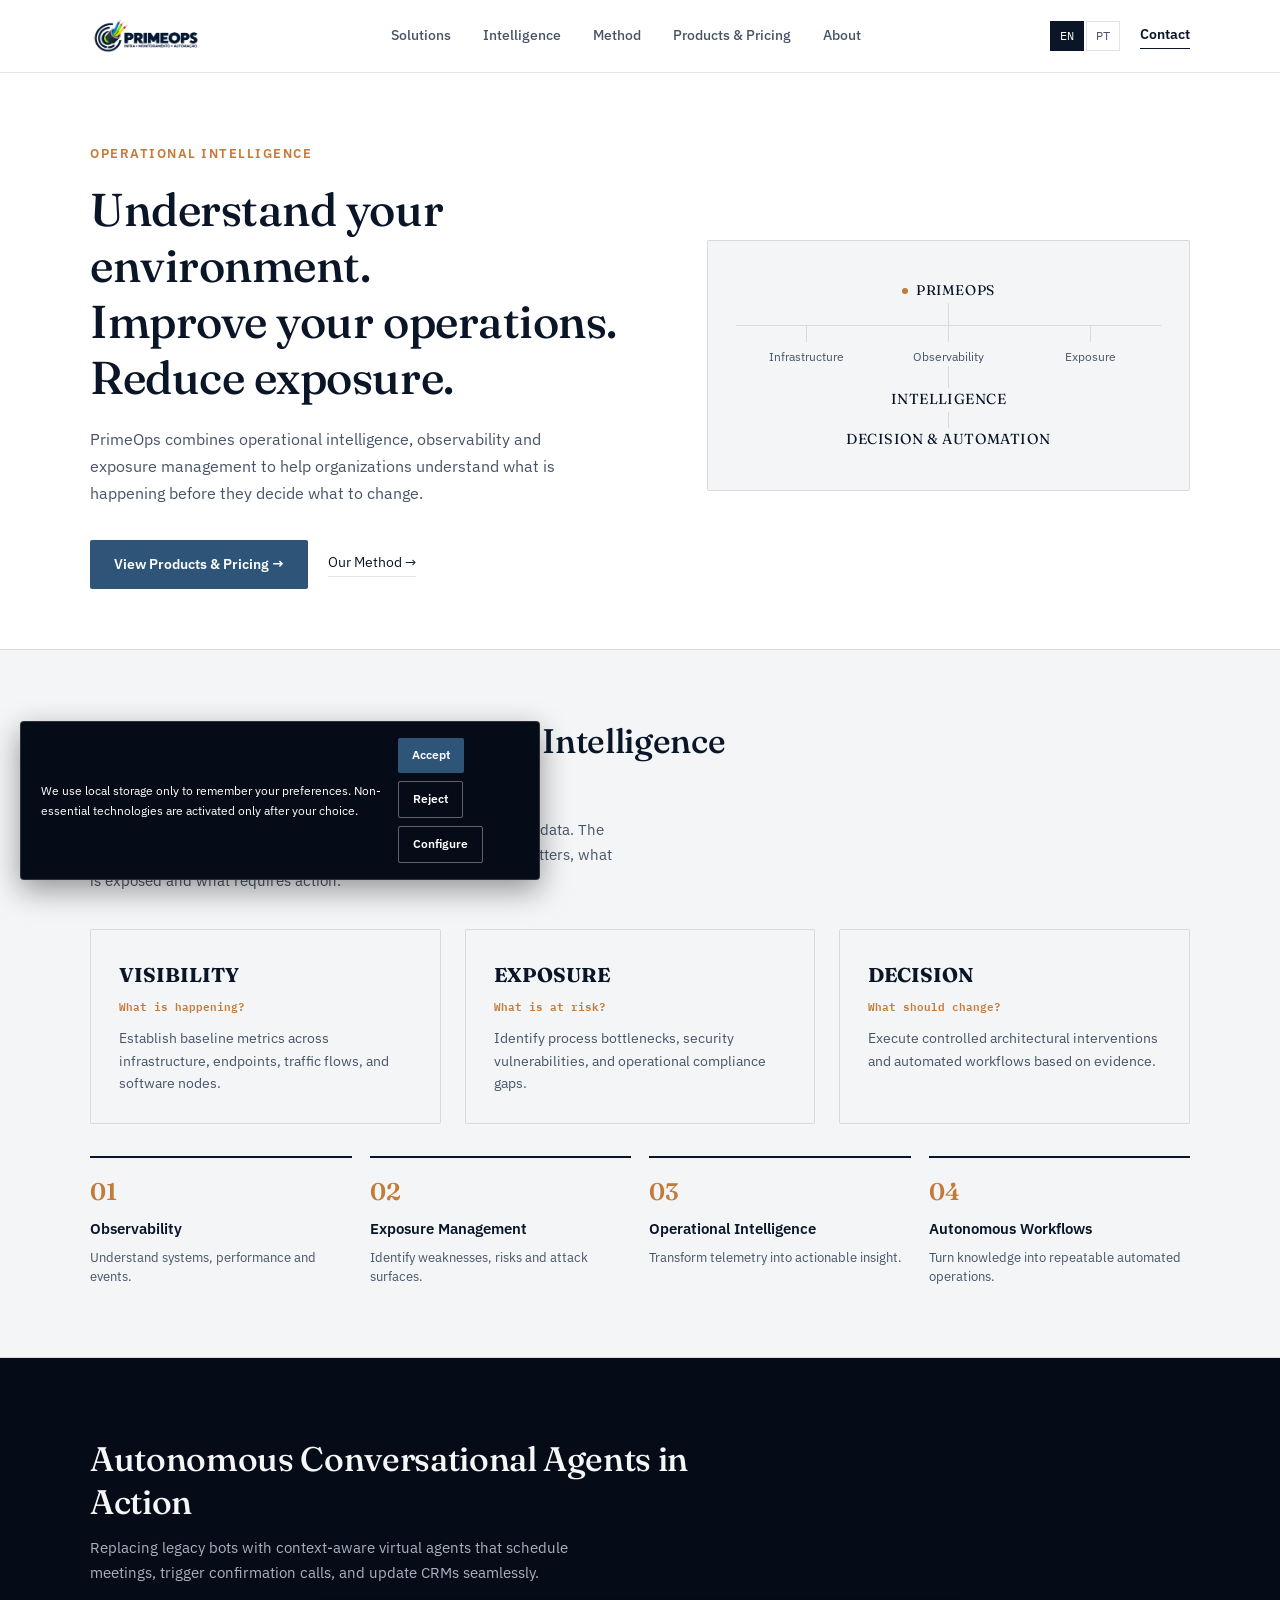
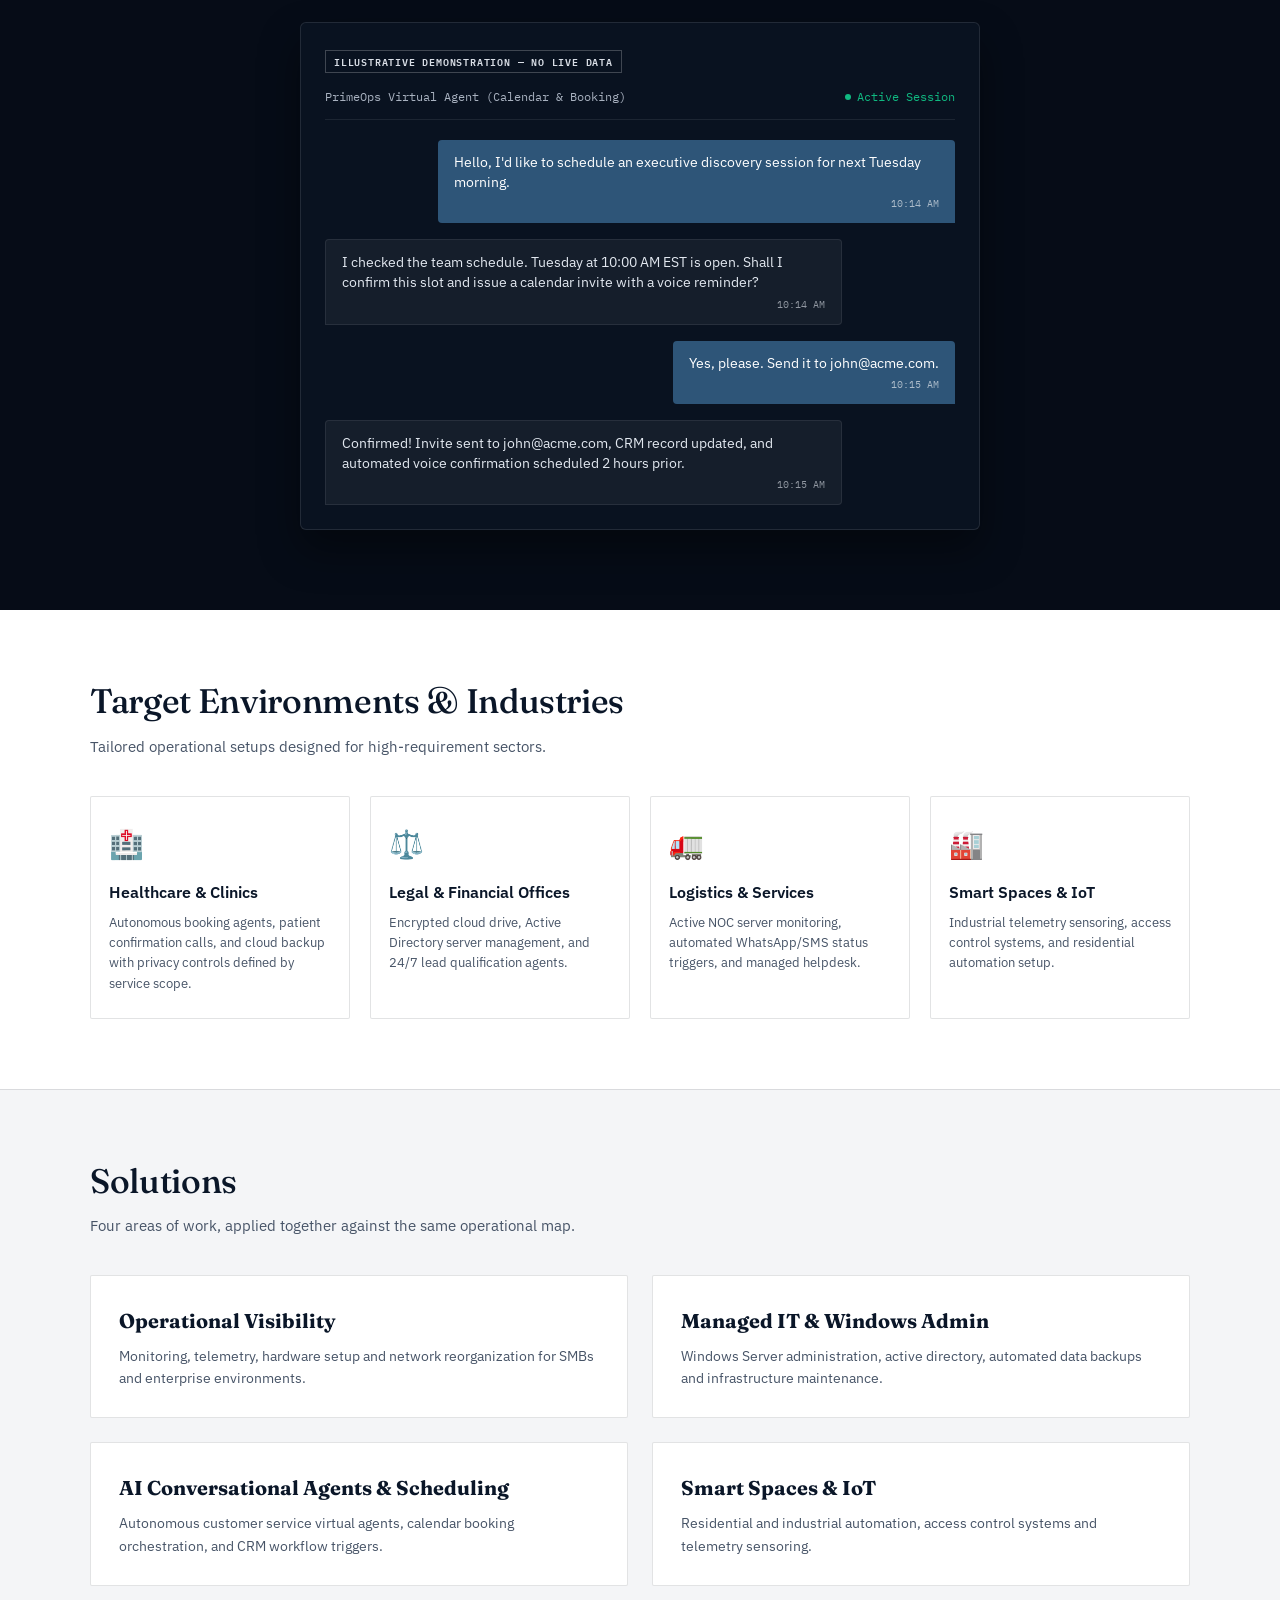
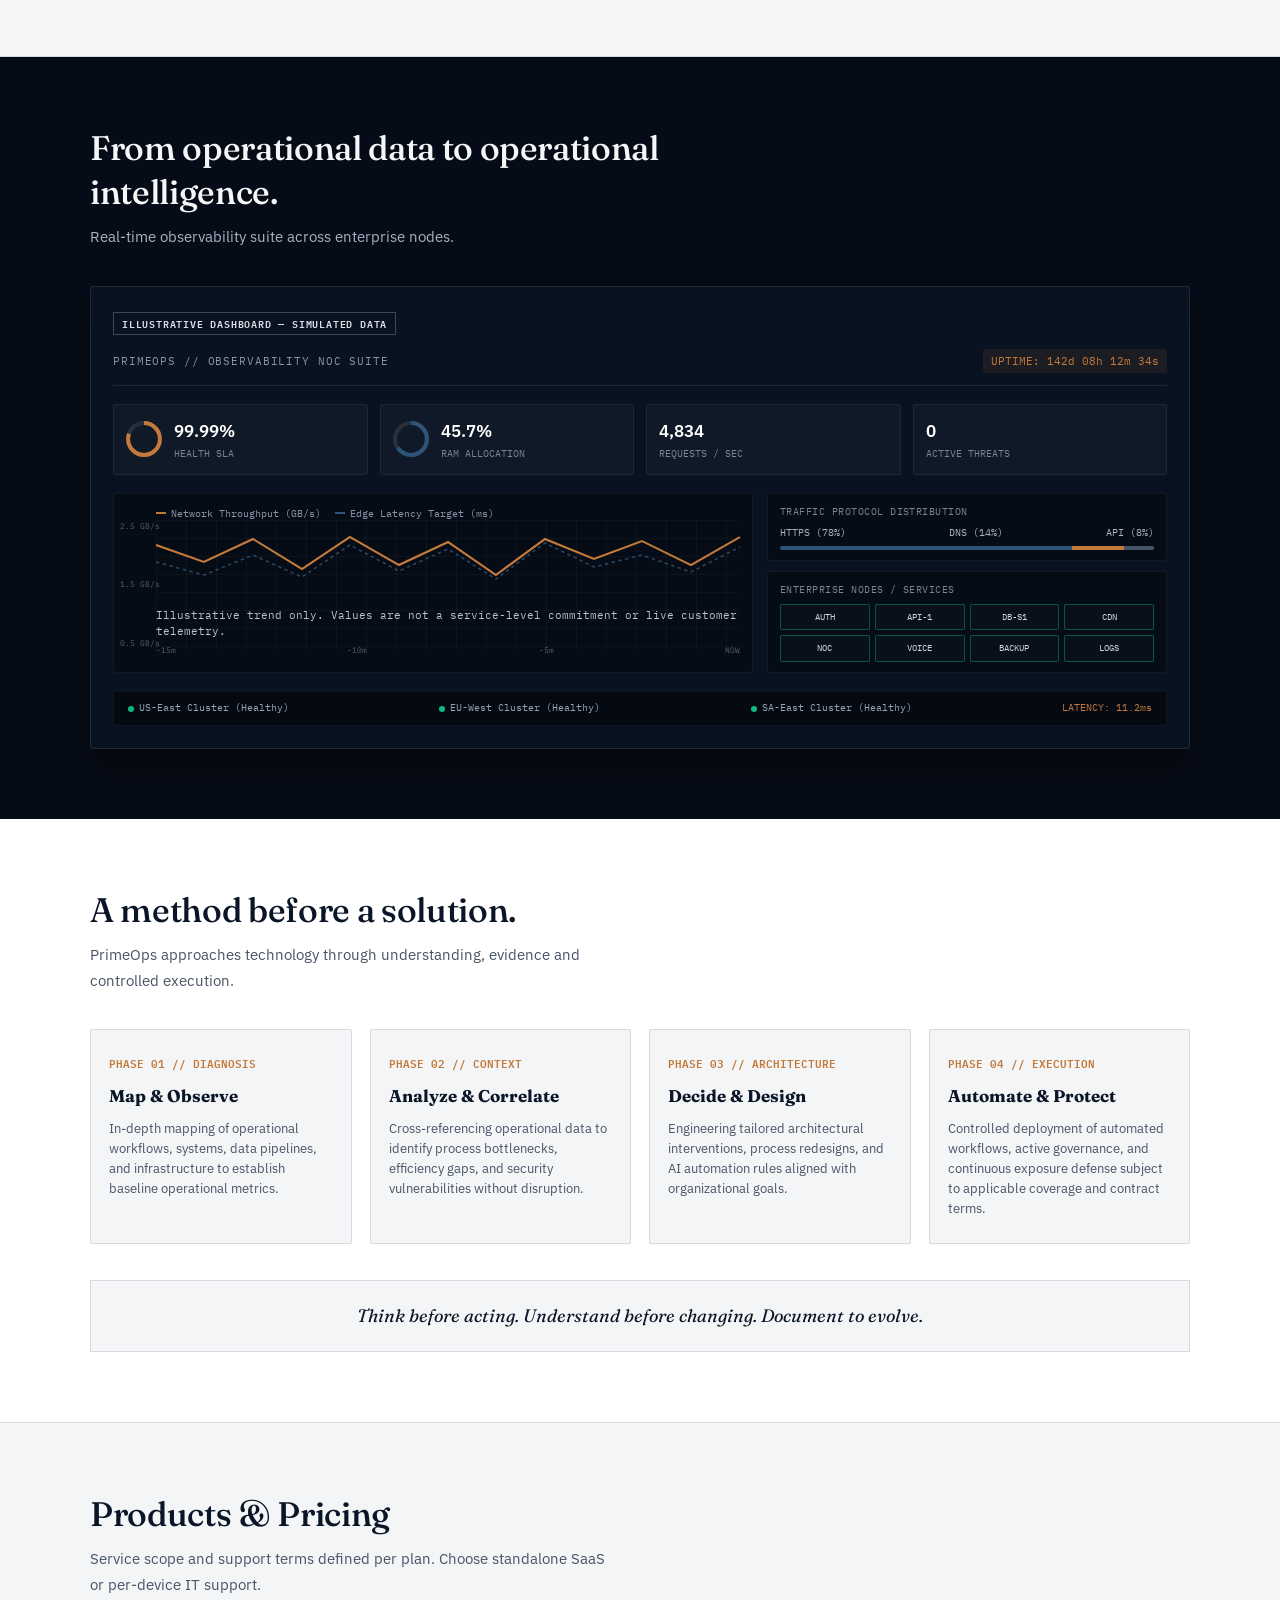
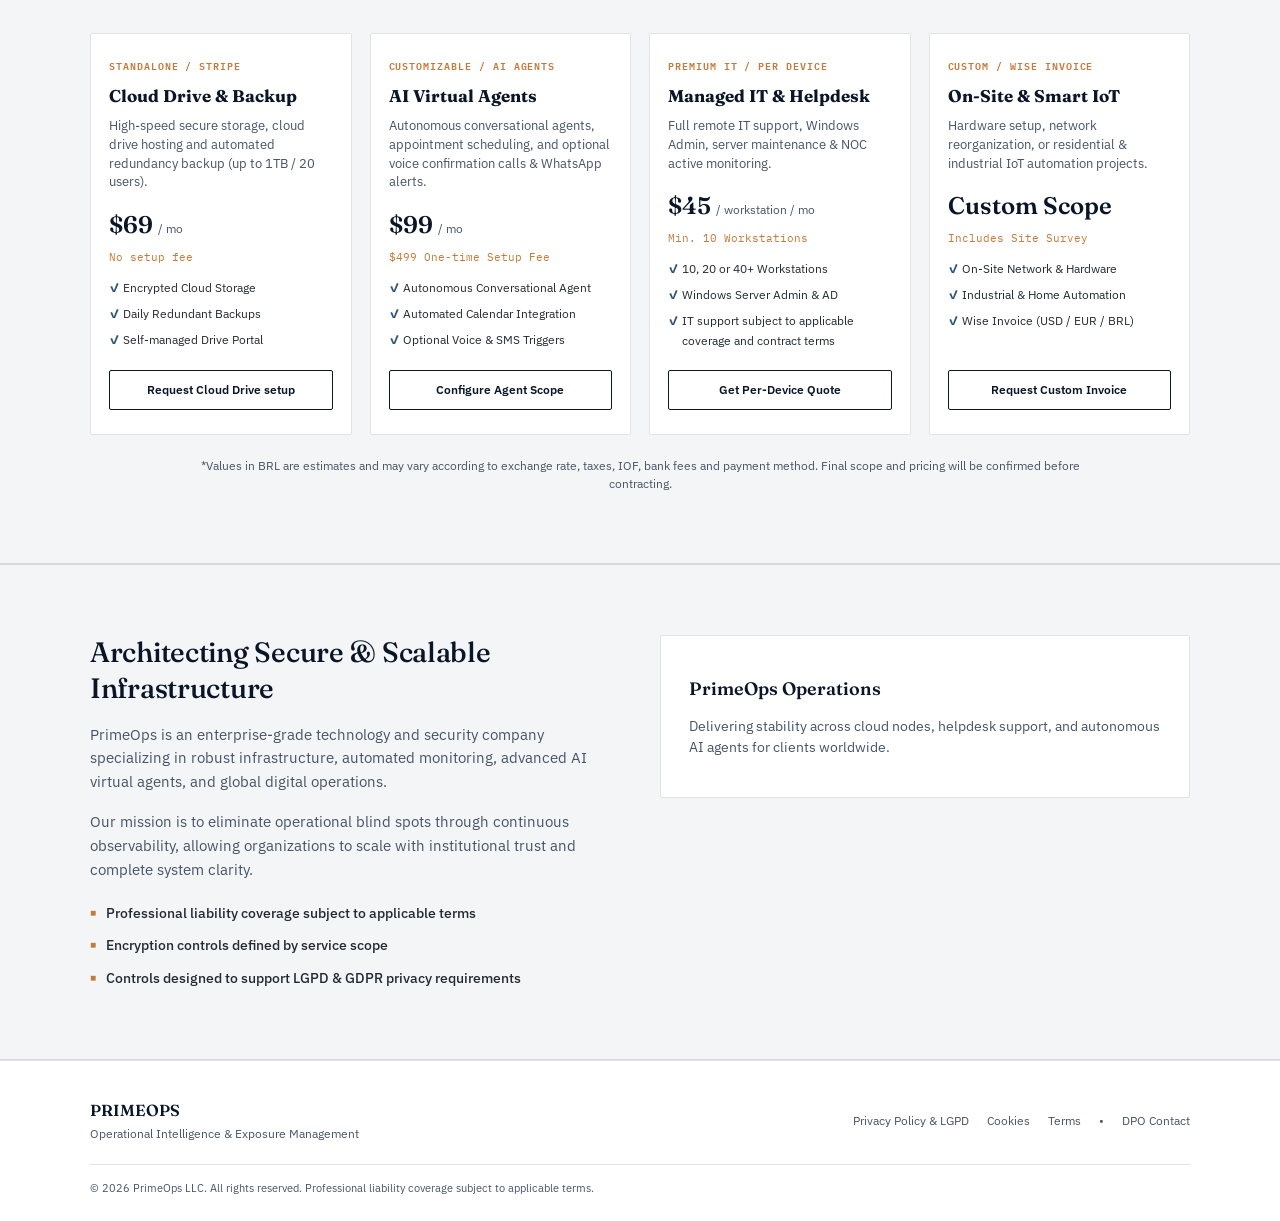
==== commit e65cc969: "Update BRL pricing and legal pages" ====
--- a/index.html
+++ b/index.html
@@ -418,7 +418,7 @@
           <div class="price-tag">STANDALONE / STRIPE</div>
           <h3 data-i18n="p1_h">Cloud Drive &amp; Backup</h3>
           <p class="desc" data-i18n="p1_desc">High-speed secure storage, cloud drive hosting and automated redundancy backup (up to 1TB / 20 users).</p>
-          <div class="price-amount" id="p1-amt">$69 <span>/ mo</span></div>
+          <div class="price-amount" id="p1-amt" data-i18n="p1_amt">$69 <span>/ mo</span></div>
           <div class="price-setup" data-i18n="p1_s">No setup fee</div>
           <ul class="price-features">
             <li data-i18n="p1_f1">Encrypted Cloud Storage</li>
@@ -434,7 +434,7 @@
           <div class="price-tag">CUSTOMIZABLE / AI AGENTS</div>
           <h3 data-i18n="p2_h">AI Virtual Agents</h3>
           <p class="desc" data-i18n="p2_desc">Autonomous conversational agents, appointment scheduling, and optional voice confirmation calls & WhatsApp alerts.</p>
-          <div class="price-amount" id="p2-amt">$99 <span>/ mo</span></div>
+          <div class="price-amount" id="p2-amt" data-i18n="p2_amt">$99 <span>/ mo</span></div>
           <div class="price-setup" id="p2-setup" data-i18n="p2_s">$499 One-time Setup Fee</div>
           <ul class="price-features">
             <li data-i18n="p2_f1">Autonomous Conversational Agent</li>
@@ -477,6 +477,7 @@
         <button type="button" data-open-modal="Wise Custom Invoice" class="btn-card" data-i18n="btn_wise">Request Custom Invoice</button>
       </div>
     </div>
+    <p class="pricing-note" data-i18n="pricing_note">*Values in BRL are estimates and may vary according to exchange rate, taxes, IOF, bank fees and payment method. Final scope and pricing will be confirmed before contracting.</p>
   </div>
 </section>
 
@@ -504,7 +505,7 @@
 <div id="cookie-banner" class="cookie-banner" role="region" aria-label="Privacy preferences">
   <div>
     <span data-i18n="cookie_text">Usamos armazenamento local apenas para lembrar suas preferências. Tecnologias não essenciais só serão ativadas após sua escolha.</span>
-    <div id="cookie-preferences" class="preference-panel"><a href="cookies.html" target="_blank" rel="noopener">Saiba mais sobre cookies e preferências</a></div>
+    <div id="cookie-preferences" class="preference-panel"><a href="cookies.html" target="_blank" rel="noopener" data-i18n="cookie_preferences_link">Saiba mais sobre cookies e preferências</a></div>
   </div>
   <div class="cookie-actions">
     <button id="cookie-accept" type="button" class="cookie-btn" data-i18n="cookie_accept">Aceitar</button>
@@ -561,14 +562,14 @@
       </div>
       <div class="footer-legal-links">
         <a href="privacy.html" data-i18n="f_privacy">Privacy Policy &amp; LGPD</a>
-        <a href="cookies.html">Cookies</a>
-        <a href="terms.html">Terms</a>
+        <a href="cookies.html" data-i18n="f_cookies">Cookies</a>
+        <a href="terms.html" data-i18n="f_terms">Terms</a>
         <span>•</span>
         <a href="mailto:dpo@primeops.company" data-i18n="f_dpo">DPO Contact</a>
       </div>
     </div>
     <div class="footer-bottom">
-      <div>© 2026 PrimeOps LLC. All rights reserved. Covered by E&amp;O Professional Liability Insurance.</div>
+      <div data-i18n="footer_legal">© 2026 PrimeOps LLC. All rights reserved. Professional liability coverage subject to applicable terms.</div>
     </div>
   </div>
 </footer>
--- a/assets/css/styles.css
+++ b/assets/css/styles.css
@@ -636,3 +636,49 @@
   .d-dot{animation:none;opacity:1}
   .line-main{filter:none}
 }
+
+/* LEGAL DOCUMENTS */
+.legal-body{background:var(--white);min-height:100vh;display:flex;flex-direction:column}
+.legal-header{background:rgba(255,255,255,.98);border-top:4px solid var(--navy);border-bottom:1px solid var(--line-l)}
+.legal-header-inner{min-height:78px;display:flex;align-items:center;justify-content:space-between;gap:28px}
+.legal-brand{display:inline-flex;align-items:center;gap:12px;color:var(--navy);font-family:var(--mono);font-size:12px;font-weight:600;letter-spacing:.08em}
+.legal-brand-logo{width:auto;height:48px;display:block;object-fit:contain;border-radius:2px}
+.legal-nav{display:flex;align-items:center;gap:22px;flex-wrap:wrap;justify-content:flex-end}
+.legal-nav a{font-size:13px;color:var(--slate);border-bottom:1px solid transparent;padding-bottom:2px}
+.legal-nav a:hover,.legal-nav a[aria-current="page"]{color:var(--navy);border-color:var(--copper)}
+.legal-page{flex:1;padding:64px 0 84px}
+.legal-wrap{max-width:900px}
+.legal-wrap>.eyebrow{margin-bottom:16px}
+.legal-wrap h1{margin-bottom:12px}
+.legal-meta{display:flex;gap:18px;flex-wrap:wrap;color:var(--slate);font:500 11px/1.5 var(--mono);letter-spacing:.02em;border-bottom:1px solid var(--line-l);padding-bottom:20px;margin-bottom:32px}
+.legal-content{max-width:780px}
+.legal-content p,.legal-content li{font-size:15px;line-height:1.75;color:var(--graphite)}
+.legal-content p{margin-bottom:18px}
+.legal-content .legal-lead{font-size:17px;line-height:1.7;color:var(--slate);margin-bottom:34px}
+.legal-content h2{font-family:var(--serif);font-size:26px;line-height:1.25;color:var(--navy);font-weight:500;margin:34px 0 10px}
+.legal-content h3{font-family:var(--serif);font-size:20px;color:var(--navy);margin:24px 0 8px}
+.legal-content ul,.legal-content ol{margin:0 0 20px 22px}
+.legal-content li{padding-left:5px;margin-bottom:7px}
+.legal-content a{color:var(--blue-accent);text-decoration:underline;text-decoration-color:rgba(46,85,120,.35);text-underline-offset:3px}
+.legal-content a:hover{color:var(--navy)}
+.legal-note{border-left:3px solid var(--copper);background:var(--paper);padding:16px 18px;margin-top:30px;color:var(--slate);font-size:13px;line-height:1.65}
+.legal-footer{border-top:1px solid var(--line-l);padding:30px 0 24px;background:var(--paper)}
+.legal-footer-inner{display:grid;grid-template-columns:1fr auto;gap:16px 28px;align-items:center}
+.legal-footer-inner>div:first-child{display:flex;flex-direction:column;gap:3px;color:var(--navy)}
+.legal-footer-inner strong{font-family:var(--serif);font-size:17px;font-weight:600;letter-spacing:.04em}
+.legal-footer-inner span{font-size:11px;color:var(--slate)}
+.legal-footer-links{display:flex;gap:16px;flex-wrap:wrap;justify-content:flex-end;font-size:12px;color:var(--slate)}
+.legal-footer-links a:hover{color:var(--navy);text-decoration:underline;text-underline-offset:3px}
+.legal-footer small{grid-column:1/-1;border-top:1px solid var(--line-l);padding-top:14px;color:var(--slate);font-size:11px}
+.pricing-note{max-width:920px;margin:22px auto 0;color:var(--slate);font-size:11.5px;line-height:1.55;text-align:center}
+@media (max-width:700px){
+  .legal-header-inner{align-items:flex-start;flex-direction:column;padding-top:14px;padding-bottom:16px;gap:14px}
+  .legal-nav{justify-content:flex-start;gap:10px 18px}
+  .legal-page{padding:42px 0 58px}
+  .legal-content h2{font-size:23px}
+  .legal-content p,.legal-content li{font-size:14px}
+  .legal-content .legal-lead{font-size:16px}
+  .legal-footer-inner{grid-template-columns:1fr}
+  .legal-footer-links{justify-content:flex-start}
+  .legal-footer small{grid-column:auto}
+}
